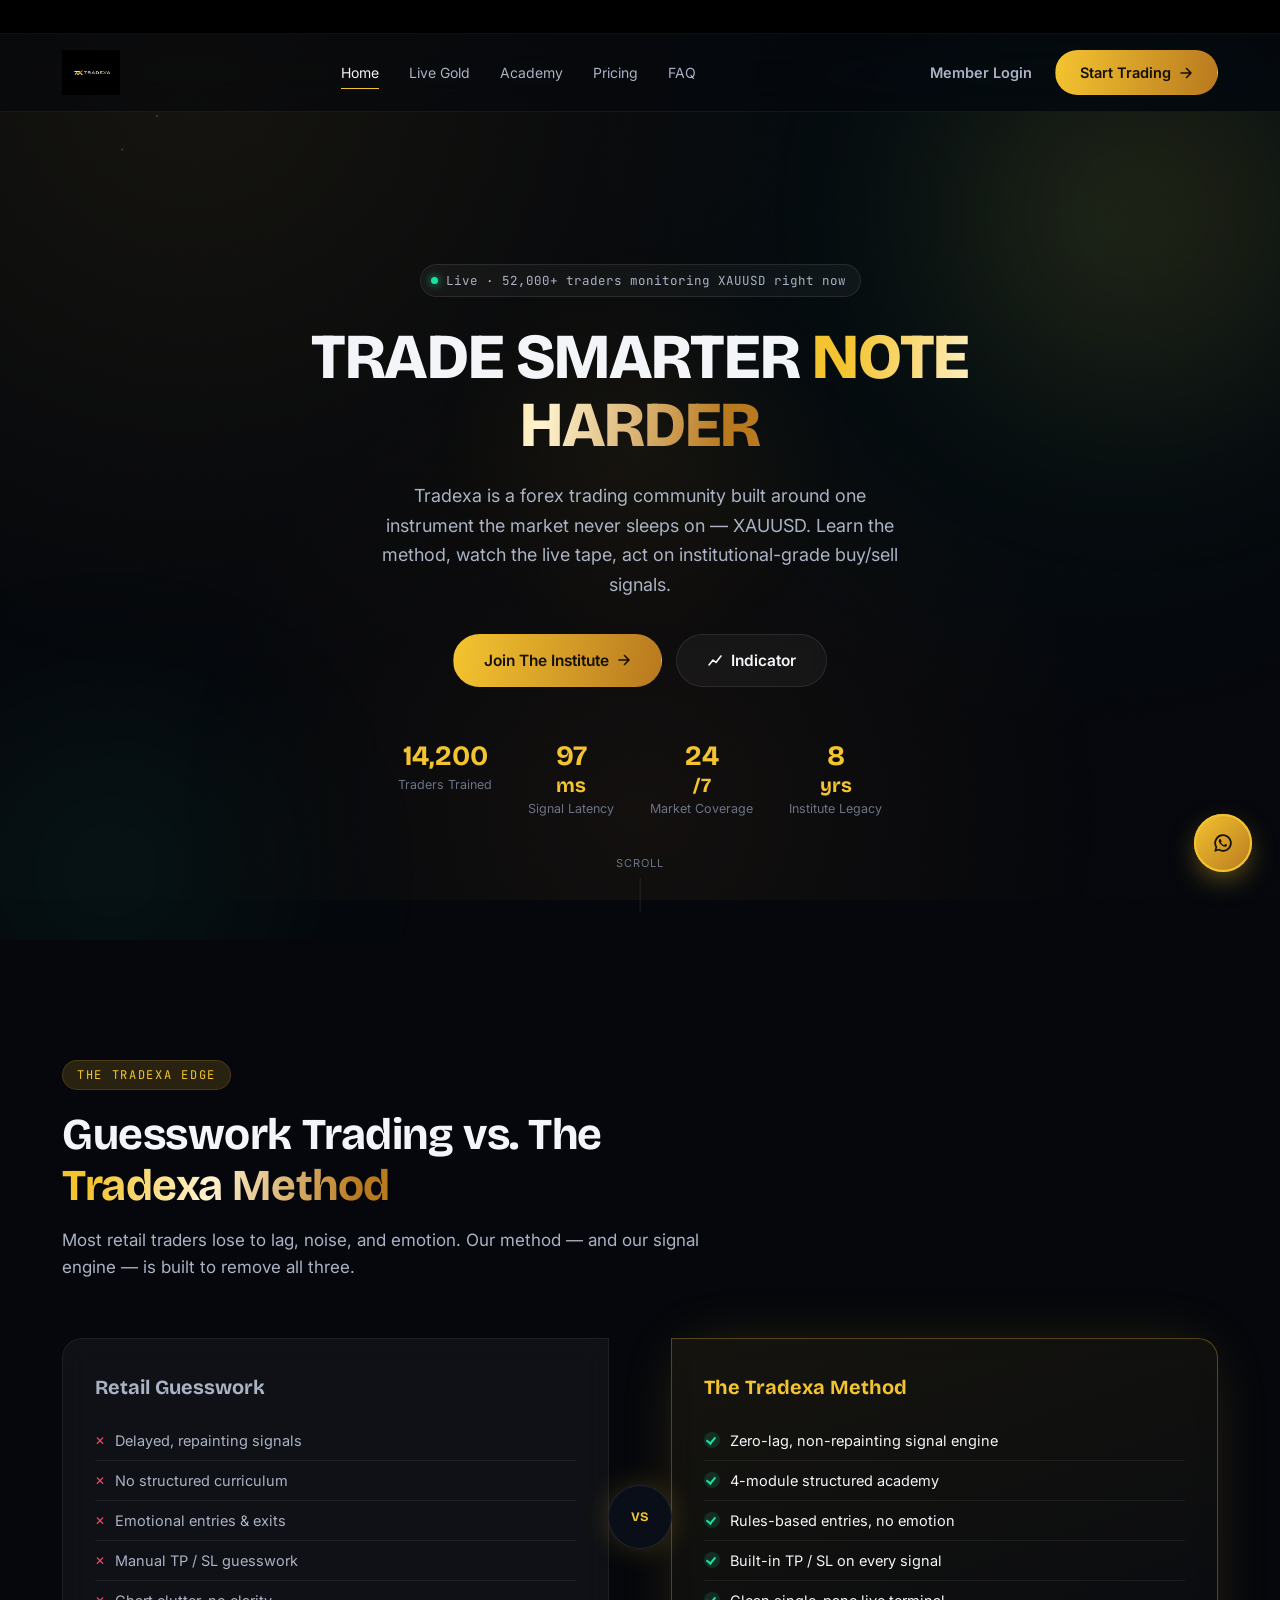
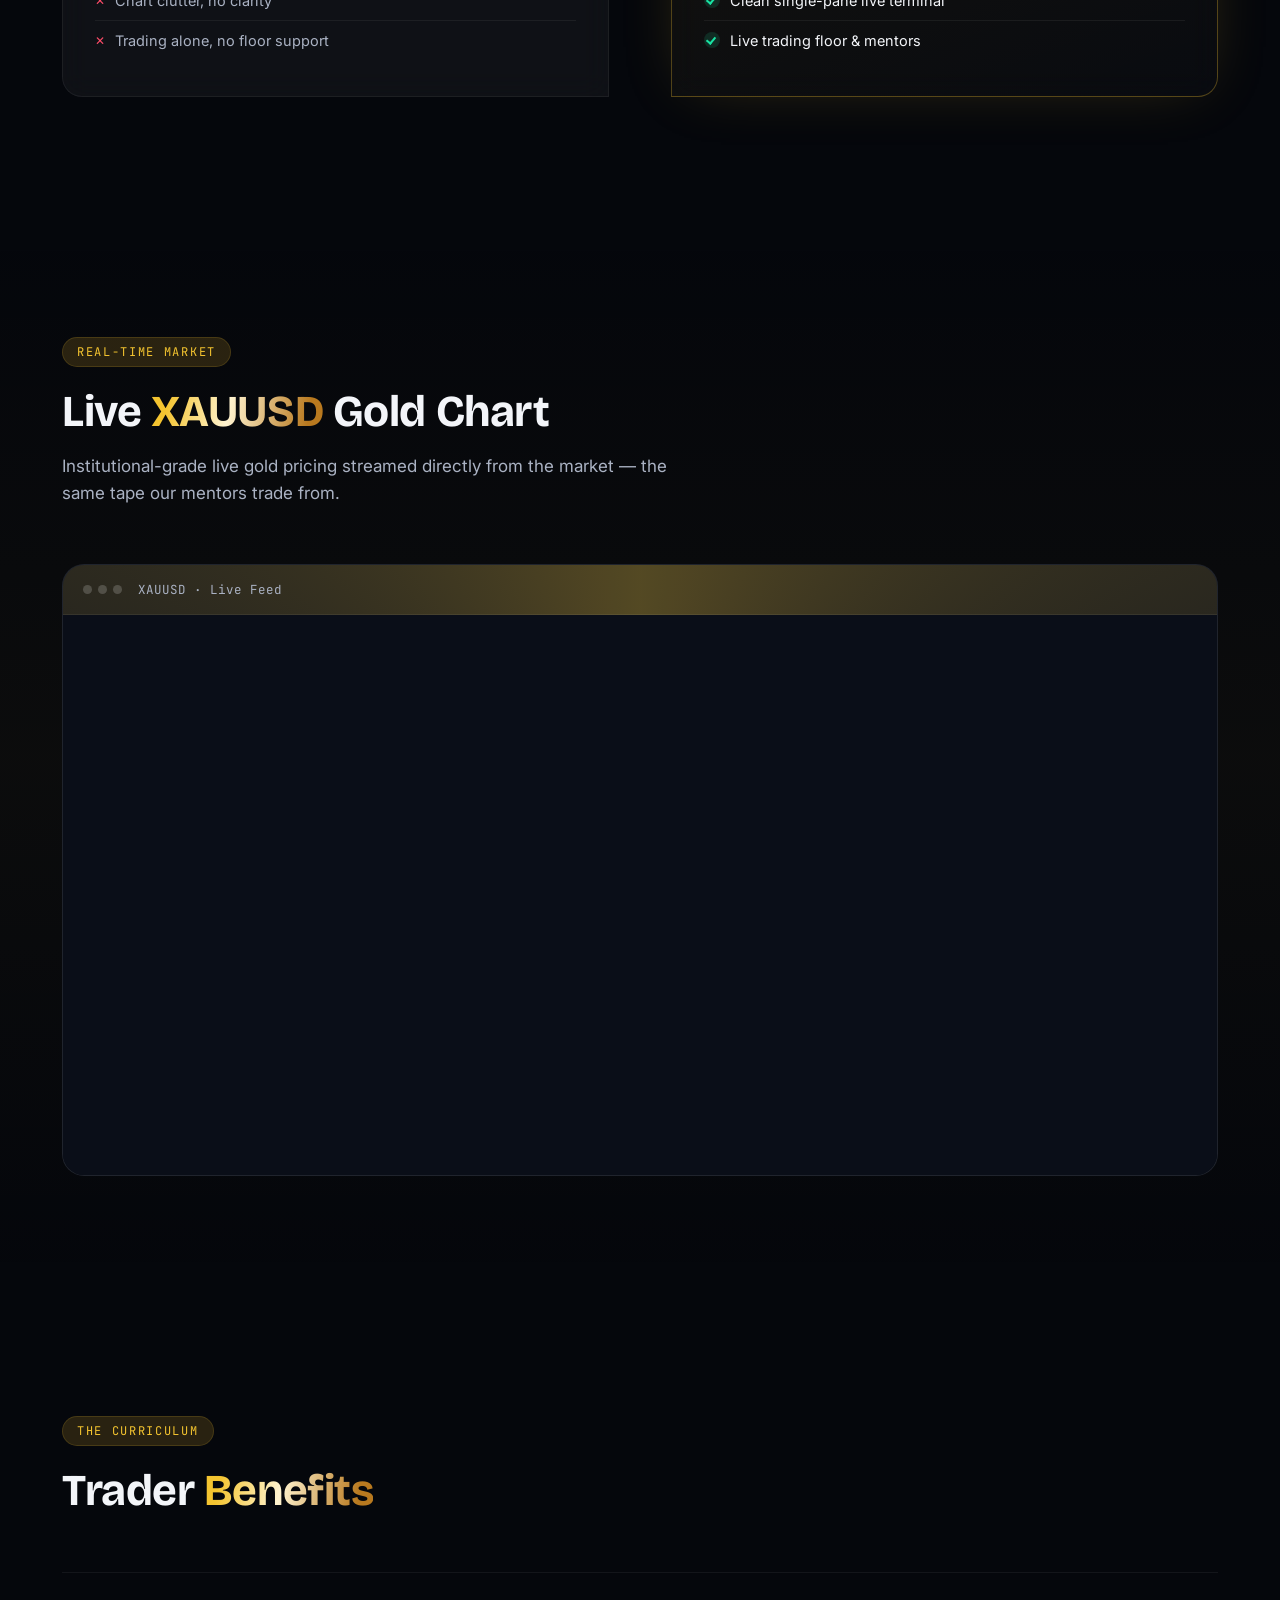
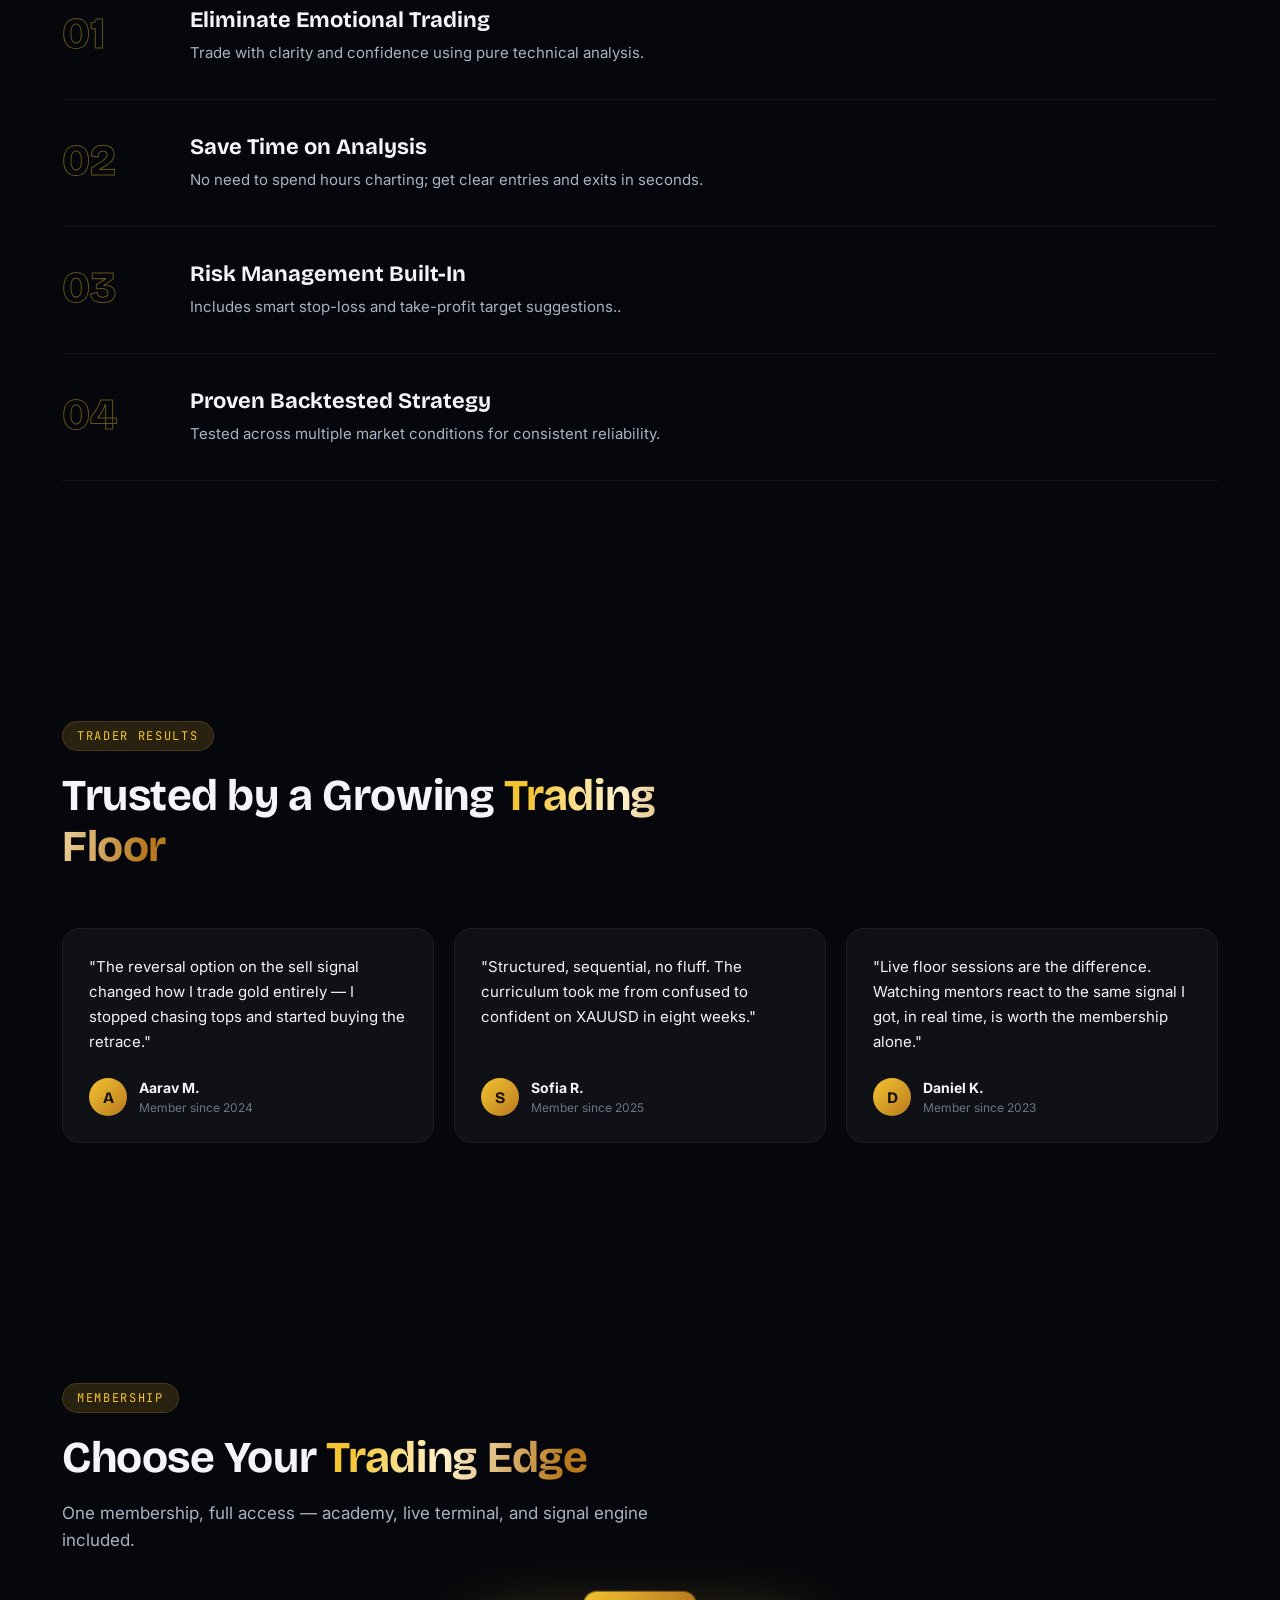
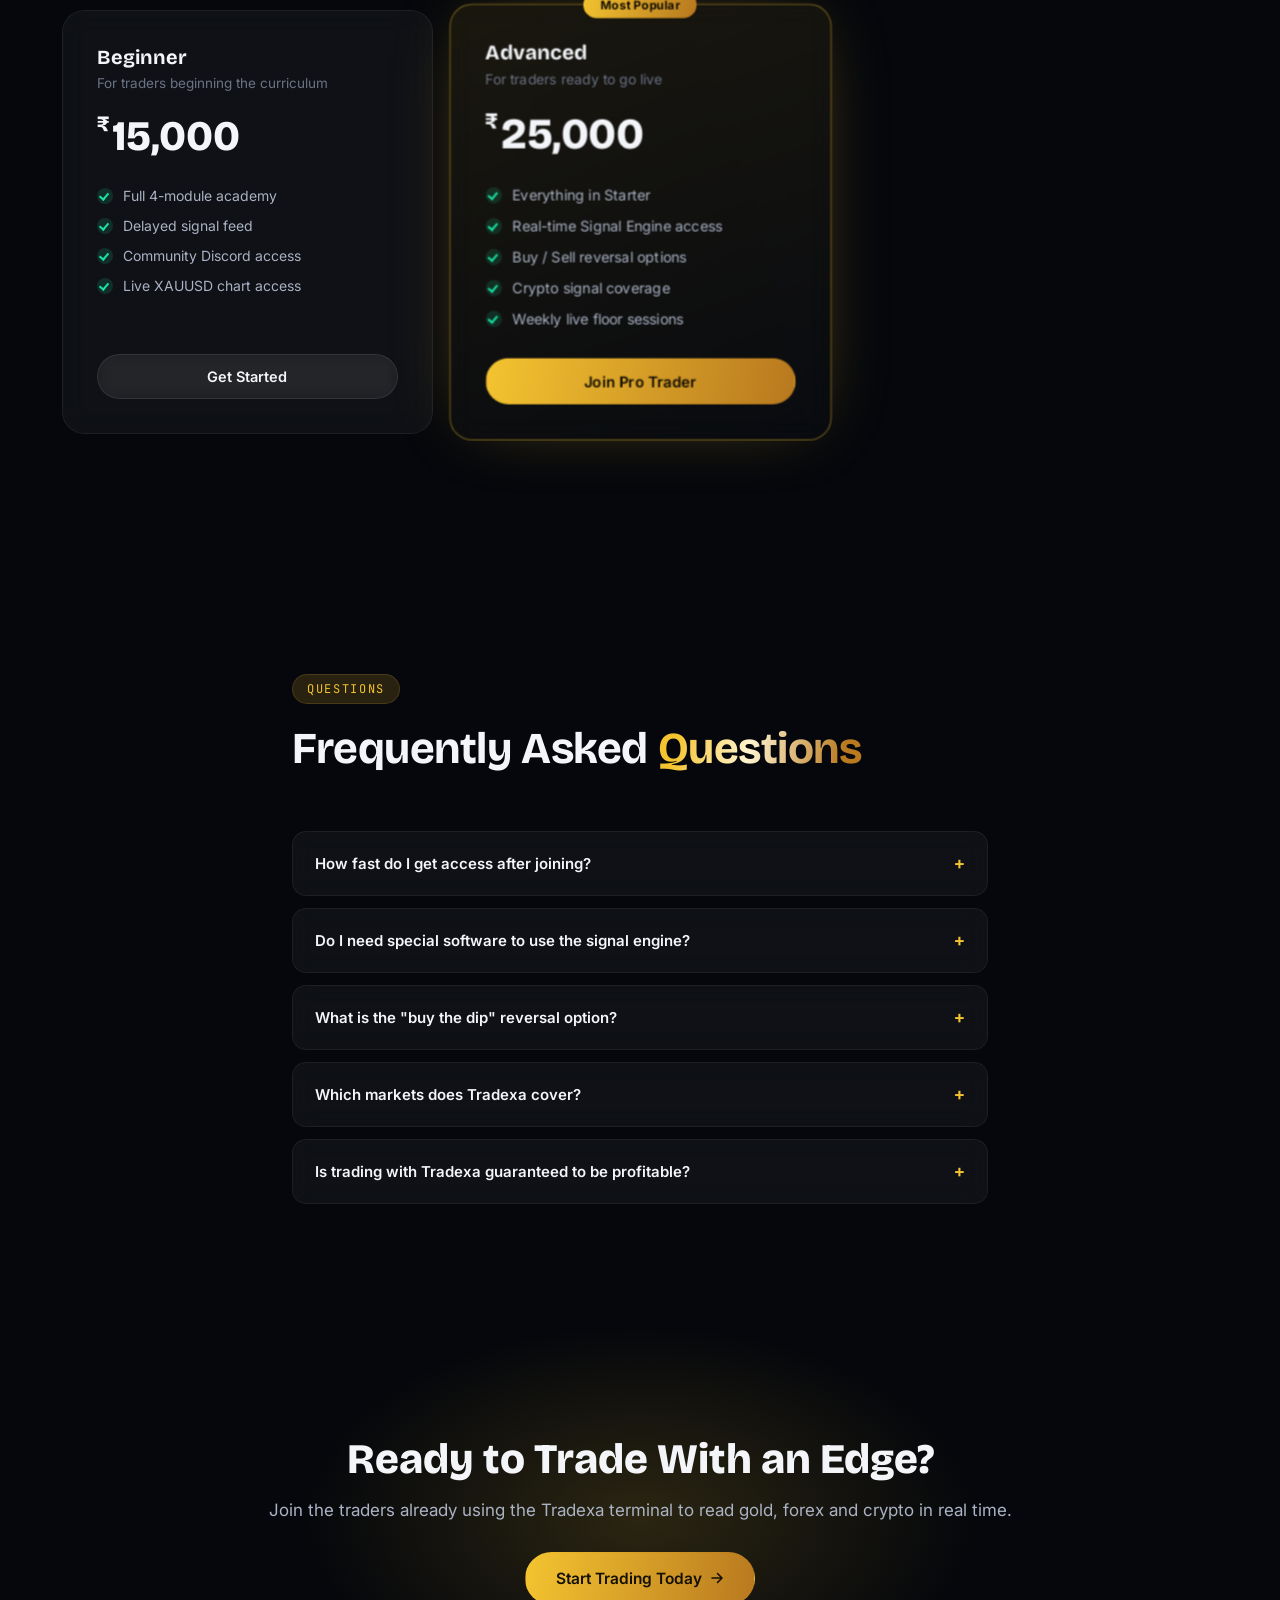
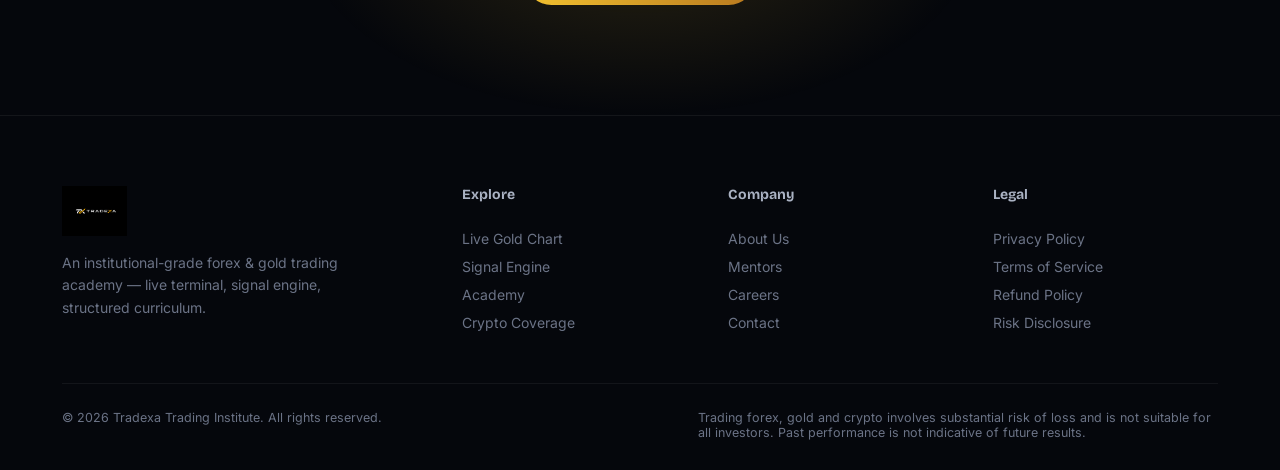
==== index.html @ e2bf0c5e "Tradexa" ====
<!DOCTYPE html>
<html lang="en">
<head>
<meta charset="UTF-8">
<meta name="viewport" content="width=device-width, initial-scale=1.0">
<title>Tradexa | Institutional Forex &amp; Gold Trading Academy</title>
<meta name="description" content="Tradexa is a forex and gold trading institute delivering live XAUUSD market intelligence, institutional-grade signal technology, and structured trading education.">
<link rel="preconnect" href="https://fonts.googleapis.com">
<link rel="preconnect" href="https://fonts.gstatic.com" crossorigin>
<link href="https://fonts.googleapis.com/css2?family=Bricolage+Grotesque:opsz,wght@12..96,400;12..96,500;12..96,600;12..96,700;12..96,800&family=Inter:wght@300;400;500;600;700&family=JetBrains+Mono:wght@400;500;600;700&display=swap" rel="stylesheet">
<link rel="stylesheet" href="style.css">
</head>
<body>

<!-- ============ NOISE / GLOW BACKDROP ============ -->
<div class="grain-overlay"></div>
<div class="cursor-glow" id="cursorGlow"></div>

<!-- ============ TOP TICKER ============ -->
<div class="ticker-bar">
  <div class="ticker-track" id="tickerTrack">
    <!-- duplicated via JS for seamless loop -->
  </div>
</div>

<!-- ============ HEADER ============ -->
<header class="site-header" id="siteHeader">
  <div class="header-inner">
    <a href="#home" class="logo">
      <img src="logo.png.PNG" alt="Tradexa Logo" style="height: 45px; width: auto;">
    </a>

    <nav class="main-nav" id="mainNav">
      <a href="#home" class="nav-link active">Home</a>
      <a href="#chart" class="nav-link">Live Gold</a>
     <!-- <a href="#signals" class="nav-link">Signals</a> -->
      <a href="#academy" class="nav-link">Academy</a>
     <!-- <a href="#crypto" class="nav-link">Crypto</a> -->
      <a href="#pricing" class="nav-link">Pricing</a>
      <a href="#faq" class="nav-link">FAQ</a>
    </nav>

    <div class="header-actions">
      <a href="#pricing" class="btn btn-ghost">Member Login</a>
      <a href="#pricing" class="btn btn-primary">
        <span>Start Trading</span>
        <svg width="14" height="14" viewBox="0 0 14 14" fill="none"><path d="M2 7H12M12 7L7.5 2.5M12 7L7.5 11.5" stroke="currentColor" stroke-width="1.6" stroke-linecap="round" stroke-linejoin="round"/></svg>
      </a>
    </div>

    <button class="menu-toggle" id="menuToggle" aria-label="Toggle menu">
      <span></span><span></span><span></span>
    </button>
  </div>
</header>

<!-- ============ HERO ============ -->
<section class="hero" id="home">
  <canvas class="particle-canvas" id="particleCanvas"></canvas>
  <div class="hero-glow hero-glow-1"></div>
  <div class="hero-glow hero-glow-2"></div>

  <div class="hero-inner">
    <div class="hero-copy" data-reveal>
      <div class="eyebrow"><span class="eyebrow-dot"></span>Live · 52,000+ traders monitoring XAUUSD right now</div>
      <h1 class="hero-title">
        TRADE SMARTER <span class="text-gradient-gold">NOTE HARDER</span><br>
      
      </h1>
      <p class="hero-sub">
        Tradexa is a forex trading community built around one instrument the market never sleeps on — XAUUSD. Learn the method, watch the live tape, act on institutional-grade buy/sell signals.
      </p>
      <div class="hero-cta-row">
        <a href="#pricing" class="btn btn-primary btn-lg">
          <span>Join The Institute</span>
          <svg width="14" height="14" viewBox="0 0 14 14" fill="none"><path d="M2 7H12M12 7L7.5 2.5M12 7L7.5 11.5" stroke="currentColor" stroke-width="1.6" stroke-linecap="round" stroke-linejoin="round"/></svg>
        </a>
      <!-- <a href="ea.html" class="btn btn-outline btn-lg">
          <svg width="16" height="16" viewBox="0 0 16 16" fill="none"><path d="M2 13L6 8L9 10.5L14 4" stroke="currentColor" stroke-width="1.6" stroke-linecap="round" stroke-linejoin="round"/></svg>
          <span>EA (Expert Advisor)</span>
        </a>
      -->
         <a href="indicator.html" class="btn btn-outline btn-lg">
          <svg width="16" height="16" viewBox="0 0 16 16" fill="none"><path d="M2 13L6 8L9 10.5L14 4" stroke="currentColor" stroke-width="1.6" stroke-linecap="round" stroke-linejoin="round"/></svg>
          <span>Indicator</span>
        </a>
      </div>

      <div class="hero-stats">
        <div class="hero-stat">
          <span class="hero-stat-num" data-count="14200">0</span><span class="hero-stat-suffix"></span>
          <span class="hero-stat-label">Traders Trained</span>
        </div>
        <div class="hero-stat">
          <span class="hero-stat-num" data-count="97">0</span><span class="hero-stat-suffix">ms</span>
          <span class="hero-stat-label">Signal Latency</span>
        </div>
        <div class="hero-stat">
          <span class="hero-stat-num" data-count="24">0</span><span class="hero-stat-suffix">/7</span>
          <span class="hero-stat-label">Market Coverage</span>
        </div>
        <div class="hero-stat">
          <span class="hero-stat-num" data-count="8">0</span><span class="hero-stat-suffix">yrs</span>
          <span class="hero-stat-label">Institute Legacy</span>
        </div>
      </div>
    </div>

   <!-- <div class="hero-terminal" data-reveal data-reveal-delay="1">
      <div class="terminal-frame">
        <div class="terminal-topbar">
          <div class="terminal-dots"><span></span><span></span><span></span></div>
          <div class="terminal-pair">
            <span class="pair-name">XAU/USD</span>
            <span class="pair-badge live">● LIVE</span>
          </div>
        </div>

        <div class="terminal-price-row">
          <span class="terminal-price" id="terminalPrice">2,412.85</span>
          <span class="terminal-change up" id="terminalChange">▲ 0.64%</span>
        </div>

        <div class="terminal-chart-wrap">
          <svg class="terminal-svg" viewBox="0 0 480 220" preserveAspectRatio="none">
            <defs>
              <linearGradient id="areaFill" x1="0" y1="0" x2="0" y2="1">
                <stop offset="0%" stop-color="#F4C430" stop-opacity="0.35"/>
                <stop offset="100%" stop-color="#F4C430" stop-opacity="0"/>
              </linearGradient>
            </defs>
            <path class="chart-area" d="M0,150 L20,140 L40,155 L60,120 L80,130 L100,95 L120,110 L140,80 L160,90 L180,60 L200,75 L220,50 L240,65 L260,40 L280,55 L300,30 L320,45 L340,20 L360,35 L380,15 L400,28 L420,10 L440,25 L460,8 L480,20 L480,220 L0,220 Z" fill="url(#areaFill)"/>
            <path class="chart-line" d="M0,150 L20,140 L40,155 L60,120 L80,130 L100,95 L120,110 L140,80 L160,90 L180,60 L200,75 L220,50 L240,65 L260,40 L280,55 L300,30 L320,45 L340,20 L360,35 L380,15 L400,28 L420,10 L440,25 L460,8 L480,20" fill="none" stroke="#F4C430" stroke-width="2"/>
            <circle class="chart-dot" cx="480" cy="20" r="4" fill="#F4C430"/>
          </svg>
          <div class="signal-tag buy-tag" style="top:58%; left:14%;">BUY</div>
          <div class="signal-tag sell-tag" style="top:18%; left:62%;">SELL</div>
          <div class="scan-line"></div>
        </div>

        <div class="terminal-footer">
          <div class="mini-metric"><span>Spread</span><b>0.2</b></div>
          <div class="mini-metric"><span>24h High</span><b>2,428.10</b></div>
          <div class="mini-metric"><span>24h Low</span><b>2,391.40</b></div>
        </div>
      </div>
      <div class="terminal-glow"></div>
    </div> -->
  </div>

  <div class="scroll-cue">
    <span>Scroll</span>
    <div class="scroll-cue-line"><i></i></div>
  </div>
</section>



<!-- ============ TRUST STRIP ============ 
<section class="trust-strip" data-reveal>
  <p class="trust-label">Trading concepts trusted alongside</p>
  <div class="trust-logos">
    <span>MetaTrader 4</span>
    <span>MetaTrader 5</span>
    <span>TradingView</span>
    <span>cTrader</span>
    <span>NASDAQ</span>
    <span>ICE Futures</span>
    <span>LBMA</span>
  </div>
</section> -->

<!-- ============ COMPARISON ============ -->
<section class="section comparison-section">
  <div class="section-inner">
    <div class="section-head" data-reveal>
      <span class="section-eyebrow">The Tradexa Edge</span>
      <h2 class="section-title">Guesswork Trading vs. The <span class="text-gradient-gold">Tradexa Method</span></h2>
      <p class="section-desc">Most retail traders lose to lag, noise, and emotion. Our method — and our signal engine — is built to remove all three.</p>
    </div>

    <div class="compare-table" data-reveal>
      <div class="compare-col compare-old">
        <h3>Retail Guesswork</h3>
        <ul>
          <li>Delayed, repainting signals</li>
          <li>No structured curriculum</li>
          <li>Emotional entries &amp; exits</li>
          <li>Manual TP / SL guesswork</li>
          <li>Chart clutter, no clarity</li>
          <li>Trading alone, no floor support</li>
        </ul>
      </div>
      <div class="compare-vs">
        <span>VS</span>
      </div>
      <div class="compare-col compare-new">
        <h3>The Tradexa Method</h3>
        <ul>
          <li><i class="check"></i>Zero-lag, non-repainting signal engine</li>
          <li><i class="check"></i>4-module structured academy</li>
          <li><i class="check"></i>Rules-based entries, no emotion</li>
          <li><i class="check"></i>Built-in TP / SL on every signal</li>
          <li><i class="check"></i>Clean single-pane live terminal</li>
          <li><i class="check"></i>Live trading floor &amp; mentors</li>
        </ul>
      </div>
    </div>
  </div>
</section>

<!-- ============ LIVE CHART ============ -->
<section class="section chart-section" id="chart">
  <div class="section-inner">
    <div class="section-head" data-reveal>
      <span class="section-eyebrow">Real-Time Market</span>
      <h2 class="section-title">Live <span class="text-gradient-gold">XAUUSD</span> Gold Chart</h2>
      <p class="section-desc">Institutional-grade live gold pricing streamed directly from the market — the same tape our mentors trade from.</p>
    </div>

    <div class="chart-frame" data-reveal>
      <div class="chart-frame-glow"></div>
      <div class="chart-frame-topbar">
        <div class="terminal-dots"><span></span><span></span><span></span></div>
        <span class="chart-frame-label">XAUUSD · Live Feed</span>
      </div>
      <!-- TradingView Widget -->
      <div class="tradingview-widget-container" style="height:560px;width:100%">
        <div id="tv_gold_chart" style="height:100%;width:100%"></div>
      </div>
    </div>
  </div>
</section>

<!-- ============ SIGNAL ENGINE ============ 
<section class="section signals-section" id="signals">
  <div class="signal-bg-glow"></div>
  <div class="section-inner">
    <div class="section-head" data-reveal>
      <span class="section-eyebrow">Signal Engine</span>
      <h2 class="section-title">Every Move, <span class="text-gradient-gold">Flagged in Real Time</span></h2>
      <p class="section-desc">The Tradexa Signal Engine reads price action across timeframes and prints a clear directional call the moment probability shifts.</p>
    </div>

    <div class="signal-cards" data-reveal>
      <div class="signal-card buy-card">
        <div class="signal-card-top">
          <span class="signal-pulse buy-pulse"></span>
          <span class="signal-label">BUY SIGNAL</span>
        </div>
        <p class="signal-desc">Printed when the engine detects a probable market bottom — enter with a pre-mapped take-profit and stop-loss.</p>
        <div class="signal-meta">
          <div><span>Entry</span><b>2,398.20</b></div>
          <div><span>Target</span><b>2,431.00</b></div>
          <div><span>Stop</span><b>2,384.50</b></div>
        </div>
      </div>

      <div class="signal-card option-card">
        <div class="signal-card-top">
          <span class="signal-pulse gold-pulse"></span>
          <span class="signal-label">REVERSAL OPTION</span>
        </div>
        <p class="signal-desc">When the indicator flips to <b>SELL</b>, the terminal automatically surfaces a counter-entry option — so you can choose to buy the retracement instead of chasing the drop.</p>
        <div class="reversal-toggle">
          <button class="toggle-btn active" data-state="follow">Follow Sell Signal</button>
          <button class="toggle-btn" data-state="buy">Buy The Dip Instead</button>
        </div>
      </div>

      <div class="signal-card sell-card">
        <div class="signal-card-top">
          <span class="signal-pulse sell-pulse"></span>
          <span class="signal-label">SELL SIGNAL</span>
        </div>
        <p class="signal-desc">Printed when the engine detects a probable market top — every sell call ships with an optional buy-the-dip counter trade.</p>
        <div class="signal-meta">
          <div><span>Entry</span><b>2,429.60</b></div>
          <div><span>Target</span><b>2,402.10</b></div>
          <div><span>Stop</span><b>2,441.00</b></div>
        </div>
      </div>
    </div>

    <p class="risk-note" data-reveal>Signals are educational market analysis, not financial advice. Trading gold, forex and crypto carries substantial risk — never risk more than you can afford to lose.</p>
  </div>
</section> -->

<!-- ============ ACADEMY / CURRICULUM ============ -->
<section class="section academy-section" id="academy">
  <div class="section-inner">
    <div class="section-head" data-reveal>
      <span class="section-eyebrow">The Curriculum</span>
      <h2 class="section-title">Trader <span class="text-gradient-gold">Benefits</span></h2>
     <!-- <p class="section-desc">Every Tradexa member moves through the same sequence — foundations first, live execution last.</p> -->
    </div>

    <div class="curriculum-list" data-reveal>
      <div class="curriculum-item">
        <span class="curriculum-num">01</span>
        <div class="curriculum-body">
          <h3> Eliminate Emotional Trading</h3>
          <p> Trade with clarity and confidence using pure technical analysis.</p>
        </div>
      </div>
      <div class="curriculum-item">
        <span class="curriculum-num">02</span>
        <div class="curriculum-body">
          <h3>Save Time on Analysis</h3>
          <p> No need to spend hours charting; get clear entries and exits in seconds.</p>
        </div>
      </div>
      <div class="curriculum-item">
        <span class="curriculum-num">03</span>
        <div class="curriculum-body">
          <h3> Risk Management Built-In</h3>
          <p>Includes smart stop-loss and take-profit target suggestions..</p>
        </div>
      </div>
      <div class="curriculum-item">
        <span class="curriculum-num">04</span>
        <div class="curriculum-body">
          <h3> Proven Backtested Strategy</h3>
          <p> Tested across multiple market conditions for consistent reliability.</p>
        </div>
      </div>
    </div>
  </div>
</section>

<!-- ============ CRYPTO DETAILS ============ 
<section class="section crypto-section" id="crypto">
  <div class="section-inner">
    <div class="section-head" data-reveal>
      <span class="section-eyebrow">Beyond Gold</span>
      <h2 class="section-title">Crypto <span class="text-gradient-gold">Market Details</span></h2>
      <p class="section-desc">The same signal methodology, applied across the major digital asset pairs our traders track daily.</p>
    </div>

    <div class="crypto-grid" data-reveal id="cryptoGrid">
       populated by JS 
    </div> 
  </div>
</section> -->

<!-- ============ TESTIMONIALS ============ -->
<section class="section testimonial-section">
  <div class="section-inner">
    <div class="section-head" data-reveal>
      <span class="section-eyebrow">Trader Results</span>
      <h2 class="section-title">Trusted by a Growing <span class="text-gradient-gold">Trading Floor</span></h2>
    </div>

    <div class="testimonial-grid" data-reveal>
      <div class="testimonial-card">
        <p>"The reversal option on the sell signal changed how I trade gold entirely — I stopped chasing tops and started buying the retrace."</p>
        <div class="testimonial-person"><span class="avatar">A</span><div><b>Aarav M.</b><small>Member since 2024</small></div></div>
      </div>
      <div class="testimonial-card">
        <p>"Structured, sequential, no fluff. The curriculum took me from confused to confident on XAUUSD in eight weeks."</p>
        <div class="testimonial-person"><span class="avatar">S</span><div><b>Sofia R.</b><small>Member since 2025</small></div></div>
      </div>
      <div class="testimonial-card">
        <p>"Live floor sessions are the difference. Watching mentors react to the same signal I got, in real time, is worth the membership alone."</p>
        <div class="testimonial-person"><span class="avatar">D</span><div><b>Daniel K.</b><small>Member since 2023</small></div></div>
      </div>
    </div>
  </div>
</section>

<!-- ============ PRICING ============ -->
<section class="section pricing-section" id="pricing">
  <div class="section-inner">
    <div class="section-head" data-reveal>
      <span class="section-eyebrow">Membership</span>
      <h2 class="section-title">Choose Your <span class="text-gradient-gold">Trading Edge</span></h2>
      <p class="section-desc">One membership, full access — academy, live terminal, and signal engine included.</p>
    </div>

    <div class="pricing-grid" data-reveal>
      <div class="pricing-card">
        <h3>Beginner</h3>
        <p class="pricing-tagline">For traders beginning the curriculum</p>
        <div class="price"><span class="price-currency">₹</span>15,000<span class="price-period"></span></div>
        <ul>
          <li><i class="check"></i>Full 4-module academy</li>
          <li><i class="check"></i>Delayed signal feed</li>
          <li><i class="check"></i>Community Discord access</li>
          <li><i class="check"></i>Live XAUUSD chart access</li>
        </ul>
        <a href="#" class="btn btn-outline btn-block">Get Started</a>
      </div>

      <div class="pricing-card featured">
        <div class="featured-tag">Most Popular</div>
        <h3>Advanced</h3>
        <p class="pricing-tagline">For traders ready to go live</p>
        <div class="price"><span class="price-currency">₹</span>25,000<span class="price-period"></span></div>
        <ul>
          <li><i class="check"></i>Everything in Starter</li>
          <li><i class="check"></i>Real-time Signal Engine access</li>
          <li><i class="check"></i>Buy / Sell reversal options</li>
          <li><i class="check"></i>Crypto signal coverage</li>
          <li><i class="check"></i>Weekly live floor sessions</li>
        </ul>
        <a href="#" class="btn btn-primary btn-block">Join Pro Trader</a>
      </div>
    </div>
  </div>
</section>

<!-- ============ FAQ ============ -->
<section class="section faq-section" id="faq">
  <div class="section-inner narrow">
    <div class="section-head" data-reveal>
      <span class="section-eyebrow">Questions</span>
      <h2 class="section-title">Frequently Asked <span class="text-gradient-gold">Questions</span></h2>
    </div>

    <div class="faq-list" data-reveal id="faqList">
      <div class="faq-item">
        <button class="faq-question">
          <span>How fast do I get access after joining?</span>
          <span class="faq-icon">+</span>
        </button>
        <div class="faq-answer"><p>Instantly. Your academy modules, live terminal, and signal feed unlock the moment your membership is confirmed.</p></div>
      </div>
      <div class="faq-item">
        <button class="faq-question">
          <span>Do I need special software to use the signal engine?</span>
          <span class="faq-icon">+</span>
        </button>
        <div class="faq-answer"><p>No. Everything runs from your Tradexa dashboard and syncs with TradingView, MT4 and MT5 if you prefer trading from your own platform.</p></div>
      </div>
      <div class="faq-item">
        <button class="faq-question">
          <span>What is the "buy the dip" reversal option?</span>
          <span class="faq-icon">+</span>
        </button>
        <div class="faq-answer"><p>Whenever the engine prints a SELL signal, the terminal also shows an optional counter-entry, so you can choose to buy the expected retracement instead of following the sell.</p></div>
      </div>
      <div class="faq-item">
        <button class="faq-question">
          <span>Which markets does Tradexa cover?</span>
          <span class="faq-icon">+</span>
        </button>
        <div class="faq-answer"><p>Gold (XAUUSD) is our core focus, alongside major forex pairs and leading crypto assets like BTC, ETH, SOL and BNB.</p></div>
      </div>
      <div class="faq-item">
        <button class="faq-question">
          <span>Is trading with Tradexa guaranteed to be profitable?</span>
          <span class="faq-icon">+</span>
        </button>
        <div class="faq-answer"><p>No. Trading carries real risk and no signal or course can guarantee profit. Tradexa provides education and market analysis tools, not financial advice.</p></div>
      </div>
    </div>
  </div>
</section>

<!-- ============ FINAL CTA ============ -->
<section class="final-cta">
  <div class="final-cta-glow"></div>
  <div class="section-inner" data-reveal>
    <h2>Ready to Trade With an Edge?</h2>
    <p>Join the traders already using the Tradexa terminal to read gold, forex and crypto in real time.</p>
    <a href="#pricing" class="btn btn-primary btn-lg">
      <span>Start Trading Today</span>
      <svg width="14" height="14" viewBox="0 0 14 14" fill="none"><path d="M2 7H12M12 7L7.5 2.5M12 7L7.5 11.5" stroke="currentColor" stroke-width="1.6" stroke-linecap="round" stroke-linejoin="round"/></svg>
    </a>
  </div>
</section>

<!-- ============ FOOTER ============ -->
<footer class="site-footer">
  <div class="section-inner">
    <div class="footer-top">
      <div class="footer-brand">
        <a href="#home" class="logo">
          <img src="logo.png.PNG" alt="Tradexa Logo" style="height: 50px; width: auto;">
        </a>
        <p>An institutional-grade forex &amp; gold trading academy — live terminal, signal engine, structured curriculum.</p>
      </div>

      <div class="footer-col">
        <h4>Explore</h4>
        <a href="#chart">Live Gold Chart</a>
        <a href="#signals">Signal Engine</a>
        <a href="#academy">Academy</a>
        <a href="#crypto">Crypto Coverage</a>
      </div>
      <div class="footer-col">
        <h4>Company</h4>
        <a href="#">About Us</a>
        <a href="#">Mentors</a>
        <a href="#">Careers</a>
        <a href="#">Contact</a>
      </div>
      <div class="footer-col">
        <h4>Legal</h4>
        <a href="#">Privacy Policy</a>
        <a href="#">Terms of Service</a>
        <a href="#">Refund Policy</a>
        <a href="#">Risk Disclosure</a>
      </div>
    </div>

    <div class="footer-bottom">
      <p>© 2026 Tradexa Trading Institute. All rights reserved.</p>
      <p class="footer-risk">Trading forex, gold and crypto involves substantial risk of loss and is not suitable for all investors. Past performance is not indicative of future results.</p>
    </div>
  </div>
</footer>

<!-- ============ FLOATING CHAT BUTTON ============ -->
<button
    class="chat-fab"
    id="chatFab"
    aria-label="Open WhatsApp"
    onclick="window.open('https://wa.me/918943623260', '_blank')">

    <svg
        width="22"
        height="22"
        viewBox="0 0 24 24"
        fill="currentColor"
        aria-hidden="true">

        <path d="M12 2.5a9.5 9.5 0 0 0-8.25 14.25L2.5 21.5l4.9-1.22A9.5 9.5 0 1 0 12 2.5Zm0 17.1a7.6 7.6 0 0 1-3.87-1.06l-.28-.17-2.91.72.78-2.83-.18-.29A7.6 7.6 0 1 1 12 19.6Zm4.18-5.7c-.23-.12-1.37-.68-1.58-.76-.21-.08-.36-.12-.51.12-.15.23-.59.76-.72.92-.13.16-.27.18-.5.06-.23-.12-.98-.36-1.87-1.15-.69-.61-1.15-1.37-1.29-1.6-.14-.23-.01-.35.11-.47.11-.11.23-.27.35-.4.12-.14.15-.23.23-.39.08-.16.04-.29-.02-.41-.06-.12-.51-1.24-.7-1.7-.18-.44-.36-.38-.51-.39h-.43c-.15 0-.39.06-.59.29-.2.23-.77.75-.77 1.83s.79 2.12.9 2.27c.11.15 1.55 2.37 3.75 3.32.52.22.93.35 1.25.45.53.17 1.01.15 1.39.09.42-.06 1.37-.56 1.56-1.1.19-.54.19-1 .13-1.1-.05-.1-.2-.16-.43-.28Z"/>

    </svg>

    <span class="chat-fab-pulse"></span>

</button>

<script src="https://s3.tradingview.com/tv.js"></script>
<script src="script.js"></script>
</body>
</html>
---- style.css ----
/* ==========================================================================
   TRADEXA — Design tokens
   Palette: obsidian navy ground, warm institutional gold, neon buy/sell cues
   Type: Bricolage Grotesque (display) / Inter (body) / JetBrains Mono (data)
   ========================================================================== */

:root{
  --bg:            #05070c;
  --bg-elevated:   #0a0e18;
  --surface:       rgba(255,255,255,0.045);
  --surface-strong:rgba(255,255,255,0.07);
  --border:        rgba(255,255,255,0.09);
  --border-soft:   rgba(255,255,255,0.06);

  --gold:          #f4c430;
  --gold-deep:     #b8791f;
  --gold-soft:     rgba(244,196,48,0.15);

  --buy:           #19e3a3;
  --buy-soft:      rgba(25,227,163,0.14);
  --sell:          #ff4d6a;
  --sell-soft:     rgba(255,77,106,0.14);

  --text-hi:       #f3f5f9;
  --text-mid:      #aab2c3;
  --text-low:      #6b7386;

  --font-display: 'Bricolage Grotesque', 'Inter', sans-serif;
  --font-body:    'Inter', sans-serif;
  --font-mono:    'JetBrains Mono', monospace;

  --ease: cubic-bezier(.16,.84,.44,1);
  --container: 1220px;
}

*,*::before,*::after{ box-sizing:border-box; }
html{ scroll-behavior:smooth; }
body{
  margin:0;
  background:var(--bg);
  color:var(--text-hi);
  font-family:var(--font-body);
  -webkit-font-smoothing:antialiased;
  overflow-x:hidden;
}
img{ max-width:100%; display:block; }
a{ color:inherit; text-decoration:none; }
ul{ list-style:none; margin:0; padding:0; }
button{ font-family:inherit; cursor:pointer; }

@media (prefers-reduced-motion: reduce){
  *,*::before,*::after{ animation-duration:0.001ms !important; animation-iteration-count:1 !important; transition-duration:0.001ms !important; scroll-behavior:auto !important; }
}

/* ambient background texture */
body::before{
  content:'';
  position:fixed; inset:0;
  background:
    radial-gradient(circle at 15% 8%, rgba(244,196,48,0.07), transparent 45%),
    radial-gradient(circle at 85% 25%, rgba(25,227,163,0.05), transparent 40%),
    radial-gradient(circle at 50% 90%, rgba(184,121,31,0.08), transparent 45%);
  pointer-events:none;
  z-index:0;
}
.grain-overlay{
  position:fixed; inset:0; z-index:2; pointer-events:none; opacity:0.035; mix-blend-mode:overlay;
  background-image:url("data:image/svg+xml,%3Csvg xmlns='http://www.w3.org/2000/svg' width='120' height='120'%3E%3Cfilter id='n'%3E%3CfeTurbulence type='fractalNoise' baseFrequency='0.9' numOctaves='2' stitchTiles='stitch'/%3E%3C/filter%3E%3Crect width='100%25' height='100%25' filter='url(%23n)'/%3E%3C/svg%3E");
}
.cursor-glow{
  position:fixed; width:420px; height:420px; border-radius:50%;
  background:radial-gradient(circle, rgba(244,196,48,0.06), transparent 70%);
  pointer-events:none; z-index:1; transform:translate(-50%,-50%);
  transition:left .12s linear, top .12s linear;
  left:50%; top:50%;
}

.section-inner{ max-width:var(--container); margin:0 auto; padding:0 32px; position:relative; z-index:1; }
.section-inner.narrow{ max-width:760px; }
.section{ padding:120px 0; position:relative; }

/* ---- reveal animation ---- */
[data-reveal]{ opacity:0; transform:translateY(28px); transition:opacity .9s var(--ease), transform .9s var(--ease); }
[data-reveal].in-view{ opacity:1; transform:translateY(0); }
[data-reveal-delay="1"]{ transition-delay:.15s; }

/* ---- gradient text ---- */
.text-gradient-gold{
  background:linear-gradient(100deg, var(--gold) 10%, #fff3cf 45%, var(--gold-deep) 90%);
  -webkit-background-clip:text; background-clip:text; color:transparent;
}

/* ---- eyebrow / section head ---- */
.section-eyebrow{
  display:inline-block; font-family:var(--font-mono); font-size:12px; letter-spacing:.14em; text-transform:uppercase;
  color:var(--gold); padding:6px 14px; border:1px solid var(--gold-soft); border-radius:100px; background:var(--gold-soft);
  margin-bottom:20px;
}
.section-head{ max-width:640px; margin-bottom:56px; }
.section-title{ font-family:var(--font-display); font-size:clamp(28px,4vw,44px); font-weight:700; line-height:1.15; margin:0 0 16px; letter-spacing:-0.01em; }
.section-desc{ color:var(--text-mid); font-size:17px; line-height:1.6; margin:0; }

/* ==========================================================================
   BUTTONS
   ========================================================================== */
.btn{
  display:inline-flex; align-items:center; gap:8px; justify-content:center;
  padding:13px 24px; border-radius:100px; font-size:14.5px; font-weight:600;
  border:1px solid transparent; transition:transform .35s var(--ease), box-shadow .35s var(--ease), background .35s, border-color .35s;
  white-space:nowrap;
}
.btn svg{ transition:transform .3s var(--ease); }
.btn:hover svg{ transform:translateX(3px); }
.btn-primary{
  background:linear-gradient(100deg, var(--gold), var(--gold-deep));
  color:#141005;
  box-shadow:0 0 0 rgba(244,196,48,0);
}
.btn-primary:hover{ transform:translateY(-2px); box-shadow:0 12px 28px -8px rgba(244,196,48,0.55); }
.btn-outline{ border-color:var(--border); color:var(--text-hi); background:var(--surface); backdrop-filter:blur(8px); }
.btn-outline:hover{ border-color:var(--gold); color:var(--gold); transform:translateY(-2px); }
.btn-ghost{ color:var(--text-mid); padding:13px 12px; }
.btn-ghost:hover{ color:var(--text-hi); }
.btn-lg{ padding:16px 30px; font-size:15.5px; }
.btn-block{ width:100%; }

/* ==========================================================================
   TICKER
   ========================================================================== */
.ticker-bar{
  position:relative; z-index:40; background:#000; border-bottom:1px solid var(--border-soft);
  overflow:hidden; height:34px; display:flex; align-items:center;
}
.ticker-track{ display:flex; gap:40px; white-space:nowrap; animation:tickerScroll 32s linear infinite; padding-left:100%; }
@keyframes tickerScroll{ from{ transform:translateX(0);} to{ transform:translateX(-100%);} }
.ticker-item{ font-family:var(--font-mono); font-size:12px; color:var(--text-mid); display:inline-flex; gap:6px; align-items:center; }
.ticker-item b{ color:var(--text-hi); font-weight:600; }
.ticker-item .up{ color:var(--buy); }
.ticker-item .down{ color:var(--sell); }

/* ==========================================================================
   HEADER
   ========================================================================== */
.site-header{
  position:sticky; top:0; z-index:50;
  background:rgba(5,7,12,0.6); backdrop-filter:blur(16px) saturate(140%);
  border-bottom:1px solid var(--border-soft);
  transition:background .3s;
}
.header-inner{
  max-width:var(--container); margin:0 auto; padding:16px 32px;
  display:flex; align-items:center; justify-content:space-between; gap:24px;
}
.logo{ display:flex; align-items:center; gap:10px; }
.logo-mark{ width:32px; height:32px; display:block; }
.logo-text{ font-family:var(--font-display); font-weight:700; font-size:19px; letter-spacing:.06em; }
.main-nav{ display:flex; gap:30px; }
.nav-link{ font-size:14px; color:var(--text-mid); position:relative; padding:4px 0; transition:color .25s; }
.nav-link::after{
  content:''; position:absolute; left:0; bottom:-4px; width:0; height:1px; background:var(--gold);
  transition:width .3s var(--ease);
}
.nav-link:hover, .nav-link.active{ color:var(--text-hi); }
.nav-link:hover::after, .nav-link.active::after{ width:100%; }
.header-actions{ display:flex; align-items:center; gap:10px; }
.menu-toggle{ display:none; background:none; border:none; flex-direction:column; gap:5px; padding:6px; }
.menu-toggle span{ width:22px; height:2px; background:var(--text-hi); border-radius:2px; transition:.3s; }

/* ==========================================================================
   HERO
   ========================================================================== */
.hero{
  position:relative; padding:88px 32px 60px; min-height:92vh; display:flex; align-items:center;
  overflow:hidden;
}
.particle-canvas{ position:absolute; inset:0; z-index:0; opacity:.6; }
.hero-glow{ position:absolute; border-radius:50%; filter:blur(90px); pointer-events:none; z-index:0; }
.hero-glow-1{ width:520px; height:520px; background:radial-gradient(circle, rgba(244,196,48,0.16), transparent 70%); top:-160px; right:-120px; animation:floatGlow 14s ease-in-out infinite; }
.hero-glow-2{ width:420px; height:420px; background:radial-gradient(circle, rgba(25,227,163,0.10), transparent 70%); bottom:-140px; left:-100px; animation:floatGlow 18s ease-in-out infinite reverse; }
@keyframes floatGlow{ 0%,100%{ transform:translate(0,0);} 50%{ transform:translate(30px,-20px);} }

.hero-inner{
  max-width:var(--container); margin:0 auto; width:100%;
  display:grid; grid-template-columns:1fr; justify-items:center; align-items:center;
  text-align:center;
  position:relative; z-index:2;
}
.hero-copy{ width:100%; max-width:840px; }
.eyebrow{
  display:inline-flex; align-items:center; gap:8px; font-family:var(--font-mono); font-size:12.5px;
  color:var(--text-mid); border:1px solid var(--border); padding:7px 14px 7px 10px; border-radius:100px;
  background:var(--surface); backdrop-filter:blur(10px); margin-bottom:26px;
}
.eyebrow-dot{ width:7px; height:7px; border-radius:50%; background:var(--buy); box-shadow:0 0 10px var(--buy); animation:pulse 1.8s ease-in-out infinite; }
@keyframes pulse{ 0%,100%{ opacity:1; transform:scale(1);} 50%{ opacity:.5; transform:scale(1.3);} }

.hero-title{
  font-family:var(--font-display); font-weight:800; letter-spacing:-0.02em;
  font-size:clamp(38px, 5.2vw, 64px); line-height:1.06; margin:0 0 22px;
}
.hero-sub{ font-size:18px; line-height:1.65; color:var(--text-mid); max-width:520px; margin:0 auto 34px; }
.hero-cta-row{ display:flex; justify-content:center; gap:14px; flex-wrap:wrap; margin-bottom:52px; }

.hero-stats{ display:grid; grid-template-columns:repeat(4,auto); justify-content:center; gap:36px; }
.hero-stat{ display:flex; flex-direction:column; }
.hero-stat-num{ font-family:var(--font-display); font-size:28px; font-weight:700; color:var(--gold); display:inline; }
.hero-stat-suffix{ font-family:var(--font-display); font-size:20px; font-weight:700; color:var(--gold); }
.hero-stat-label{ font-size:12.5px; color:var(--text-low); margin-top:4px; }

/* ---- terminal ---- */
.hero-terminal{ position:relative; }
.terminal-glow{
  position:absolute; inset:-40px; z-index:-1; border-radius:32px;
  background:radial-gradient(circle at 50% 30%, rgba(244,196,48,0.22), transparent 65%);
  filter:blur(30px); animation:termPulse 5s ease-in-out infinite;
}
@keyframes termPulse{ 0%,100%{ opacity:.7;} 50%{ opacity:1;} }
.terminal-frame{
  background:linear-gradient(160deg, rgba(255,255,255,0.06), rgba(255,255,255,0.015));
  border:1px solid var(--border); border-radius:22px; padding:22px;
  backdrop-filter:blur(20px); box-shadow:0 30px 70px -30px rgba(0,0,0,0.7), inset 0 1px 0 rgba(255,255,255,0.06);
  animation:termFloat 7s ease-in-out infinite;
}
@keyframes termFloat{ 0%,100%{ transform:translateY(0) rotate(0);} 50%{ transform:translateY(-10px) rotate(.2deg);} }
.terminal-topbar{ display:flex; align-items:center; justify-content:space-between; margin-bottom:18px; }
.terminal-dots{ display:flex; gap:6px; }
.terminal-dots span{ width:9px; height:9px; border-radius:50%; background:rgba(255,255,255,0.18); }
.terminal-pair{ display:flex; align-items:center; gap:10px; }
.pair-name{ font-family:var(--font-mono); font-size:13px; color:var(--text-mid); }
.pair-badge.live{ font-family:var(--font-mono); font-size:11px; color:var(--buy); background:var(--buy-soft); padding:3px 9px; border-radius:100px; }

.terminal-price-row{ display:flex; align-items:baseline; gap:14px; margin-bottom:16px; }
.terminal-price{ font-family:var(--font-mono); font-size:34px; font-weight:600; letter-spacing:-0.01em; }
.terminal-change{ font-family:var(--font-mono); font-size:14px; font-weight:600; }
.terminal-change.up{ color:var(--buy); }
.terminal-change.down{ color:var(--sell); }

.terminal-chart-wrap{ position:relative; height:200px; border-radius:12px; overflow:hidden; background:rgba(0,0,0,0.25); margin-bottom:18px; }
.terminal-svg{ width:100%; height:100%; }
.chart-line{ filter:drop-shadow(0 0 6px rgba(244,196,48,0.6)); }
.chart-dot{ filter:drop-shadow(0 0 8px rgba(244,196,48,0.9)); animation:dotPulse 1.6s ease-in-out infinite; }
@keyframes dotPulse{ 0%,100%{ r:4;} 50%{ r:6;} }

.signal-tag{
  position:absolute; font-family:var(--font-mono); font-size:11px; font-weight:700; padding:4px 9px; border-radius:6px;
  backdrop-filter:blur(6px); animation:tagFloat 3s ease-in-out infinite;
}
.buy-tag{ background:var(--buy-soft); color:var(--buy); border:1px solid rgba(25,227,163,0.4); box-shadow:0 0 16px rgba(25,227,163,0.25); }
.sell-tag{ background:var(--sell-soft); color:var(--sell); border:1px solid rgba(255,77,106,0.4); box-shadow:0 0 16px rgba(255,77,106,0.25); animation-delay:.6s; }
@keyframes tagFloat{ 0%,100%{ transform:translateY(0);} 50%{ transform:translateY(-5px);} }

.scan-line{
  position:absolute; top:0; bottom:0; width:1px; left:0;
  background:linear-gradient(180deg, transparent, rgba(244,196,48,0.7), transparent);
  animation:scan 3.5s linear infinite;
}
@keyframes scan{ from{ left:0;} to{ left:100%;} }

.terminal-footer{ display:flex; gap:18px; }
.mini-metric{ flex:1; background:rgba(255,255,255,0.03); border:1px solid var(--border-soft); border-radius:10px; padding:10px 12px; }
.mini-metric span{ display:block; font-size:11px; color:var(--text-low); margin-bottom:3px; }
.mini-metric b{ font-family:var(--font-mono); font-size:14px; font-weight:600; }

.scroll-cue{
  position:absolute; bottom:28px; left:50%; transform:translateX(-50%); z-index:2;
  display:flex; flex-direction:column; align-items:center; gap:8px; color:var(--text-low); font-size:11px; letter-spacing:.1em; text-transform:uppercase;
}
.scroll-cue-line{ width:1px; height:34px; background:var(--border); position:relative; overflow:hidden; }
.scroll-cue-line i{ position:absolute; top:-30%; width:100%; height:30%; background:var(--gold); animation:scrollCue 2s ease-in-out infinite; }
@keyframes scrollCue{ 0%{ top:-30%;} 100%{ top:100%;} }

/* ==========================================================================
   TRUST STRIP
   ========================================================================== */
.trust-strip{ padding:44px 32px; border-top:1px solid var(--border-soft); border-bottom:1px solid var(--border-soft); text-align:center; }
.trust-label{ font-size:12px; letter-spacing:.14em; text-transform:uppercase; color:var(--text-low); margin-bottom:20px; }
.trust-logos{ display:flex; flex-wrap:wrap; justify-content:center; gap:36px; }
.trust-logos span{ font-family:var(--font-display); font-weight:600; font-size:16px; color:var(--text-low); opacity:.7; transition:opacity .3s, color .3s; }
.trust-logos span:hover{ opacity:1; color:var(--text-hi); }

/* ==========================================================================
   COMPARISON
   ========================================================================== */
.compare-table{ display:grid; grid-template-columns:1fr auto 1fr; gap:0; align-items:stretch; }
.compare-col{
  background:var(--surface); border:1px solid var(--border-soft); border-radius:20px; padding:36px 32px;
  backdrop-filter:blur(14px);
}
.compare-old{ border-top-right-radius:0; border-bottom-right-radius:0; }
.compare-new{
  border-top-left-radius:0; border-bottom-left-radius:0;
  border-color:rgba(244,196,48,0.3); background:linear-gradient(160deg, rgba(244,196,48,0.07), rgba(255,255,255,0.02));
  box-shadow:0 0 60px -20px rgba(244,196,48,0.25);
}
.compare-col h3{ font-family:var(--font-display); font-size:20px; margin:0 0 22px; }
.compare-old h3{ color:var(--text-mid); }
.compare-new h3{ color:var(--gold); }
.compare-col li{ padding:11px 0; border-top:1px solid var(--border-soft); color:var(--text-mid); font-size:14.5px; display:flex; align-items:center; gap:10px; }
.compare-col li:first-child{ border-top:none; }
.compare-new li{ color:var(--text-hi); }
.compare-old li::before{ content:'✕'; color:var(--sell); font-size:12px; }
.check{ width:16px; height:16px; border-radius:50%; background:var(--buy-soft); position:relative; flex-shrink:0; }
.check::after{ content:''; position:absolute; left:4px; top:3px; width:6px; height:9px; border-right:2px solid var(--buy); border-bottom:2px solid var(--buy); transform:rotate(40deg); }
.compare-vs{
  display:flex; align-items:center; justify-content:center; width:64px; margin:0 -1px;
  background:var(--bg-elevated); border:1px solid var(--border); border-radius:100px; height:64px; align-self:center; z-index:2;
  font-family:var(--font-display); font-weight:700; font-size:13px; color:var(--gold); letter-spacing:.05em;
  box-shadow:0 0 30px rgba(244,196,48,0.2);
}

/* ==========================================================================
   LIVE CHART SECTION
   ========================================================================== */
.chart-section{ background:linear-gradient(180deg, transparent, rgba(244,196,48,0.03), transparent); }
.chart-frame{ position:relative; border-radius:22px; overflow:hidden; border:1px solid var(--border); background:var(--bg-elevated); }
.chart-frame-glow{
  position:absolute; inset:-2px; z-index:0; border-radius:22px; padding:1px;
  background:conic-gradient(from 0deg, rgba(244,196,48,0.5), transparent 30%, transparent 70%, rgba(244,196,48,0.5));
  animation:rotateBorder 6s linear infinite; opacity:.6;
}
@keyframes rotateBorder{ to{ transform:rotate(360deg); } }
.chart-frame-topbar{
  position:relative; z-index:1; display:flex; align-items:center; gap:16px; padding:16px 20px;
  border-bottom:1px solid var(--border-soft); background:rgba(255,255,255,0.02);
}
.chart-frame-label{ font-family:var(--font-mono); font-size:12.5px; color:var(--text-mid); }
.tradingview-widget-container{ position:relative; z-index:1; background:#0a0e18; }

/* ==========================================================================
   SIGNALS
   ========================================================================== */
.signals-section{ position:relative; }
.signal-bg-glow{
  position:absolute; top:20%; left:50%; transform:translateX(-50%); width:900px; height:500px;
  background:radial-gradient(ellipse, rgba(244,196,48,0.08), transparent 65%); pointer-events:none; z-index:0;
}
.signal-cards{ display:grid; grid-template-columns:1fr 1.1fr 1fr; gap:22px; align-items:stretch; }
.signal-card{
  background:var(--surface); border:1px solid var(--border-soft); border-radius:20px; padding:28px;
  backdrop-filter:blur(14px); position:relative; overflow:hidden; transition:transform .4s var(--ease), border-color .4s;
}
.signal-card:hover{ transform:translateY(-6px); }
.buy-card:hover{ border-color:rgba(25,227,163,0.4); }
.sell-card:hover{ border-color:rgba(255,77,106,0.4); }
.option-card{ border-color:rgba(244,196,48,0.25); background:linear-gradient(160deg, rgba(244,196,48,0.06), rgba(255,255,255,0.02)); }
.signal-card-top{ display:flex; align-items:center; gap:10px; margin-bottom:16px; }
.signal-pulse{ width:10px; height:10px; border-radius:50%; position:relative; }
.signal-pulse::after{ content:''; position:absolute; inset:-6px; border-radius:50%; border:1px solid currentColor; animation:ringPulse 2s ease-out infinite; }
.buy-pulse{ background:var(--buy); color:var(--buy); box-shadow:0 0 10px var(--buy); }
.sell-pulse{ background:var(--sell); color:var(--sell); box-shadow:0 0 10px var(--sell); }
.gold-pulse{ background:var(--gold); color:var(--gold); box-shadow:0 0 10px var(--gold); }
@keyframes ringPulse{ 0%{ transform:scale(0.6); opacity:.8;} 100%{ transform:scale(2.2); opacity:0;} }
.signal-label{ font-family:var(--font-mono); font-size:13px; letter-spacing:.08em; font-weight:600; }
.buy-card .signal-label{ color:var(--buy); }
.sell-card .signal-label{ color:var(--sell); }
.option-card .signal-label{ color:var(--gold); }
.signal-desc{ color:var(--text-mid); font-size:14.5px; line-height:1.6; margin:0 0 20px; }
.signal-meta{ display:flex; gap:14px; }
.signal-meta div{ flex:1; background:rgba(255,255,255,0.03); border-radius:10px; padding:10px; }
.signal-meta span{ display:block; font-size:11px; color:var(--text-low); margin-bottom:3px; }
.signal-meta b{ font-family:var(--font-mono); font-size:14px; }

.reversal-toggle{ display:flex; flex-direction:column; gap:8px; }
.toggle-btn{
  padding:11px 14px; border-radius:10px; border:1px solid var(--border); background:rgba(255,255,255,0.03);
  color:var(--text-mid); font-size:13.5px; font-weight:600; text-align:left; transition:all .3s var(--ease);
}
.toggle-btn.active{ border-color:var(--gold); color:var(--gold); background:var(--gold-soft); }
.toggle-btn:hover{ border-color:var(--gold); color:var(--gold); }

.risk-note{ text-align:center; margin-top:40px; font-size:13px; color:var(--text-low); max-width:600px; margin-left:auto; margin-right:auto; }

/* ==========================================================================
   CRYPTO
   ========================================================================== */
.crypto-grid{ display:grid; grid-template-columns:repeat(4, 1fr); gap:18px; }
.crypto-card{
  background:var(--surface); border:1px solid var(--border-soft); border-radius:18px; padding:22px;
  backdrop-filter:blur(14px); transition:transform .4s var(--ease), border-color .4s;
}
.crypto-card:hover{ transform:translateY(-6px); border-color:rgba(244,196,48,0.3); }
.crypto-card-top{ display:flex; align-items:center; gap:12px; margin-bottom:18px; }
.crypto-icon{
  width:38px; height:38px; border-radius:50%; display:flex; align-items:center; justify-content:center;
  font-family:var(--font-display); font-weight:700; font-size:14px; color:#0a0e18;
}
.crypto-name{ font-weight:600; font-size:14.5px; }
.crypto-symbol{ font-family:var(--font-mono); font-size:11.5px; color:var(--text-low); }
.crypto-price{ font-family:var(--font-mono); font-size:22px; font-weight:600; margin-bottom:6px; }
.crypto-change{ font-family:var(--font-mono); font-size:13px; font-weight:600; display:inline-flex; align-items:center; gap:4px; }
.crypto-change.up{ color:var(--buy); }
.crypto-change.down{ color:var(--sell); }

/* ==========================================================================
   ACADEMY / CURRICULUM
   ========================================================================== */
.curriculum-list{ display:flex; flex-direction:column; }
.curriculum-item{
  display:grid; grid-template-columns:100px 1fr; gap:28px; padding:34px 0; border-top:1px solid var(--border-soft);
  transition:padding-left .4s var(--ease);
}
.curriculum-item:last-child{ border-bottom:1px solid var(--border-soft); }
.curriculum-item:hover{ padding-left:12px; }
.curriculum-num{ font-family:var(--font-display); font-size:44px; font-weight:800; color:transparent; -webkit-text-stroke:1px rgba(244,196,48,0.4); }
.curriculum-body h3{ font-family:var(--font-display); font-size:22px; margin:0 0 8px; }
.curriculum-body p{ color:var(--text-mid); font-size:15px; line-height:1.6; margin:0; max-width:600px; }

/* ==========================================================================
   TESTIMONIALS
   ========================================================================== */
.testimonial-grid{ display:grid; grid-template-columns:repeat(3,1fr); gap:20px; }
.testimonial-card{
  background:var(--surface); border:1px solid var(--border-soft); border-radius:18px; padding:26px;
  backdrop-filter:blur(14px); display:flex; flex-direction:column; justify-content:space-between; transition:transform .4s var(--ease);
}
.testimonial-card:hover{ transform:translateY(-6px); border-color:var(--border); }
.testimonial-card p{ color:var(--text-hi); font-size:15px; line-height:1.65; margin:0 0 24px; }
.testimonial-person{ display:flex; align-items:center; gap:12px; }
.avatar{ width:38px; height:38px; border-radius:50%; background:linear-gradient(135deg, var(--gold), var(--gold-deep)); display:flex; align-items:center; justify-content:center; font-weight:700; color:#141005; font-family:var(--font-display); }
.testimonial-person b{ display:block; font-size:14px; }
.testimonial-person small{ color:var(--text-low); font-size:12px; }

/* ==========================================================================
   PRICING
   ========================================================================== */
.pricing-grid{ display:grid; grid-template-columns:repeat(3,1fr); gap:22px; align-items:stretch; }
.pricing-card{
  background:var(--surface); border:1px solid var(--border-soft); border-radius:22px; padding:34px;
  backdrop-filter:blur(14px); display:flex; flex-direction:column; position:relative; transition:transform .4s var(--ease);
}
.pricing-card:hover{ transform:translateY(-8px); }
.pricing-card h3{ font-family:var(--font-display); font-size:20px; margin:0 0 6px; }
.pricing-tagline{ color:var(--text-low); font-size:13.5px; margin:0 0 20px; }
.price{ font-family:var(--font-display); font-size:42px; font-weight:800; margin-bottom:26px; }
.price-currency{ font-size:22px; vertical-align:top; margin-right:2px; }
.price-period{ font-size:15px; color:var(--text-low); font-weight:500; }
.pricing-card ul{ display:flex; flex-direction:column; gap:13px; margin-bottom:30px; flex:1; }
.pricing-card li{ display:flex; align-items:center; gap:10px; font-size:14px; color:var(--text-mid); }
.pricing-card.featured{
  border-color:rgba(244,196,48,0.45); background:linear-gradient(160deg, rgba(244,196,48,0.09), rgba(255,255,255,0.02));
  box-shadow:0 0 70px -25px rgba(244,196,48,0.4); transform:scale(1.03);
}
.pricing-card.featured:hover{ transform:scale(1.03) translateY(-8px); }
.featured-tag{
  position:absolute; top:-13px; left:50%; transform:translateX(-50%); background:linear-gradient(100deg, var(--gold), var(--gold-deep));
  color:#141005; font-size:11.5px; font-weight:700; padding:6px 16px; border-radius:100px; letter-spacing:.03em;
}

/* ==========================================================================
   FAQ
   ========================================================================== */
.faq-list{ display:flex; flex-direction:column; gap:12px; }
.faq-item{ background:var(--surface); border:1px solid var(--border-soft); border-radius:14px; overflow:hidden; backdrop-filter:blur(12px); }
.faq-question{
  width:100%; background:none; border:none; padding:20px 22px; display:flex; justify-content:space-between; align-items:center;
  color:var(--text-hi); font-size:15px; font-weight:600; text-align:left;
}
.faq-icon{ font-family:var(--font-mono); font-size:18px; color:var(--gold); transition:transform .35s var(--ease); flex-shrink:0; }
.faq-item.open .faq-icon{ transform:rotate(45deg); }
.faq-answer{ max-height:0; overflow:hidden; transition:max-height .4s var(--ease); }
.faq-answer p{ padding:0 22px 20px; color:var(--text-mid); font-size:14.5px; line-height:1.6; margin:0; }

/* ==========================================================================
   FINAL CTA
   ========================================================================== */
.final-cta{ position:relative; padding:110px 32px; text-align:center; overflow:hidden; }
.final-cta-glow{
  position:absolute; top:50%; left:50%; transform:translate(-50%,-50%); width:700px; height:400px;
  background:radial-gradient(ellipse, rgba(244,196,48,0.16), transparent 70%); pointer-events:none;
}
.final-cta h2{ font-family:var(--font-display); font-size:clamp(28px,4vw,42px); font-weight:800; margin:0 0 16px; position:relative; }
.final-cta p{ color:var(--text-mid); font-size:17px; margin:0 0 32px; position:relative; }
.final-cta .btn{ position:relative; }

/* ==========================================================================
   FOOTER
   ========================================================================== */
.site-footer{ border-top:1px solid var(--border-soft); padding:70px 0 30px; }
.footer-top{ display:grid; grid-template-columns:1.6fr 1fr 1fr 1fr; gap:40px; margin-bottom:50px; }
.footer-brand p{ color:var(--text-low); font-size:14px; line-height:1.6; margin-top:16px; max-width:280px; }
.footer-col h4{ font-family:var(--font-display); font-size:14px; margin:0 0 16px; color:var(--text-mid); }
.footer-col{ display:flex; flex-direction:column; gap:11px; }
.footer-col a{ color:var(--text-low); font-size:14px; transition:color .25s; }
.footer-col a:hover{ color:var(--gold); }
.footer-bottom{ border-top:1px solid var(--border-soft); padding-top:26px; display:flex; justify-content:space-between; gap:20px; flex-wrap:wrap; }
.footer-bottom p{ color:var(--text-low); font-size:12.5px; margin:0; }
.footer-risk{ max-width:520px; }

/* ==========================================================================
   CHAT FAB
   ========================================================================== */
.chat-fab{
  position:fixed; bottom:28px; right:28px; z-index:60; width:58px; height:58px; border-radius:50%;
  background:linear-gradient(135deg, var(--gold), var(--gold-deep)); border:none; color:#141005;
  display:flex; align-items:center; justify-content:center; box-shadow:0 10px 30px -8px rgba(244,196,48,0.6);
  transition:transform .3s var(--ease);
}
.chat-fab:hover{ transform:scale(1.08); }
.chat-fab-pulse{ position:absolute; inset:0; border-radius:50%; border:2px solid var(--gold); animation:ringPulse 2.2s ease-out infinite; }

/* ==========================================================================
   RESPONSIVE
   ========================================================================== */
@media (max-width:1080px){
  .hero-inner{ grid-template-columns:1fr; }
  .hero-terminal{ max-width:520px; margin:0 auto; }
  .signal-cards{ grid-template-columns:1fr; }
  .crypto-grid{ grid-template-columns:repeat(2,1fr); }
  .pricing-grid{ grid-template-columns:1fr; max-width:420px; margin:0 auto; }
  .pricing-card.featured{ transform:none; }
  .pricing-card.featured:hover{ transform:translateY(-8px); }
  .testimonial-grid{ grid-template-columns:1fr; }
  .footer-top{ grid-template-columns:1fr 1fr; }
}
@media (max-width:820px){
  .main-nav{ display:none; }
  .menu-toggle{ display:flex; }
  .header-actions .btn-ghost{ display:none; }
  .hero-stats{ grid-template-columns:repeat(2,auto); row-gap:24px; }
  .compare-table{ grid-template-columns:1fr; }
  .compare-vs{ margin:14px auto; }
  .compare-old, .compare-new{ border-radius:20px; }
  .curriculum-item{ grid-template-columns:60px 1fr; }
  .curriculum-num{ font-size:32px; }
}
@media (max-width:560px){
  .section{ padding:80px 0; }
  .section-inner{ padding:0 20px; }
  .hero{ padding:70px 20px 40px; }
  .hero-cta-row{ flex-direction:column; }
  .hero-cta-row .btn{ width:100%; }
  .crypto-grid{ grid-template-columns:1fr; }
  .footer-top{ grid-template-columns:1fr; }
  .header-inner{ padding:14px 20px; }
}

/* mobile nav drawer */
.main-nav.open{
  display:flex; position:fixed; top:0; right:0; height:100vh; width:78%; max-width:320px;
  background:rgba(6,9,15,0.97); backdrop-filter:blur(20px); flex-direction:column; padding:100px 32px; gap:26px;
  border-left:1px solid var(--border); z-index:45; font-size:17px;
}
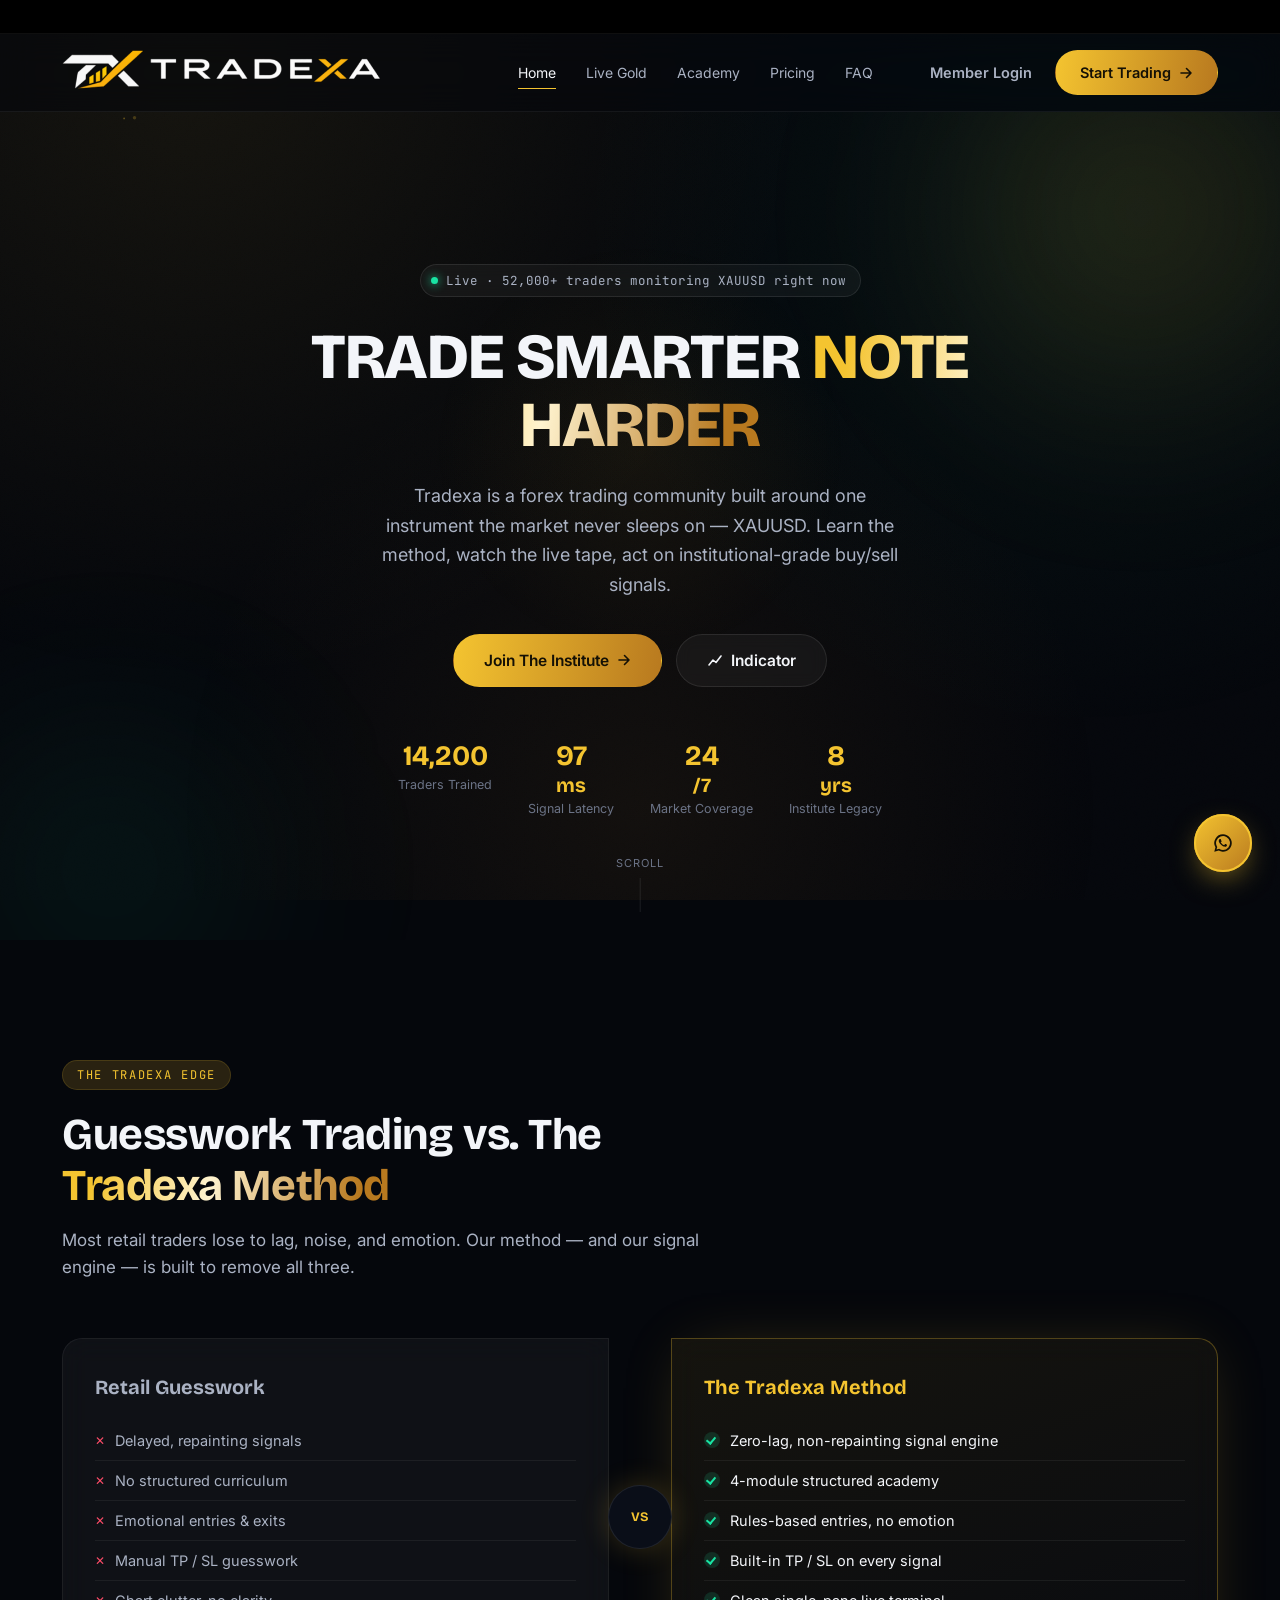
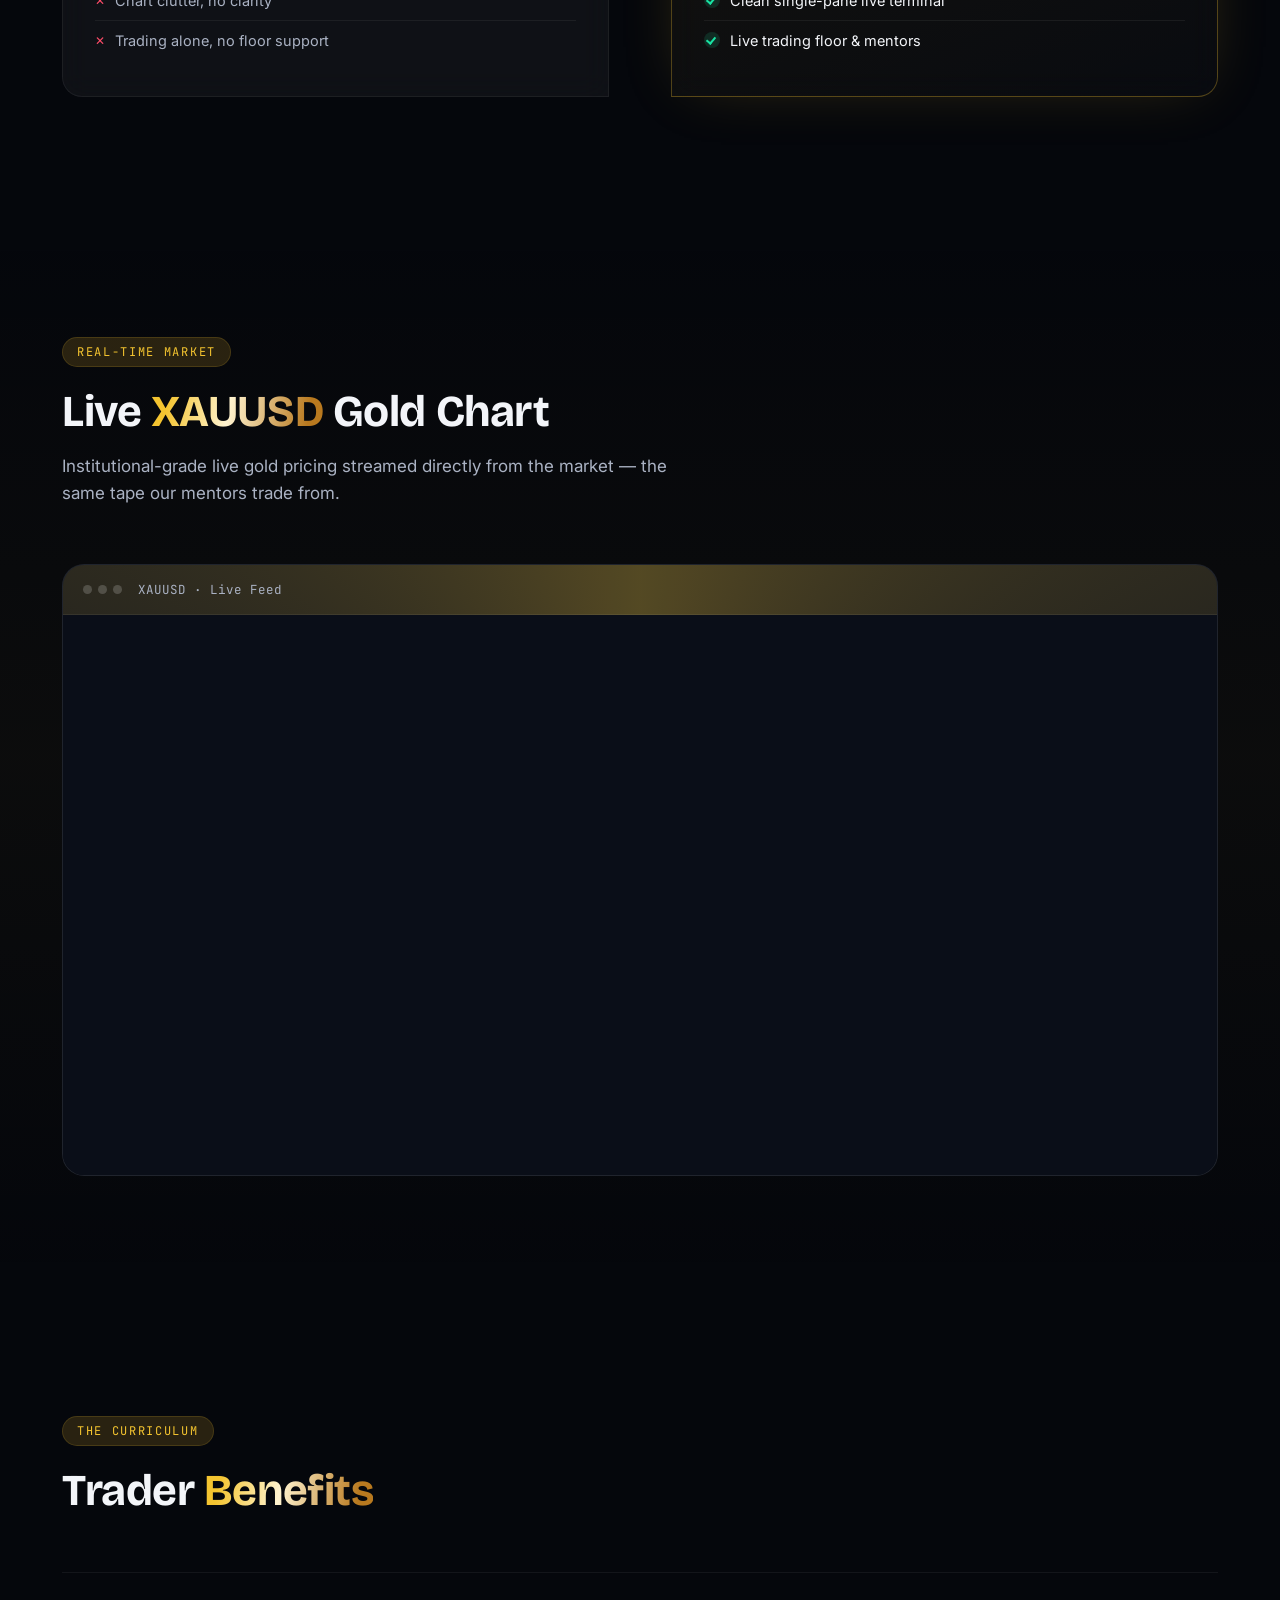
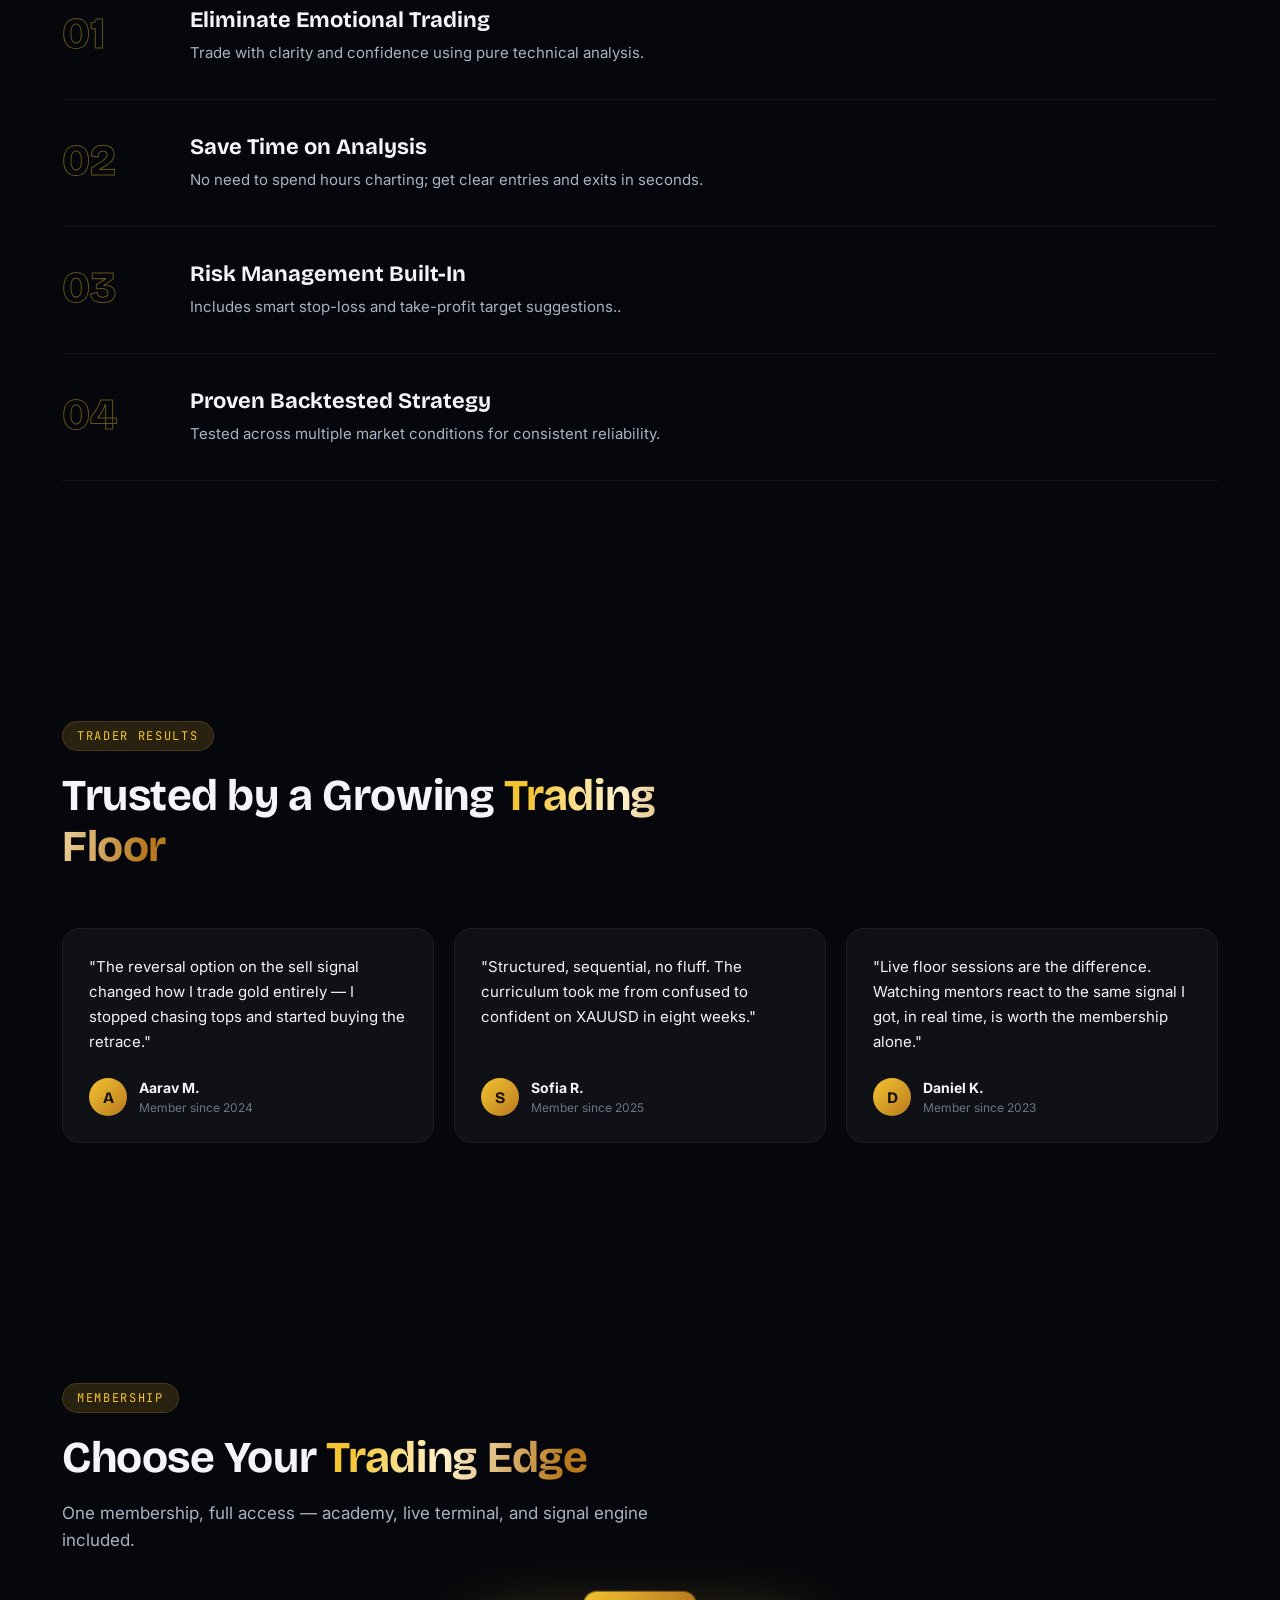
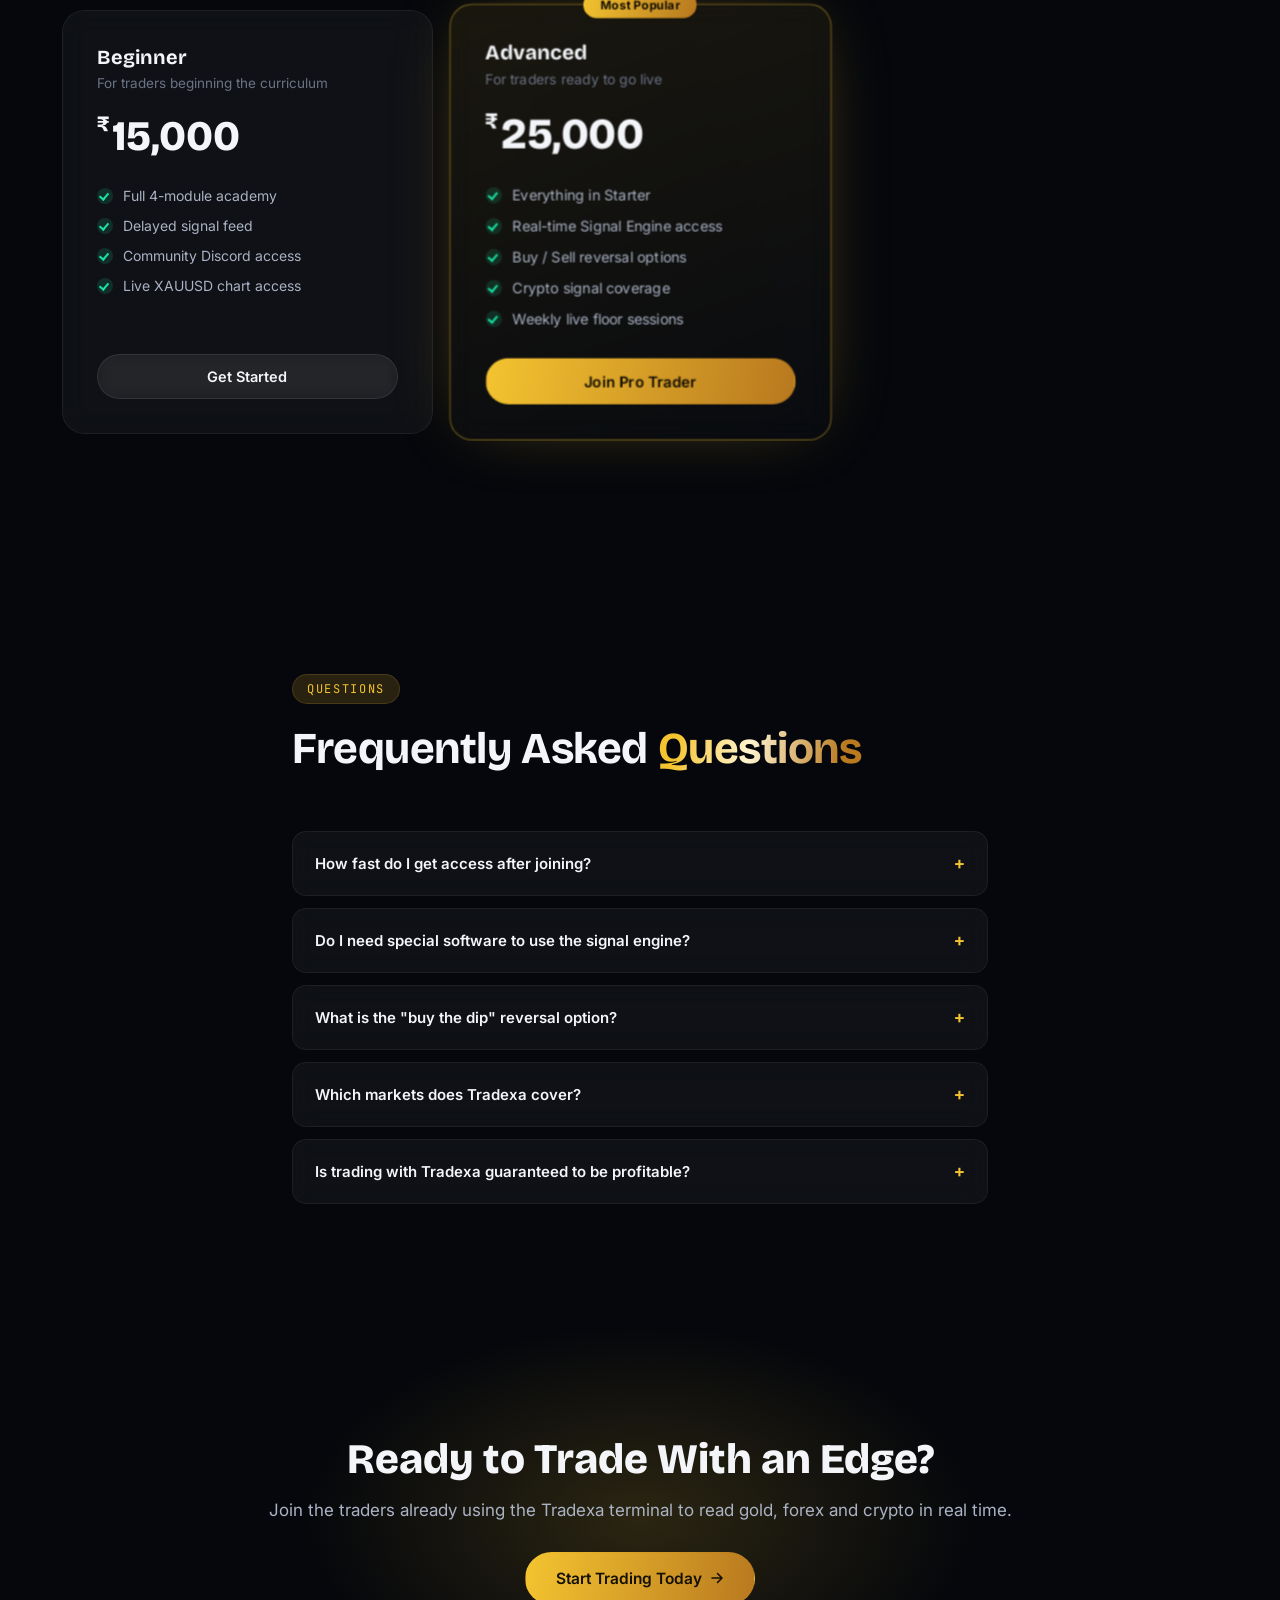
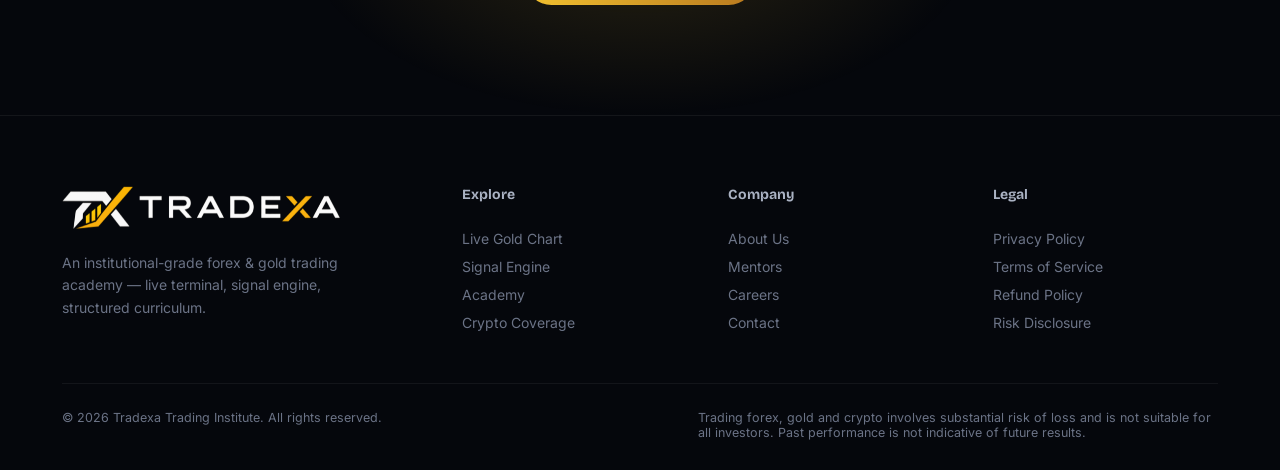
==== commit 9ab93d07: "tradexa" ====
--- a/index.html
+++ b/index.html
@@ -5,6 +5,7 @@
 <meta name="viewport" content="width=device-width, initial-scale=1.0">
 <title>Tradexa | Institutional Forex &amp; Gold Trading Academy</title>
 <meta name="description" content="Tradexa is a forex and gold trading institute delivering live XAUUSD market intelligence, institutional-grade signal technology, and structured trading education.">
+<link rel="icon" type="image/svg+xml" href="logo.svg">
 <link rel="preconnect" href="https://fonts.googleapis.com">
 <link rel="preconnect" href="https://fonts.gstatic.com" crossorigin>
 <link href="https://fonts.googleapis.com/css2?family=Bricolage+Grotesque:opsz,wght@12..96,400;12..96,500;12..96,600;12..96,700;12..96,800&family=Inter:wght@300;400;500;600;700&family=JetBrains+Mono:wght@400;500;600;700&display=swap" rel="stylesheet">
@@ -26,8 +27,8 @@
 <!-- ============ HEADER ============ -->
 <header class="site-header" id="siteHeader">
   <div class="header-inner">
-    <a href="#home" class="logo">
-      <img src="logo.png.PNG" alt="Tradexa Logo" style="height: 45px; width: auto;">
+    <a href="index.html" class="logo">
+      <img src="logo-cropped.png" alt="Tradexa Logo" style="height: 45px; width: auto;">
     </a>
 
     <nav class="main-nav" id="mainNav">
@@ -476,7 +477,7 @@
     <div class="footer-top">
       <div class="footer-brand">
         <a href="#home" class="logo">
-          <img src="logo.png.PNG" alt="Tradexa Logo" style="height: 50px; width: auto;">
+          <img src="logo-cropped.png" alt="Tradexa Logo" style="height: 50px; width: auto;">
         </a>
         <p>An institutional-grade forex &amp; gold trading academy — live terminal, signal engine, structured curriculum.</p>
       </div>
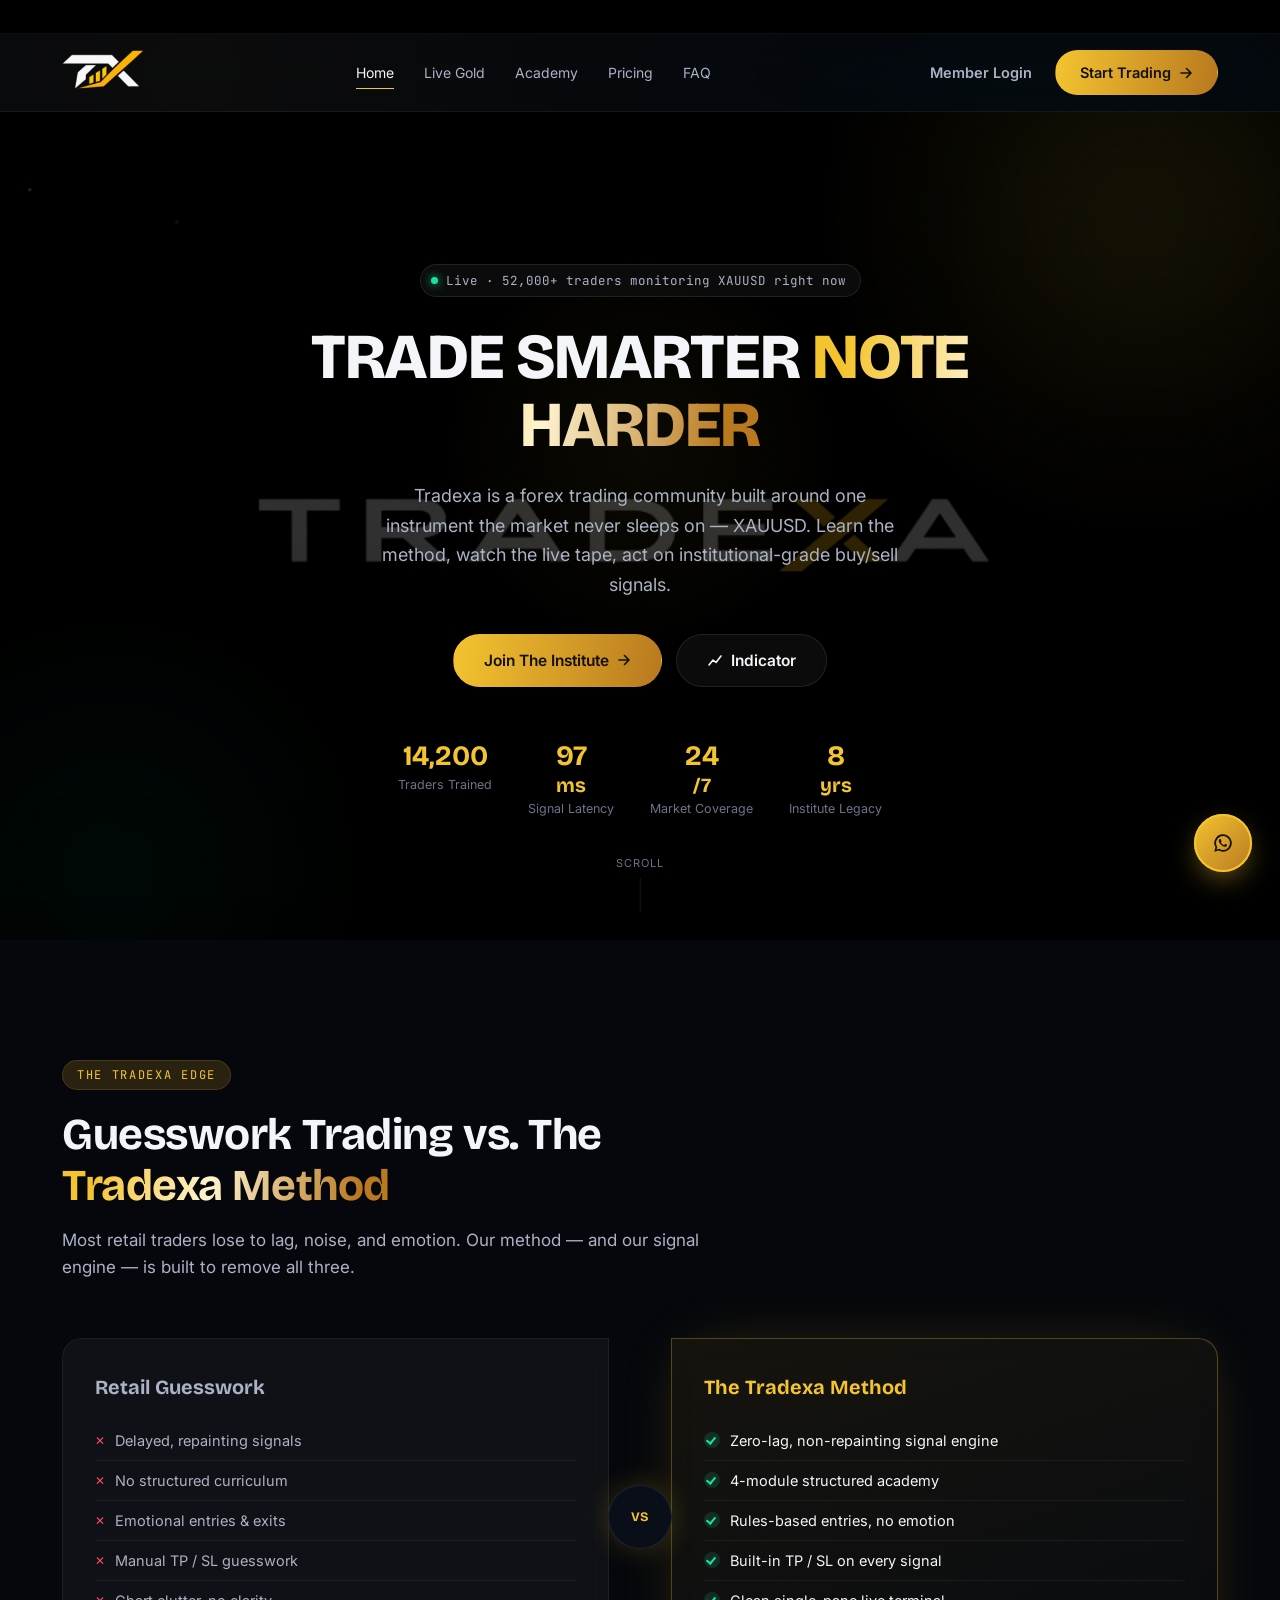
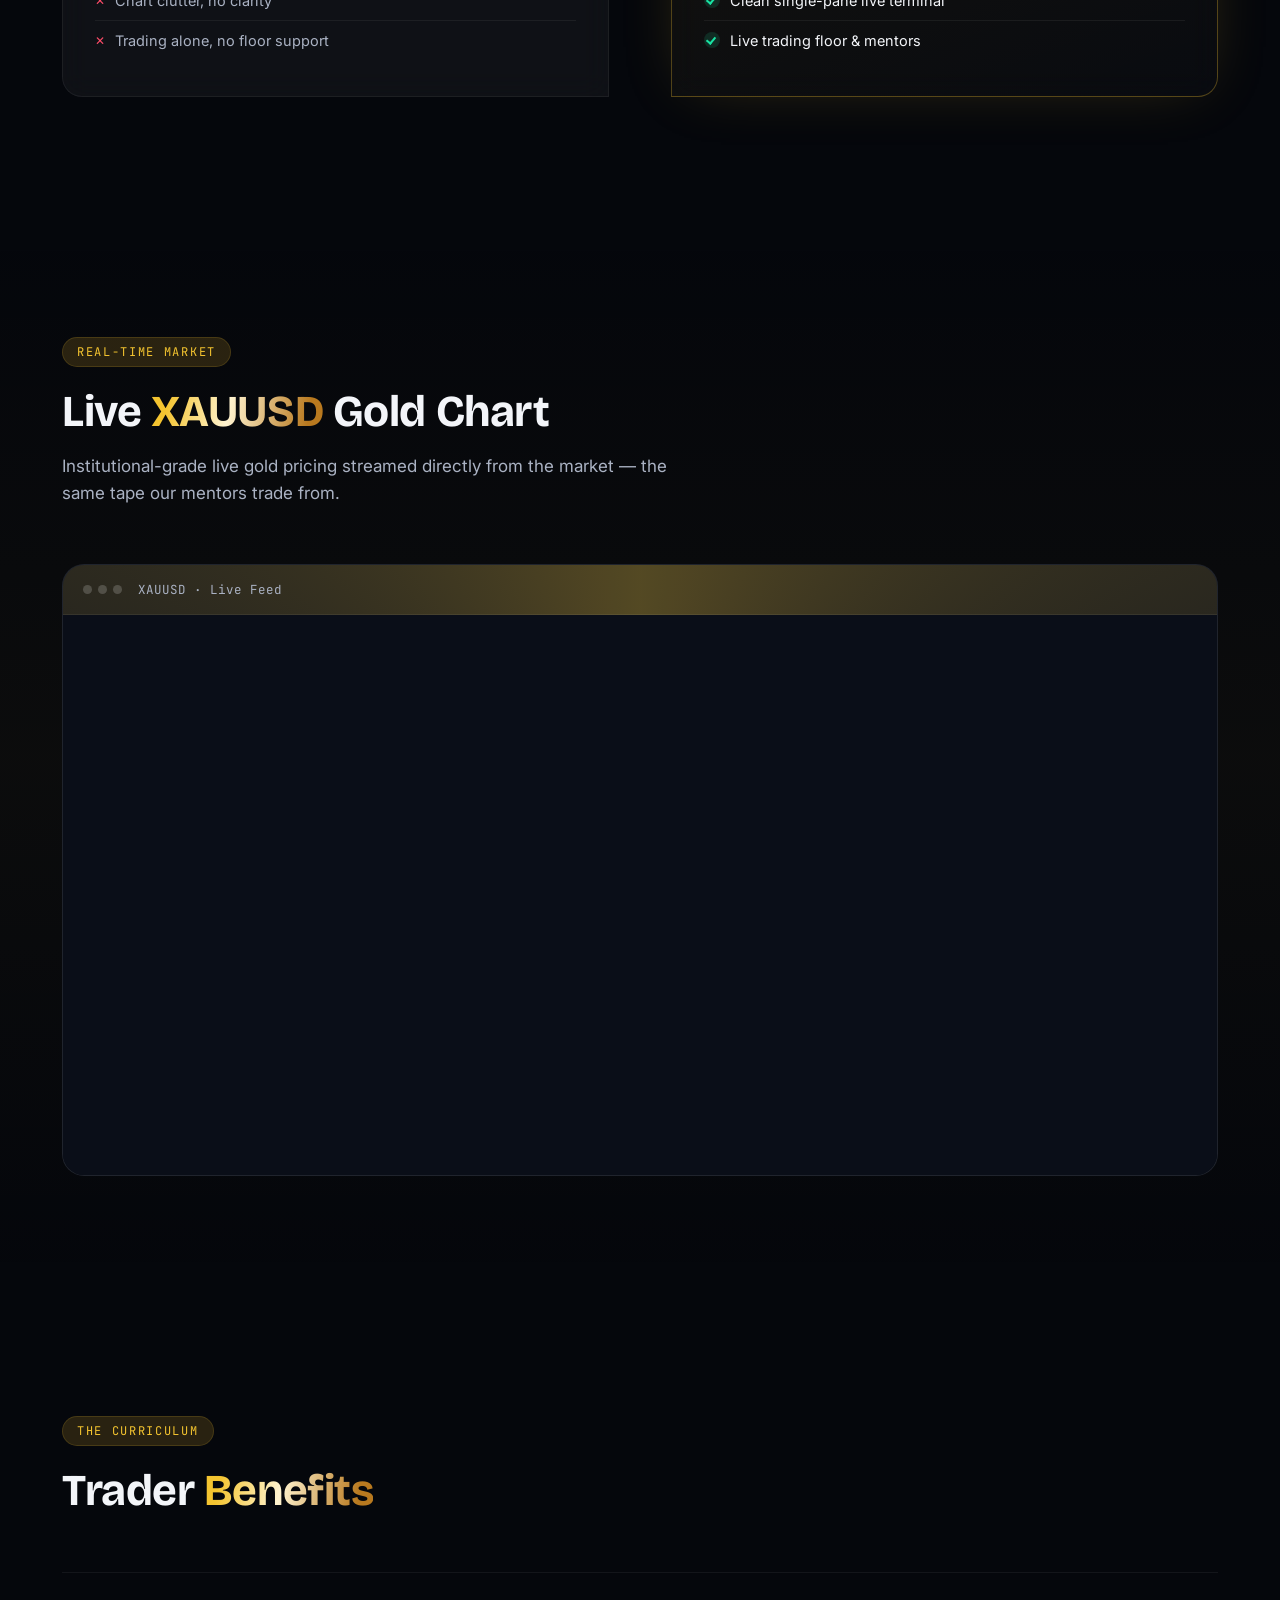
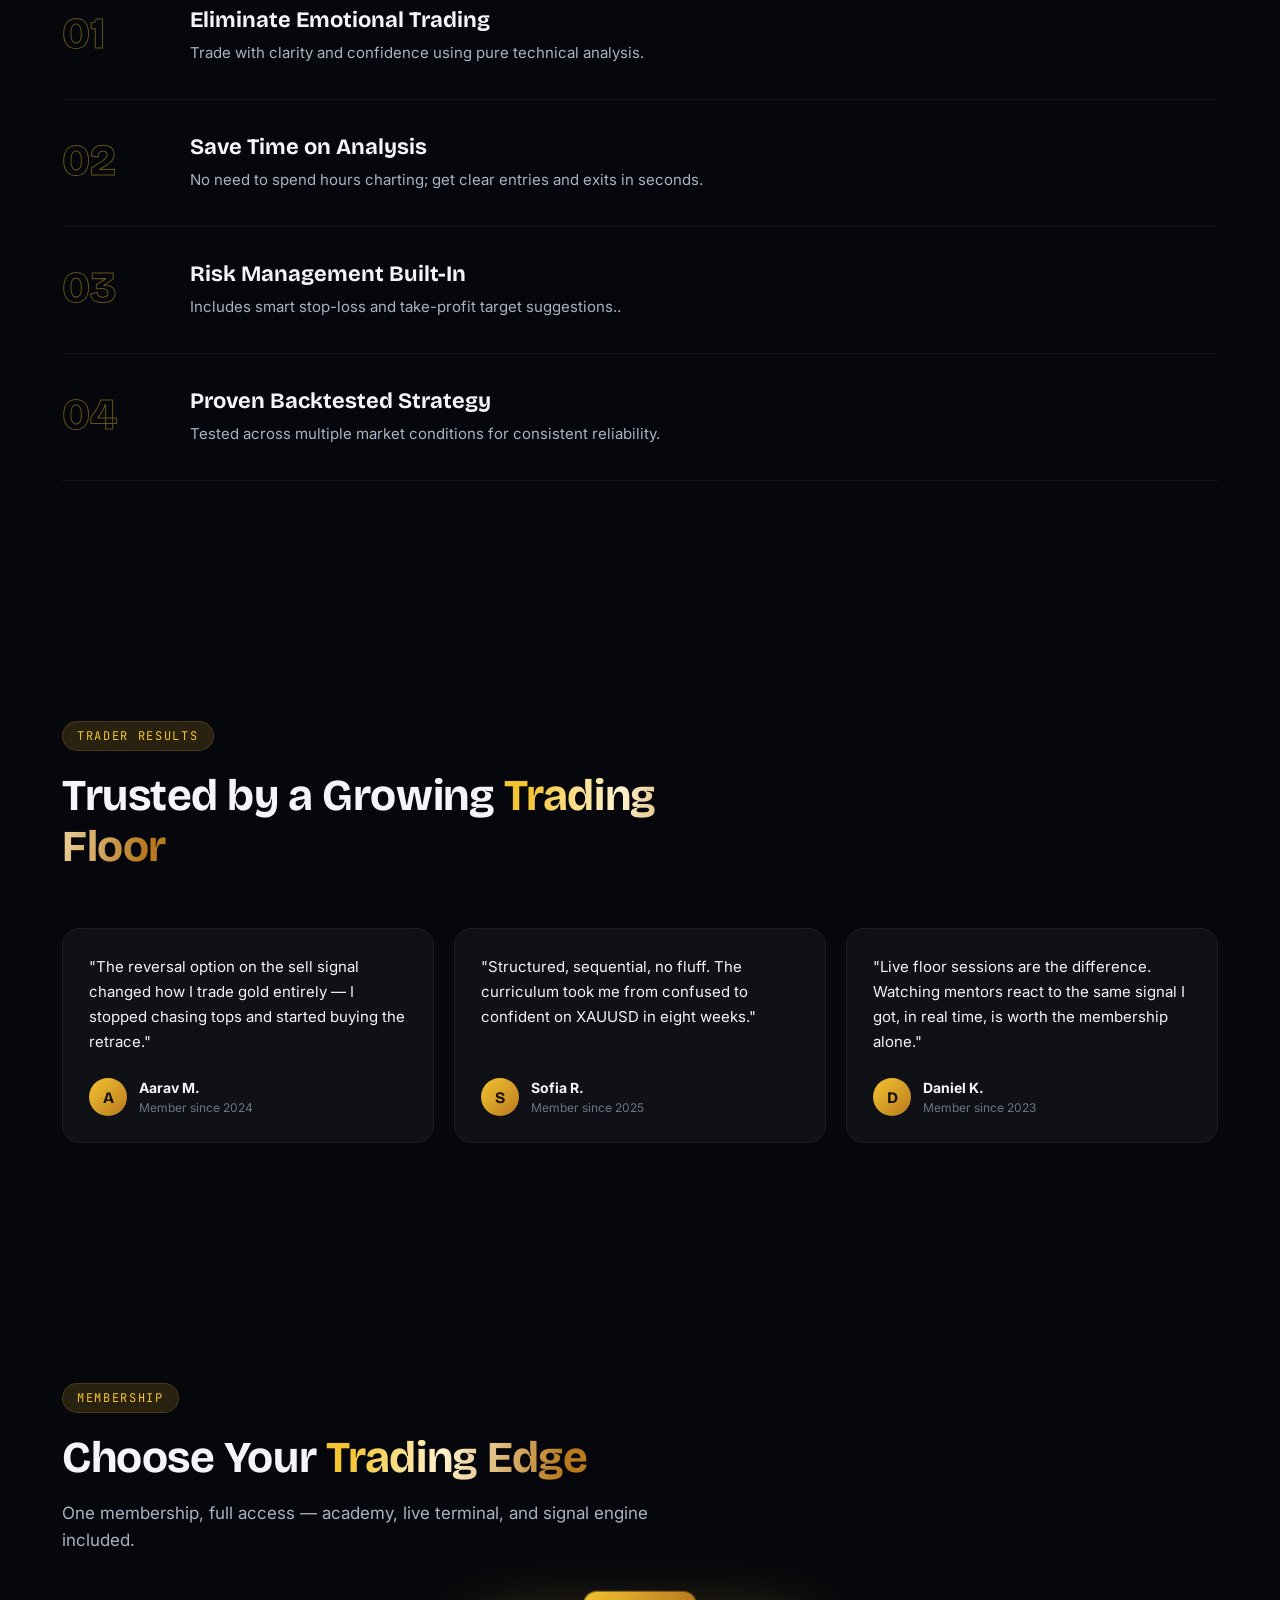
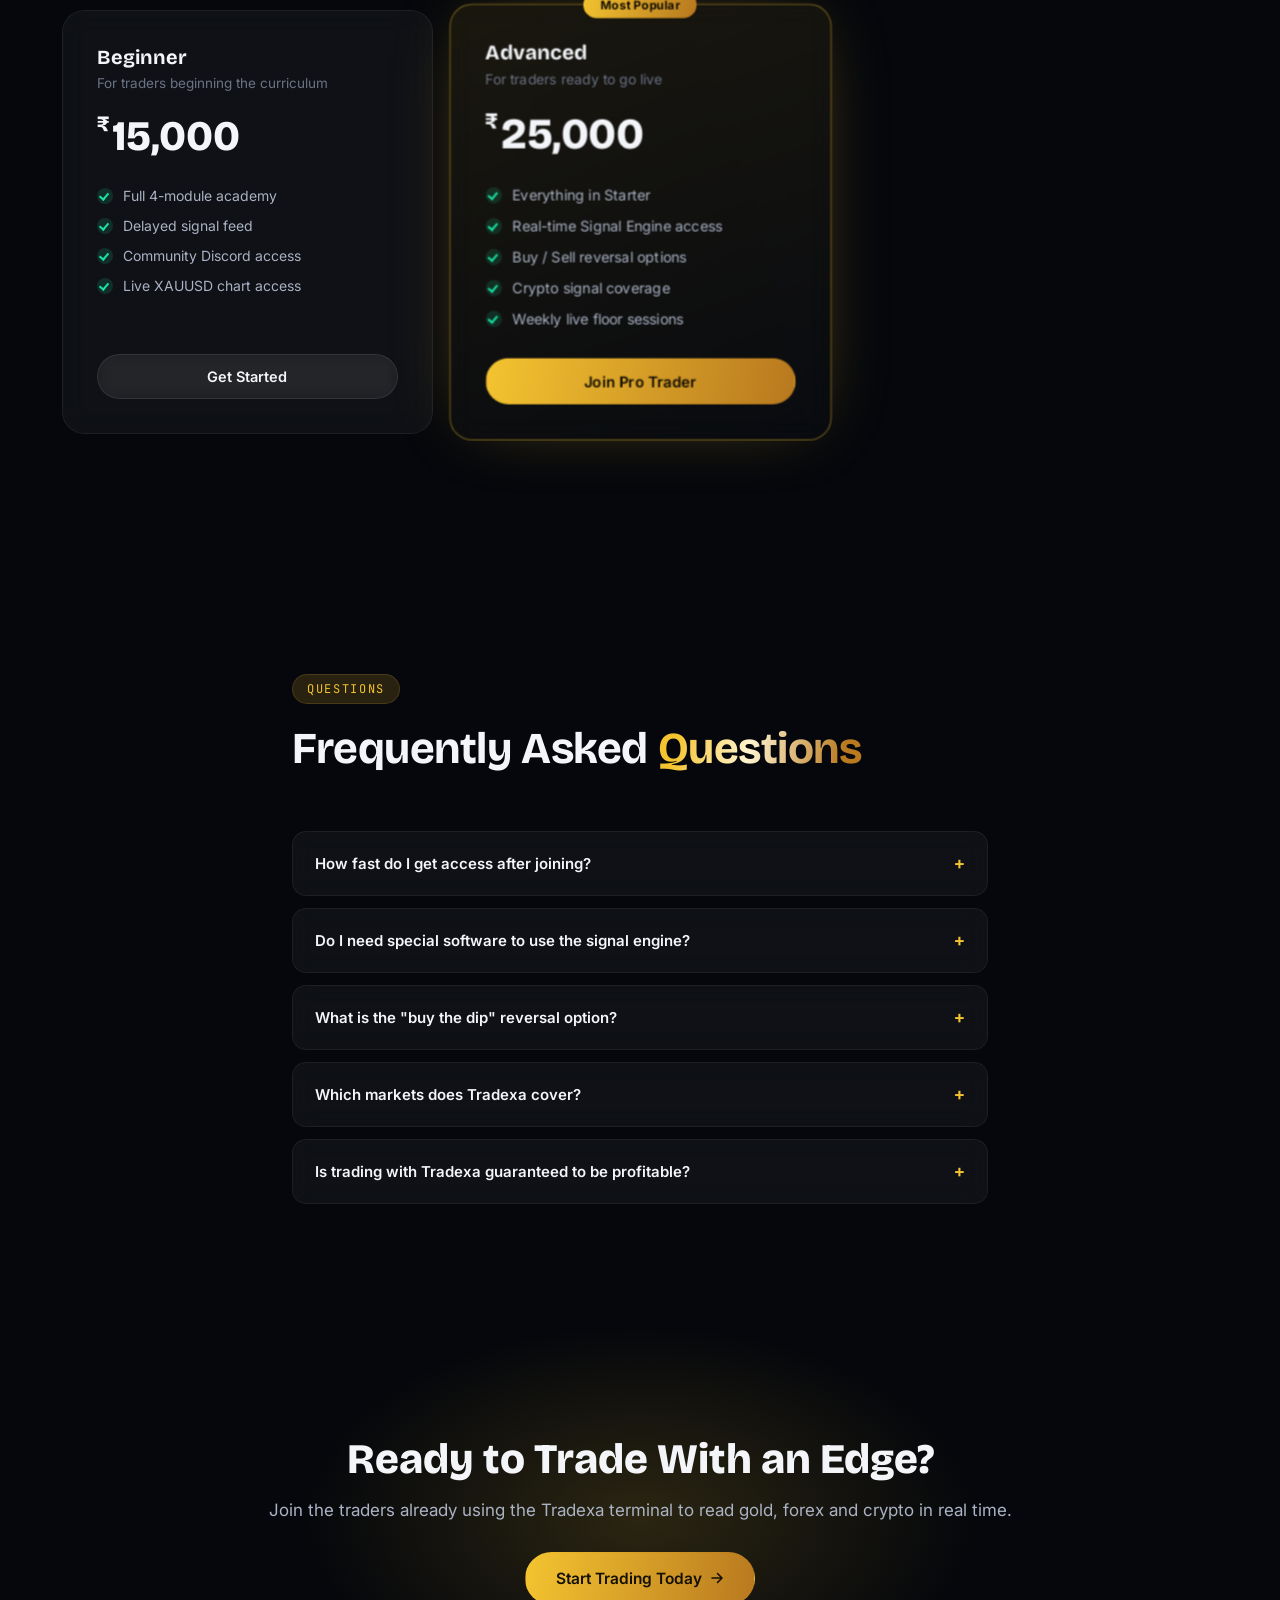
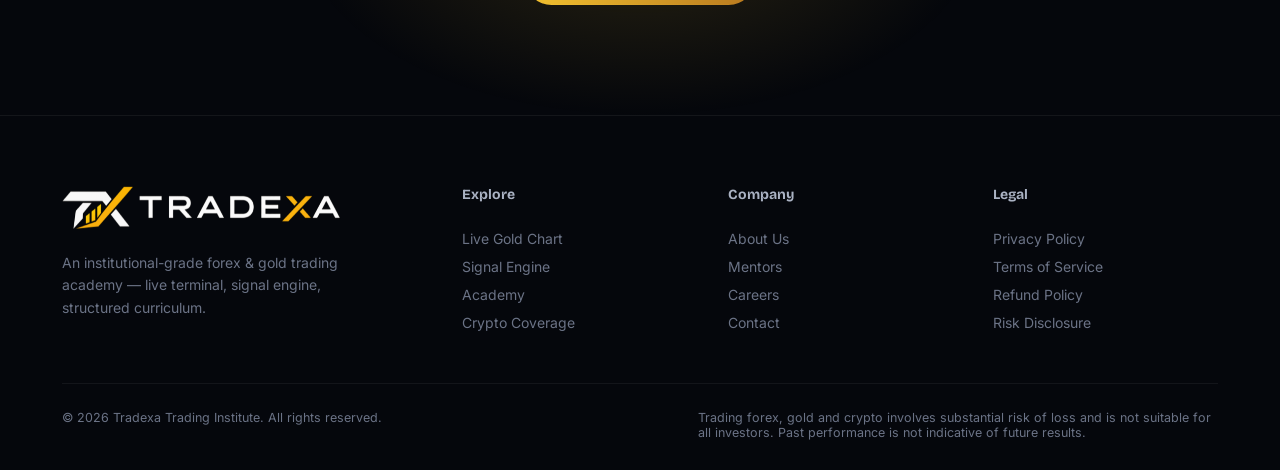
==== commit cc0abe9e: "tradexa" ====
--- a/index.html
+++ b/index.html
@@ -28,7 +28,7 @@
 <header class="site-header" id="siteHeader">
   <div class="header-inner">
     <a href="index.html" class="logo">
-      <img src="logo-cropped.png" alt="Tradexa Logo" style="height: 45px; width: auto;">
+      <img src="logo home (2).png" alt="Tradexa Logo" style="height: 45px; width: auto;">
     </a>
 
     <nav class="main-nav" id="mainNav">
--- a/style.css
+++ b/style.css
@@ -172,6 +172,31 @@
 .hero{
   position:relative; padding:88px 32px 60px; min-height:92vh; display:flex; align-items:center;
   overflow:hidden;
+}
+.hero::before{
+  content:"";
+  position:absolute;
+  inset:0;
+  z-index:0;
+  background:
+    linear-gradient(rgba(0,0,0,0.75), rgba(0,0,0,0.75)),
+    url("hero-background.png") center center / cover no-repeat;
+}
+.hero::after{
+  content:"";
+  position:absolute;
+  inset:0;
+  z-index:1;
+  background:linear-gradient(180deg, rgba(0,0,0,0.12), rgba(0,0,0,0.38));
+  pointer-events:none;
+}
+.hero-inner{ z-index:2; }
+@media (max-width:700px){
+  .hero::before{
+    background:
+      linear-gradient(rgba(0,0,0,0.78), rgba(0,0,0,0.78)),
+      url("hero-background.png") center center / cover no-repeat;
+  }
 }
 .particle-canvas{ position:absolute; inset:0; z-index:0; opacity:.6; }
 .hero-glow{ position:absolute; border-radius:50%; filter:blur(90px); pointer-events:none; z-index:0; }
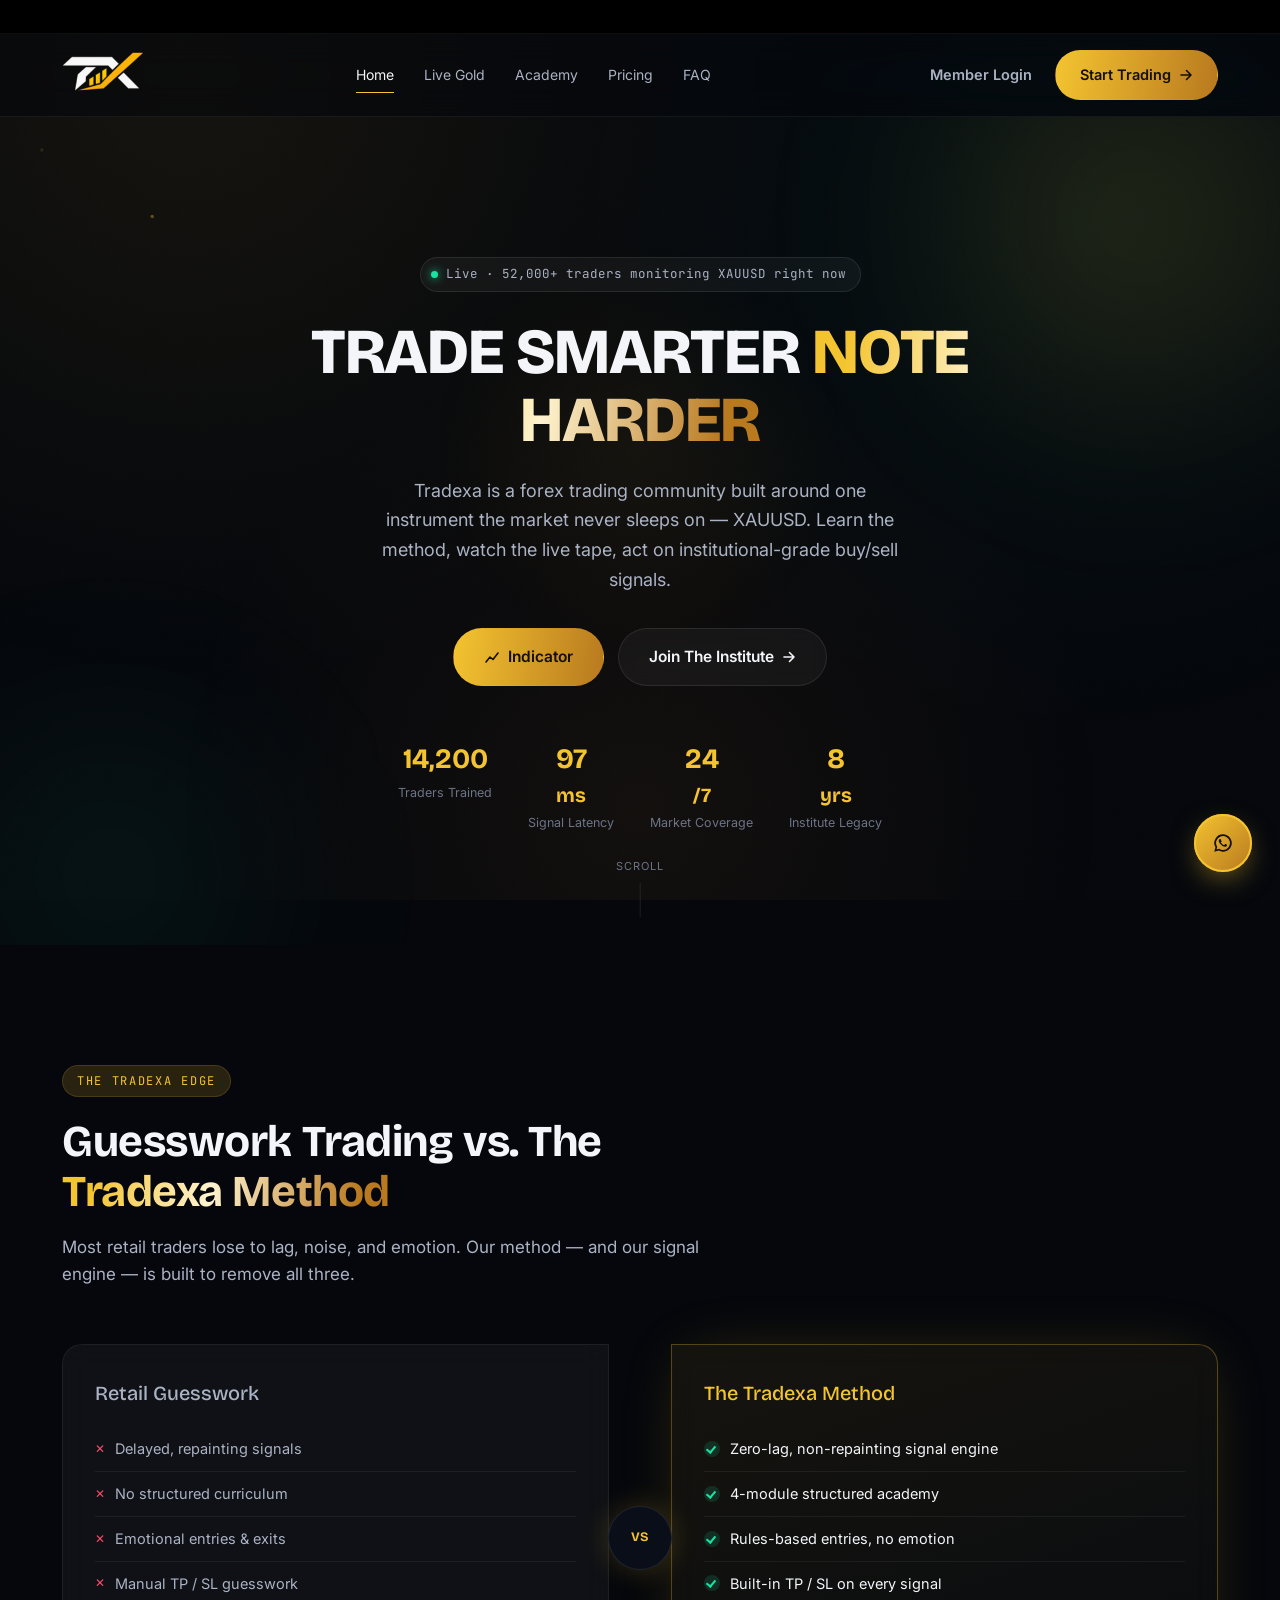
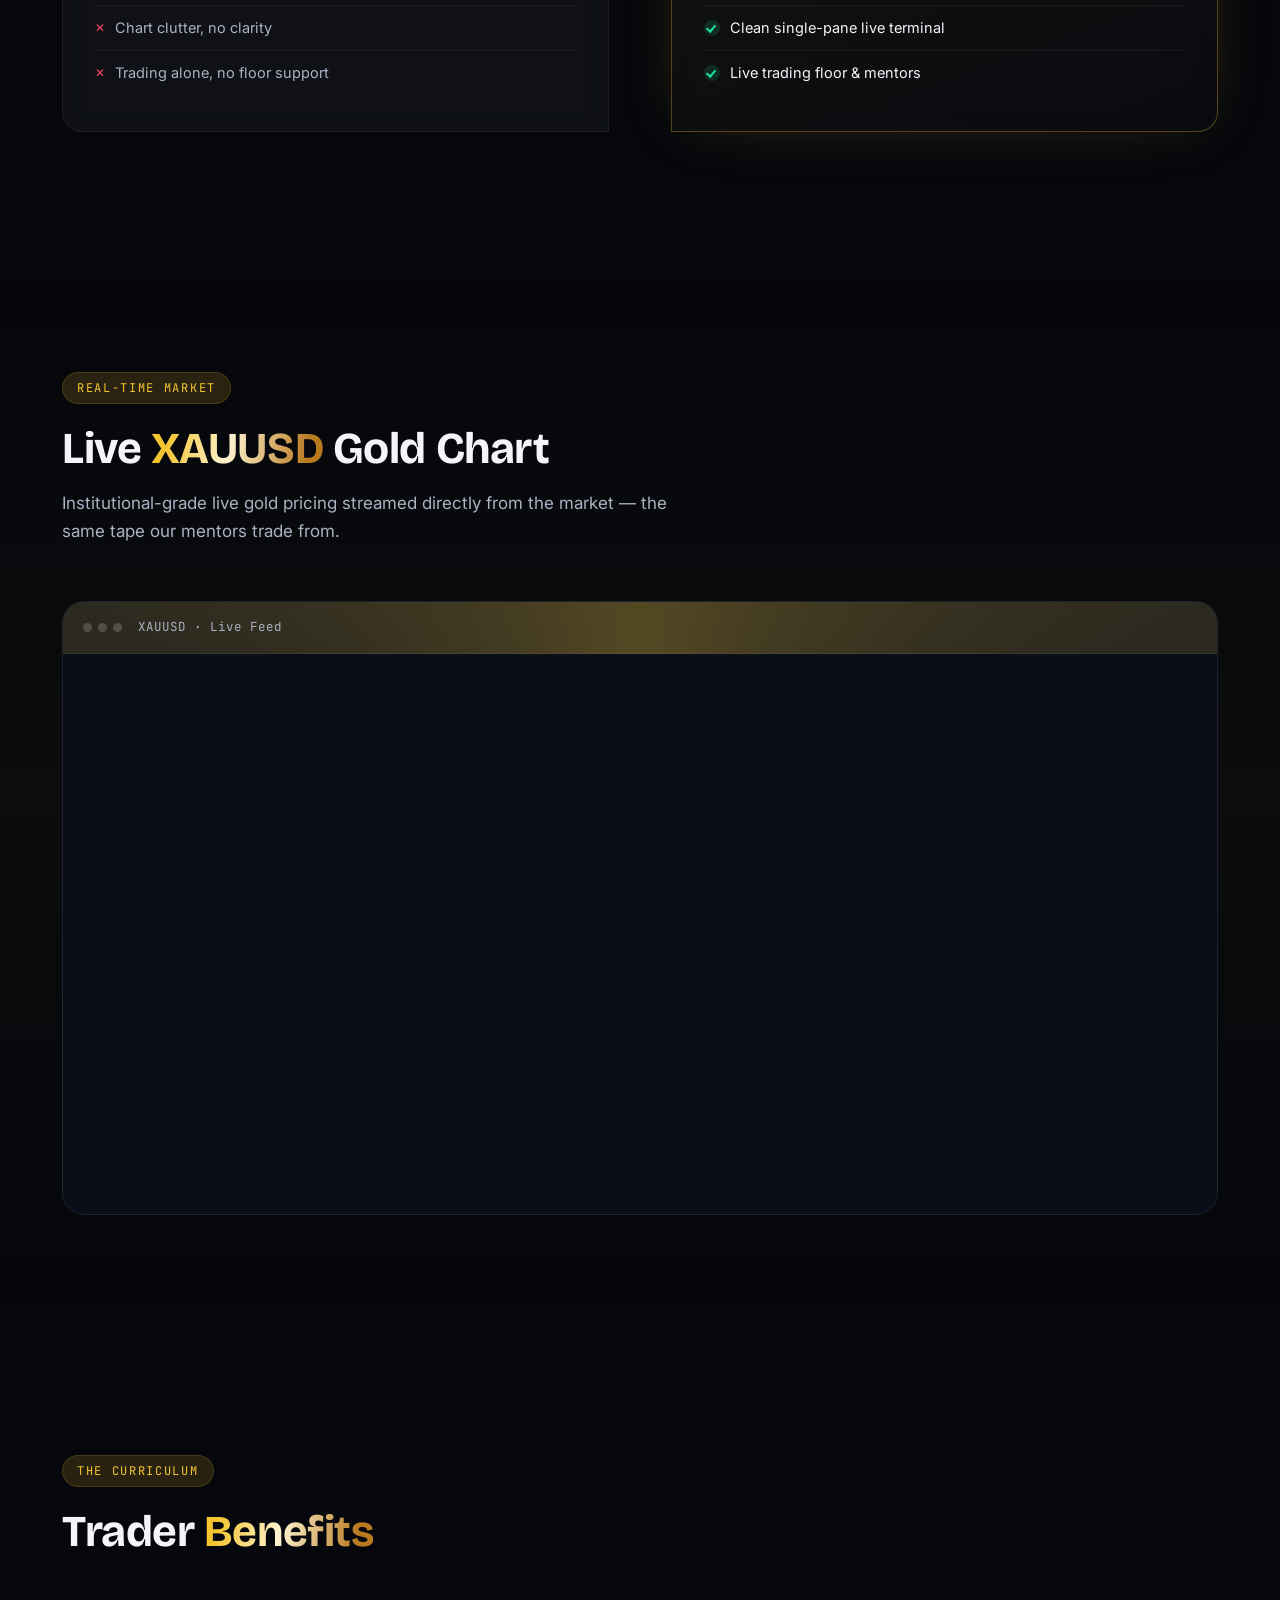
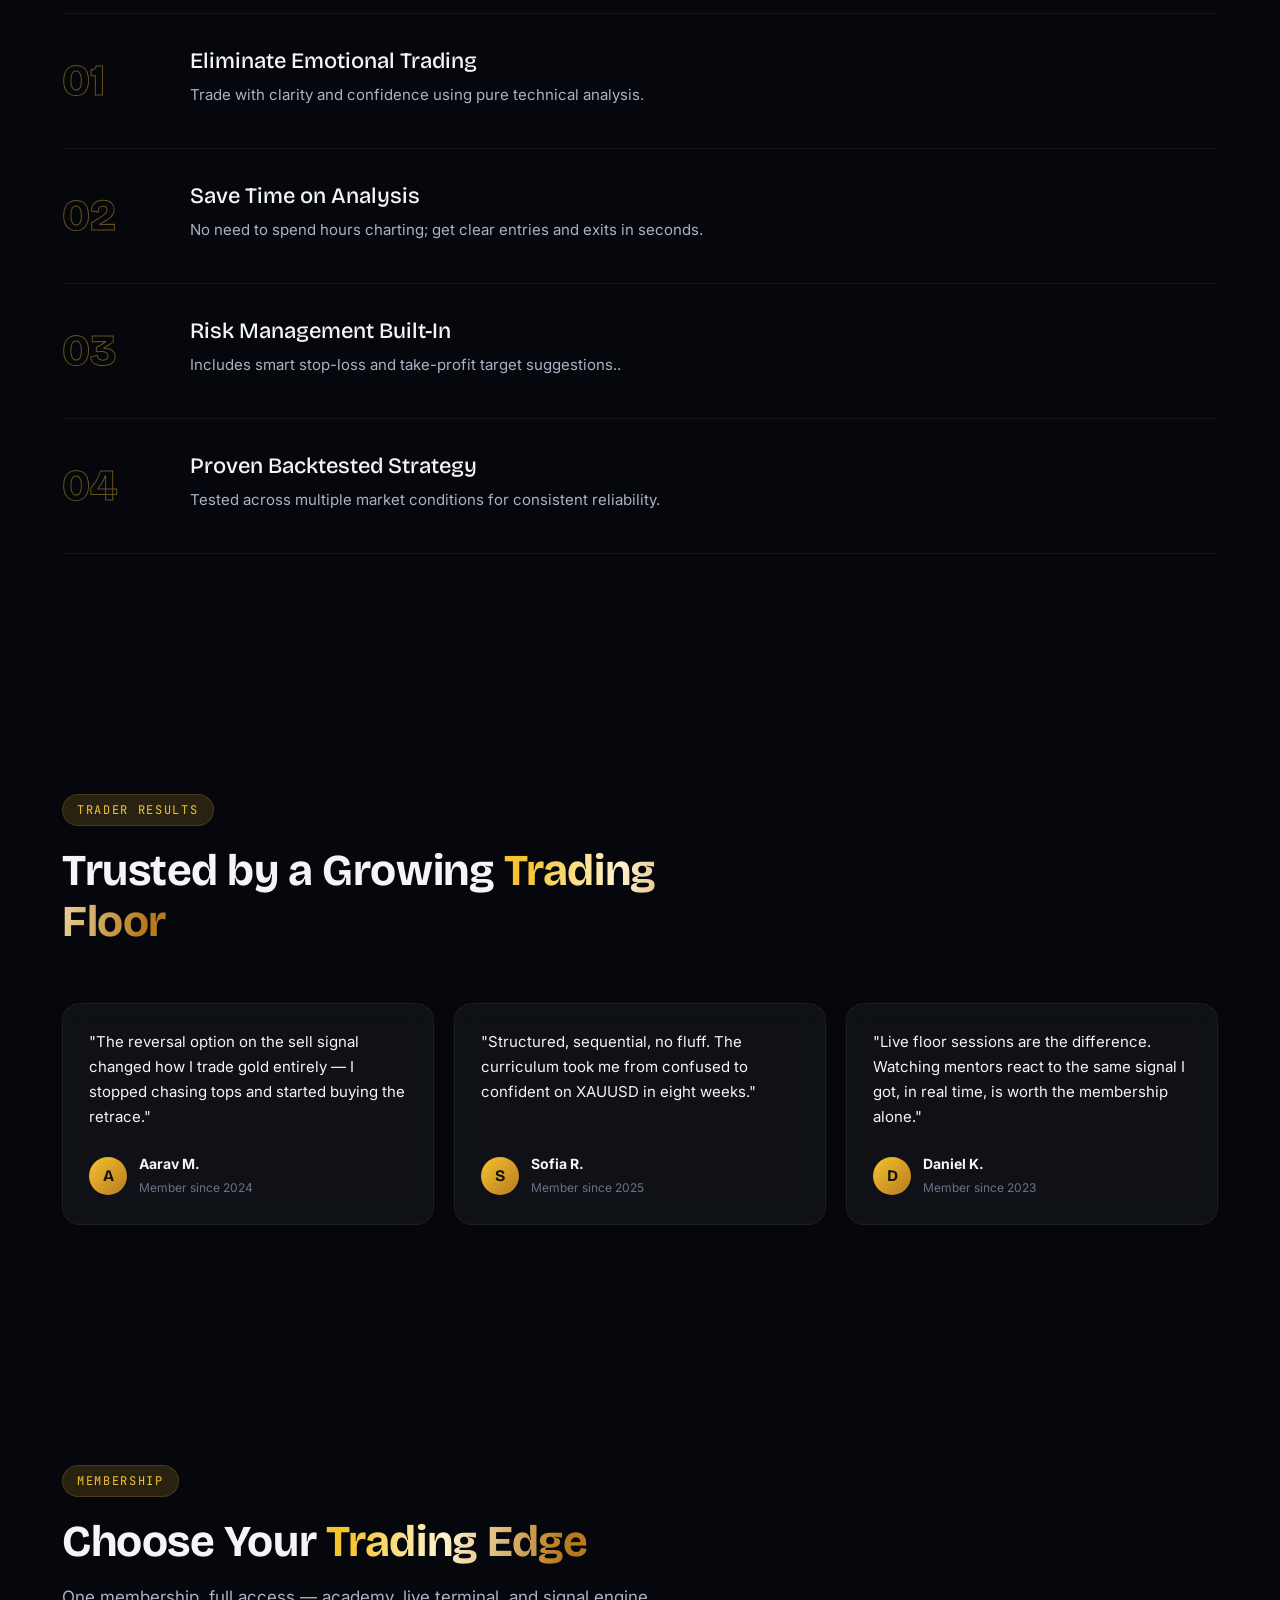
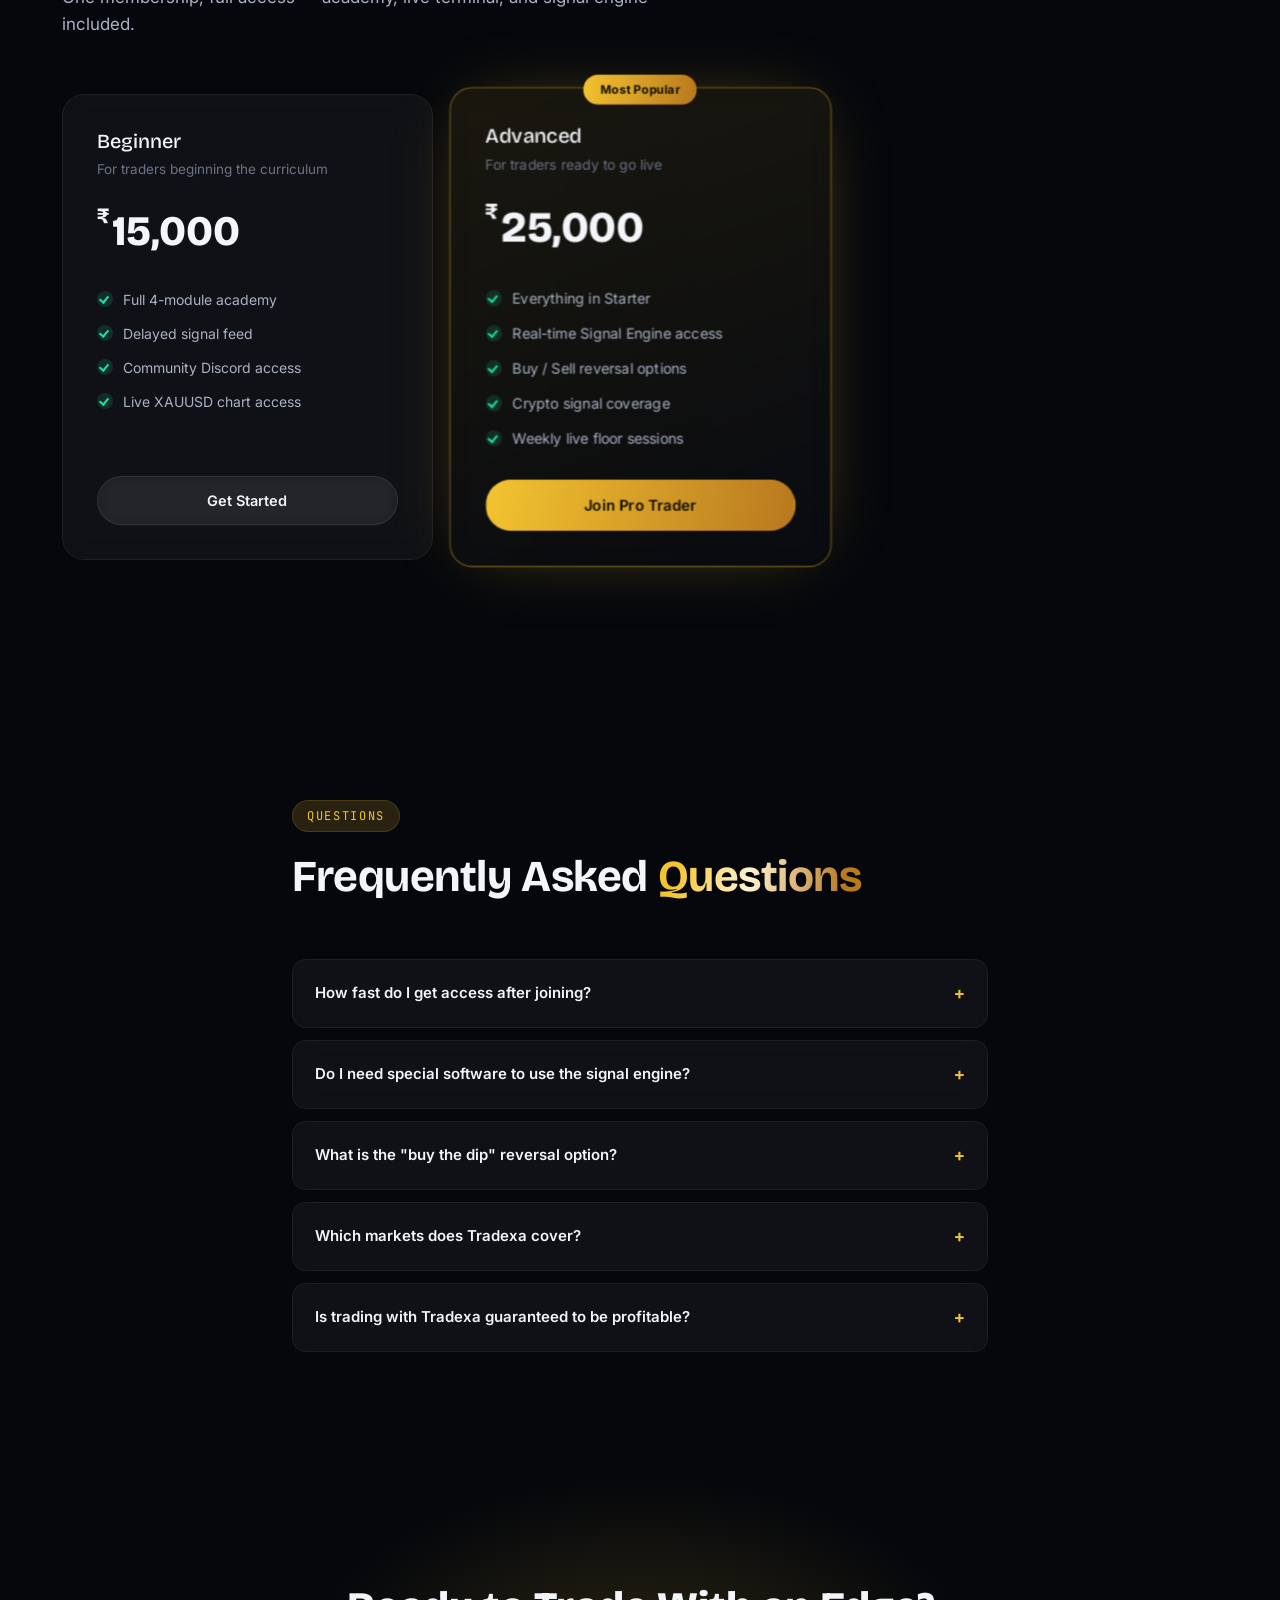
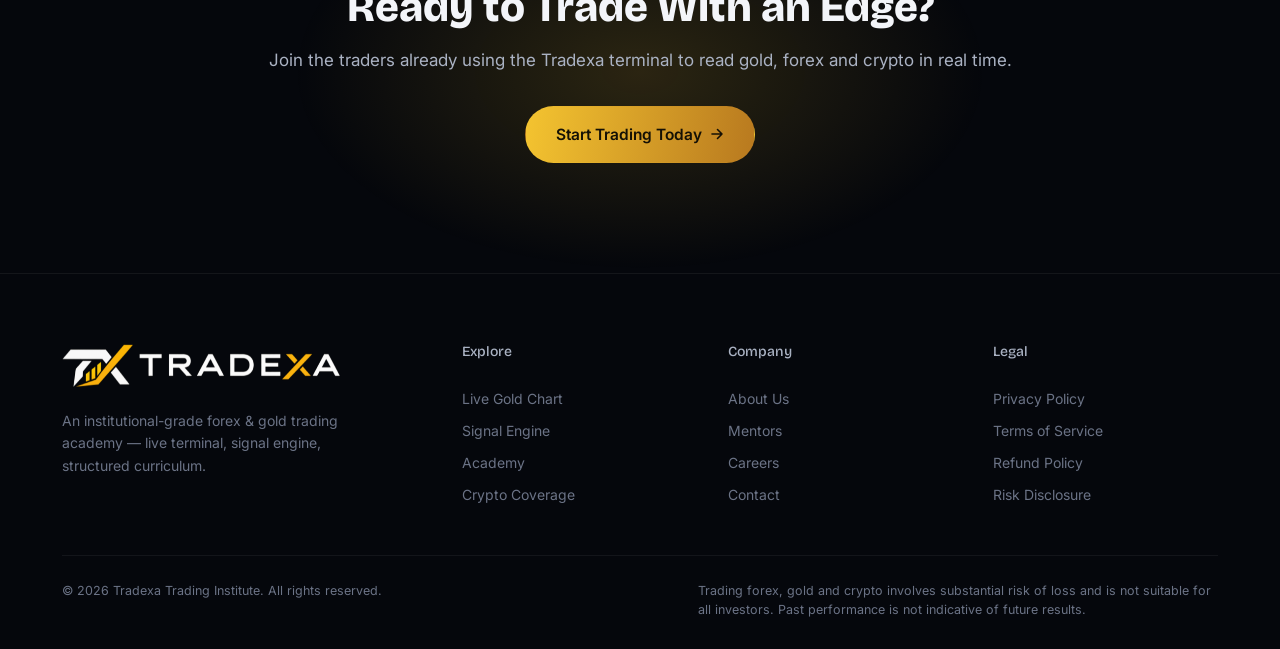
==== commit 40b631dc: "tradexa" ====
--- a/index.html
+++ b/index.html
@@ -9,6 +9,7 @@
 <link rel="preconnect" href="https://fonts.googleapis.com">
 <link rel="preconnect" href="https://fonts.gstatic.com" crossorigin>
 <link href="https://fonts.googleapis.com/css2?family=Bricolage+Grotesque:opsz,wght@12..96,400;12..96,500;12..96,600;12..96,700;12..96,800&family=Inter:wght@300;400;500;600;700&family=JetBrains+Mono:wght@400;500;600;700&display=swap" rel="stylesheet">
+<link href="https://cdn.jsdelivr.net/npm/bootstrap@5.3.3/dist/css/bootstrap.min.css" rel="stylesheet">
 <link rel="stylesheet" href="style.css">
 </head>
 <body>
@@ -72,18 +73,13 @@
         Tradexa is a forex trading community built around one instrument the market never sleeps on — XAUUSD. Learn the method, watch the live tape, act on institutional-grade buy/sell signals.
       </p>
       <div class="hero-cta-row">
-        <a href="#pricing" class="btn btn-primary btn-lg">
+        <a href="indicator.html" class="btn btn-primary btn-lg">
+          <svg width="16" height="16" viewBox="0 0 16 16" fill="none"><path d="M2 13L6 8L9 10.5L14 4" stroke="currentColor" stroke-width="1.6" stroke-linecap="round" stroke-linejoin="round"/></svg>
+          <span>Indicator</span>
+        </a>
+        <a href="#pricing" class="btn btn-outline btn-lg">
           <span>Join The Institute</span>
           <svg width="14" height="14" viewBox="0 0 14 14" fill="none"><path d="M2 7H12M12 7L7.5 2.5M12 7L7.5 11.5" stroke="currentColor" stroke-width="1.6" stroke-linecap="round" stroke-linejoin="round"/></svg>
-        </a>
-      <!-- <a href="ea.html" class="btn btn-outline btn-lg">
-          <svg width="16" height="16" viewBox="0 0 16 16" fill="none"><path d="M2 13L6 8L9 10.5L14 4" stroke="currentColor" stroke-width="1.6" stroke-linecap="round" stroke-linejoin="round"/></svg>
-          <span>EA (Expert Advisor)</span>
-        </a>
-      -->
-         <a href="indicator.html" class="btn btn-outline btn-lg">
-          <svg width="16" height="16" viewBox="0 0 16 16" fill="none"><path d="M2 13L6 8L9 10.5L14 4" stroke="currentColor" stroke-width="1.6" stroke-linecap="round" stroke-linejoin="round"/></svg>
-          <span>Indicator</span>
         </a>
       </div>
 
@@ -535,6 +531,7 @@
 </button>
 
 <script src="https://s3.tradingview.com/tv.js"></script>
+<script src="https://cdn.jsdelivr.net/npm/bootstrap@5.3.3/dist/js/bootstrap.bundle.min.js"></script>
 <script src="script.js"></script>
 </body>
 </html>
--- a/style.css
+++ b/style.css
@@ -172,31 +172,6 @@
 .hero{
   position:relative; padding:88px 32px 60px; min-height:92vh; display:flex; align-items:center;
   overflow:hidden;
-}
-.hero::before{
-  content:"";
-  position:absolute;
-  inset:0;
-  z-index:0;
-  background:
-    linear-gradient(rgba(0,0,0,0.75), rgba(0,0,0,0.75)),
-    url("hero-background.png") center center / cover no-repeat;
-}
-.hero::after{
-  content:"";
-  position:absolute;
-  inset:0;
-  z-index:1;
-  background:linear-gradient(180deg, rgba(0,0,0,0.12), rgba(0,0,0,0.38));
-  pointer-events:none;
-}
-.hero-inner{ z-index:2; }
-@media (max-width:700px){
-  .hero::before{
-    background:
-      linear-gradient(rgba(0,0,0,0.78), rgba(0,0,0,0.78)),
-      url("hero-background.png") center center / cover no-repeat;
-  }
 }
 .particle-canvas{ position:absolute; inset:0; z-index:0; opacity:.6; }
 .hero-glow{ position:absolute; border-radius:50%; filter:blur(90px); pointer-events:none; z-index:0; }
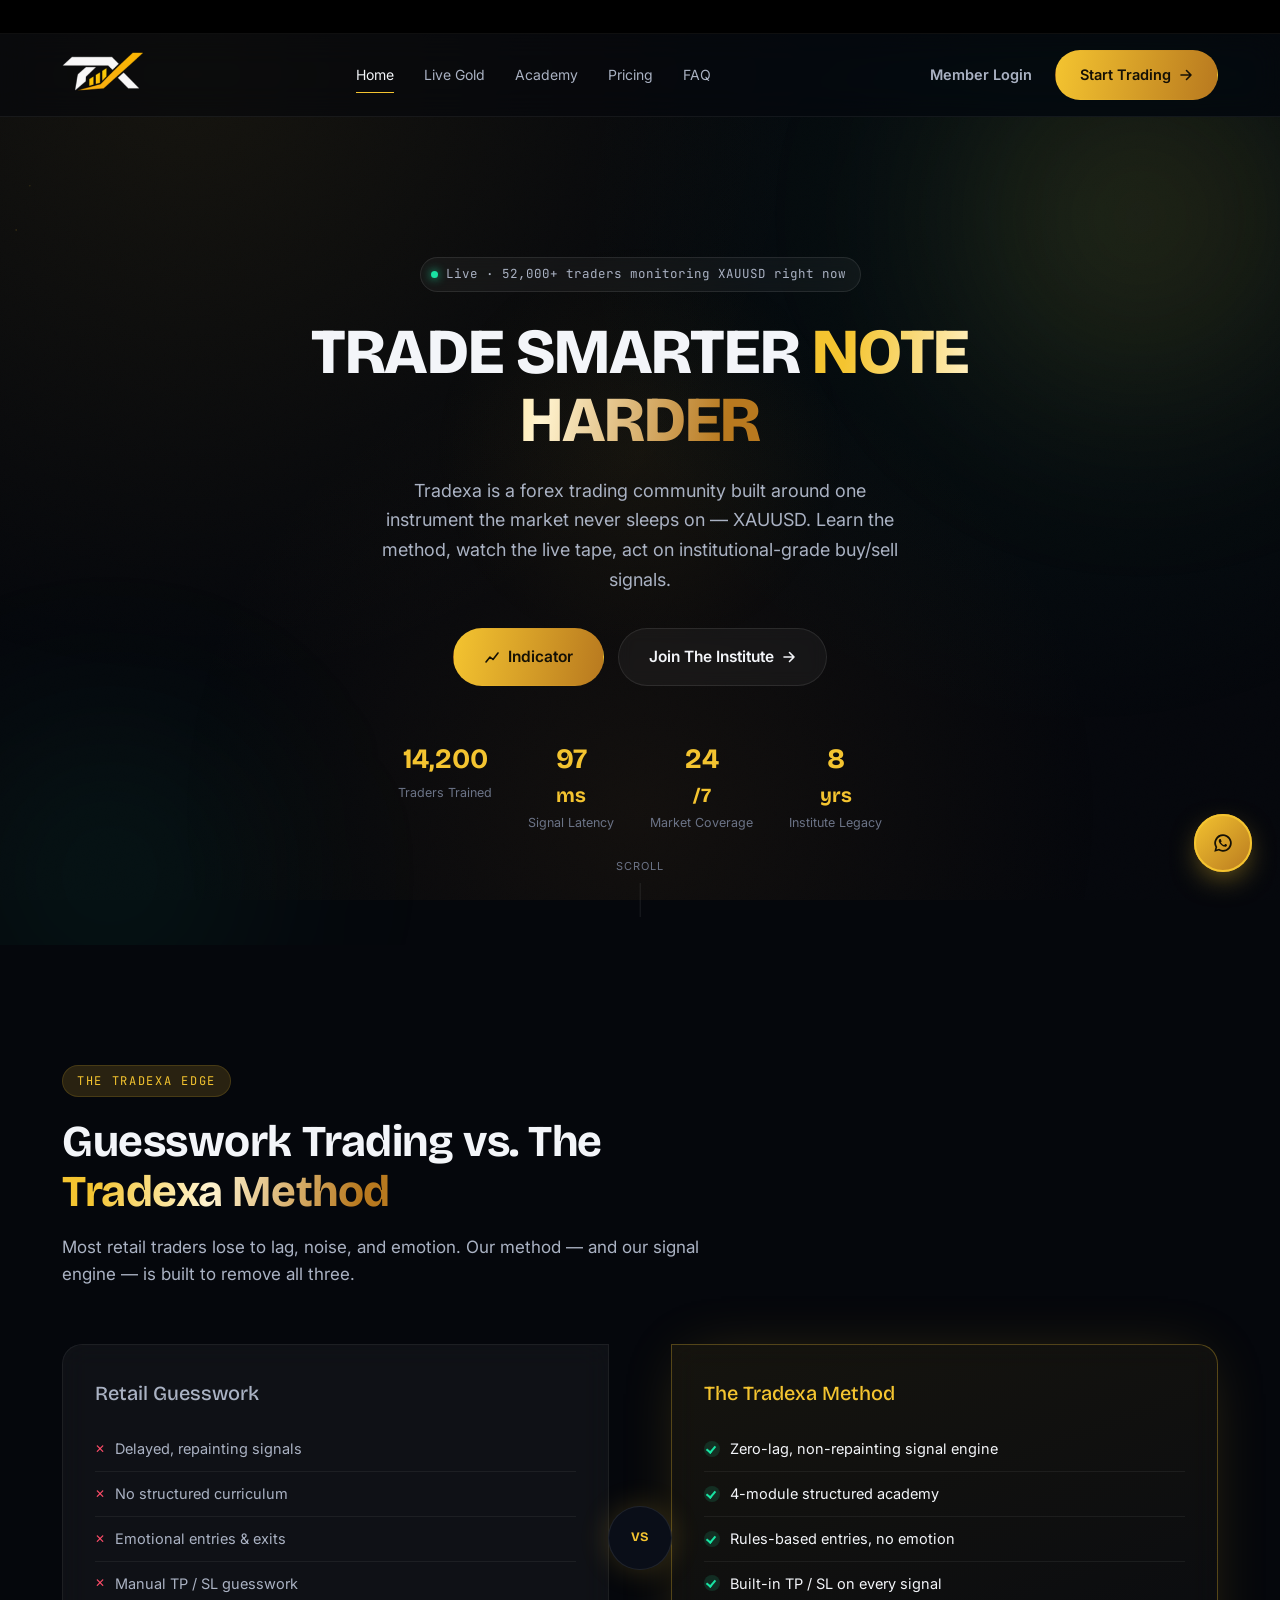
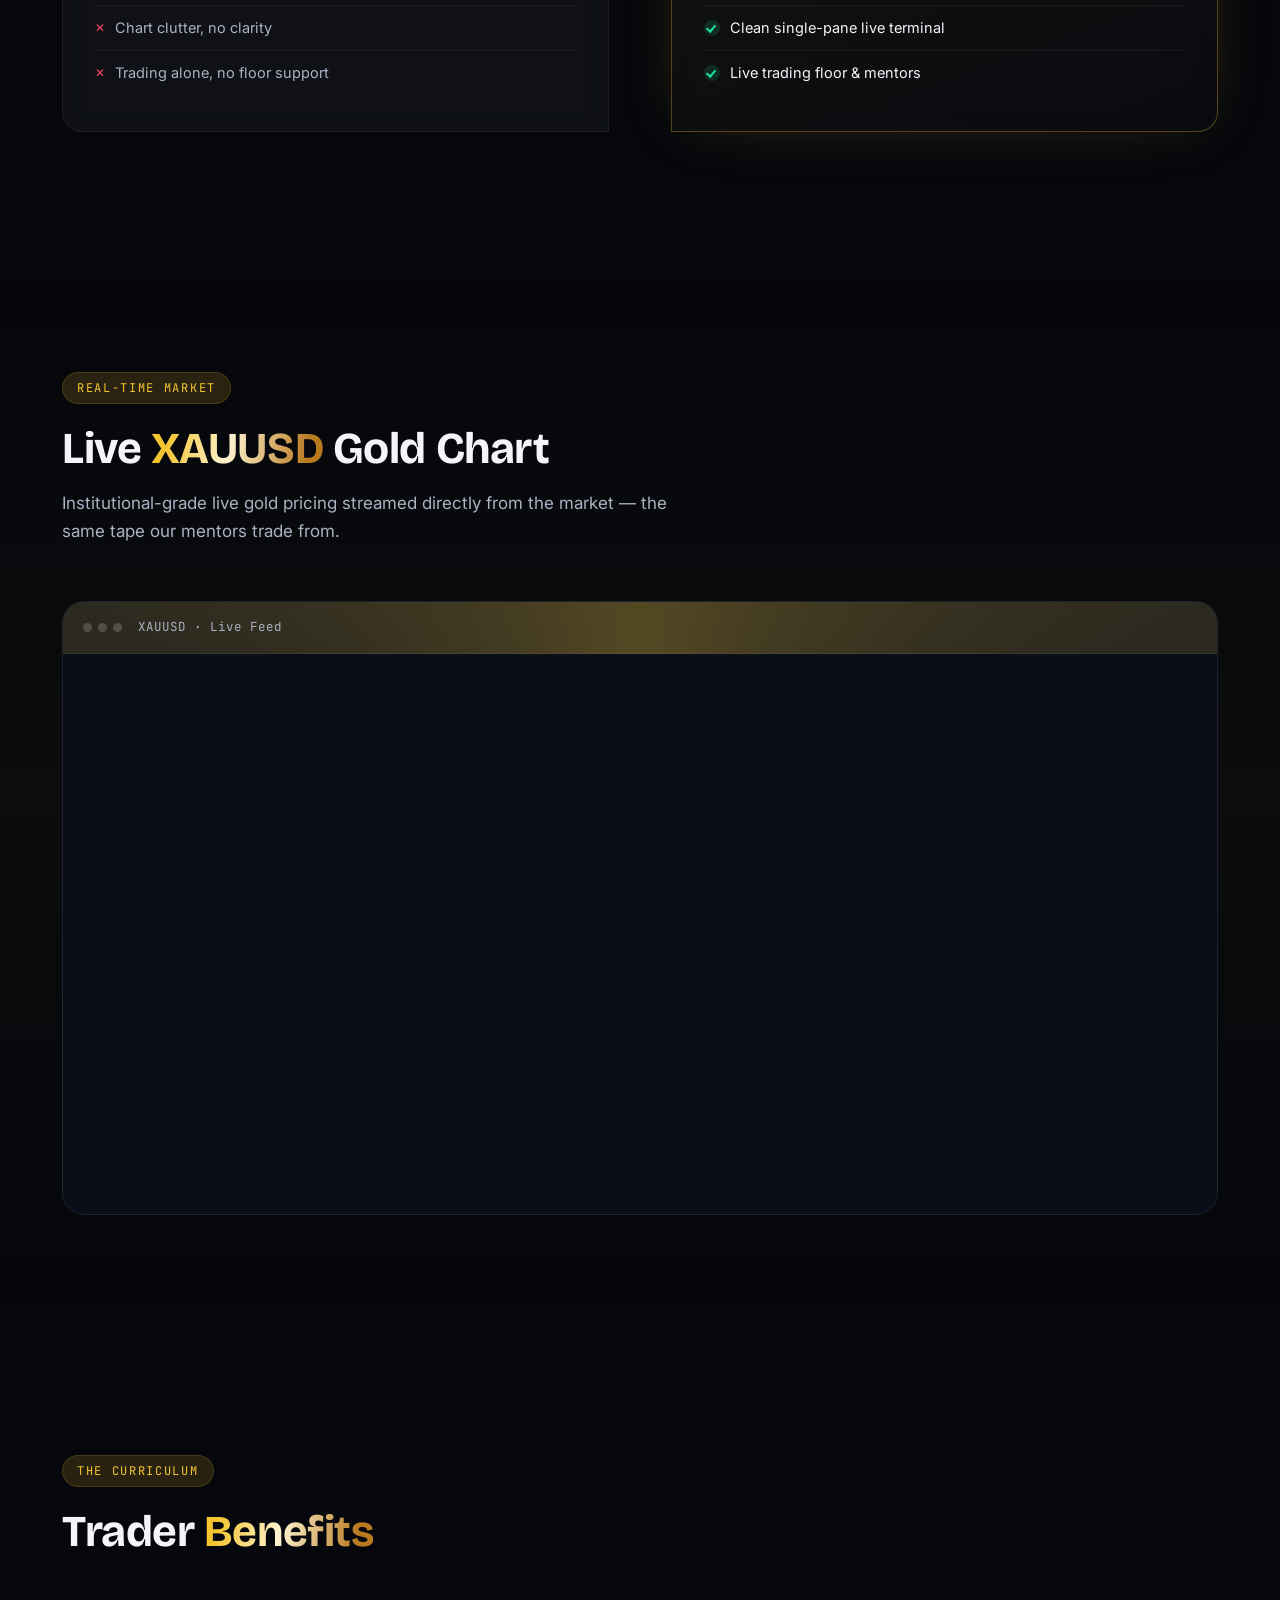
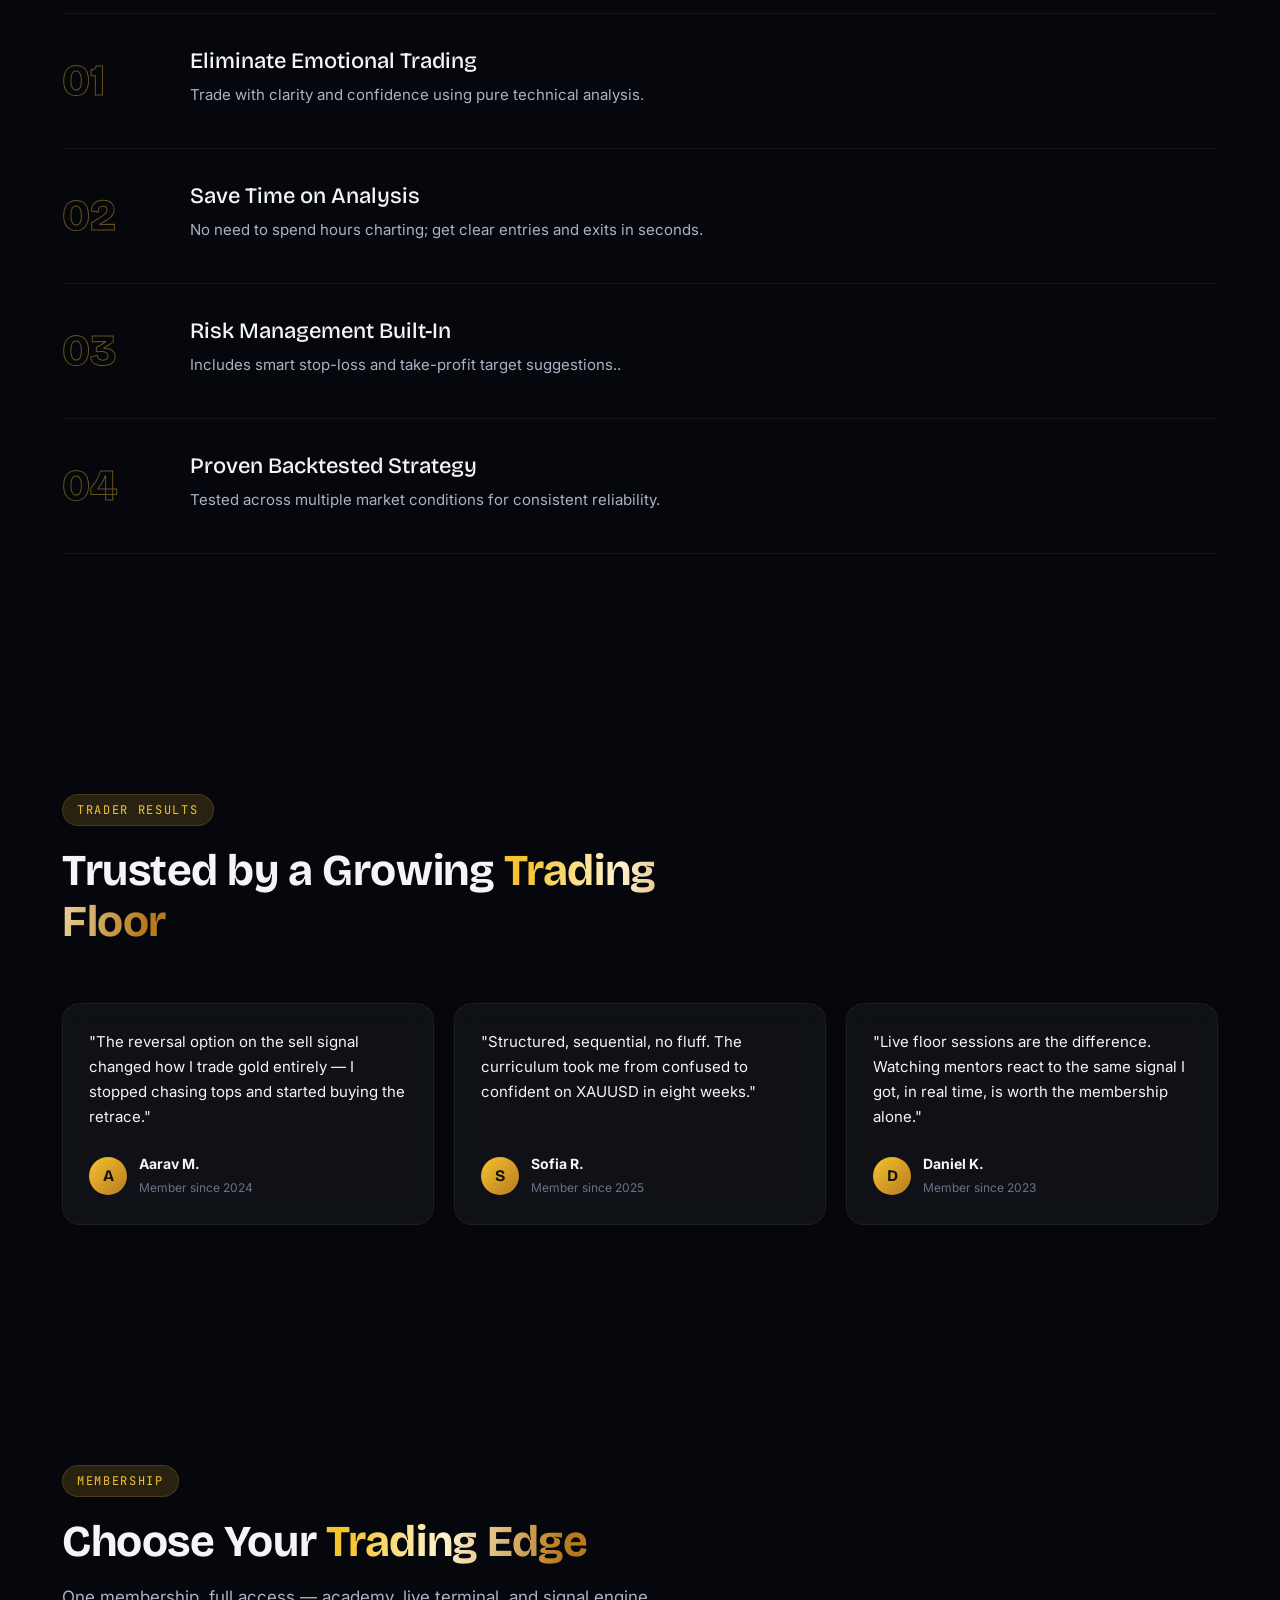
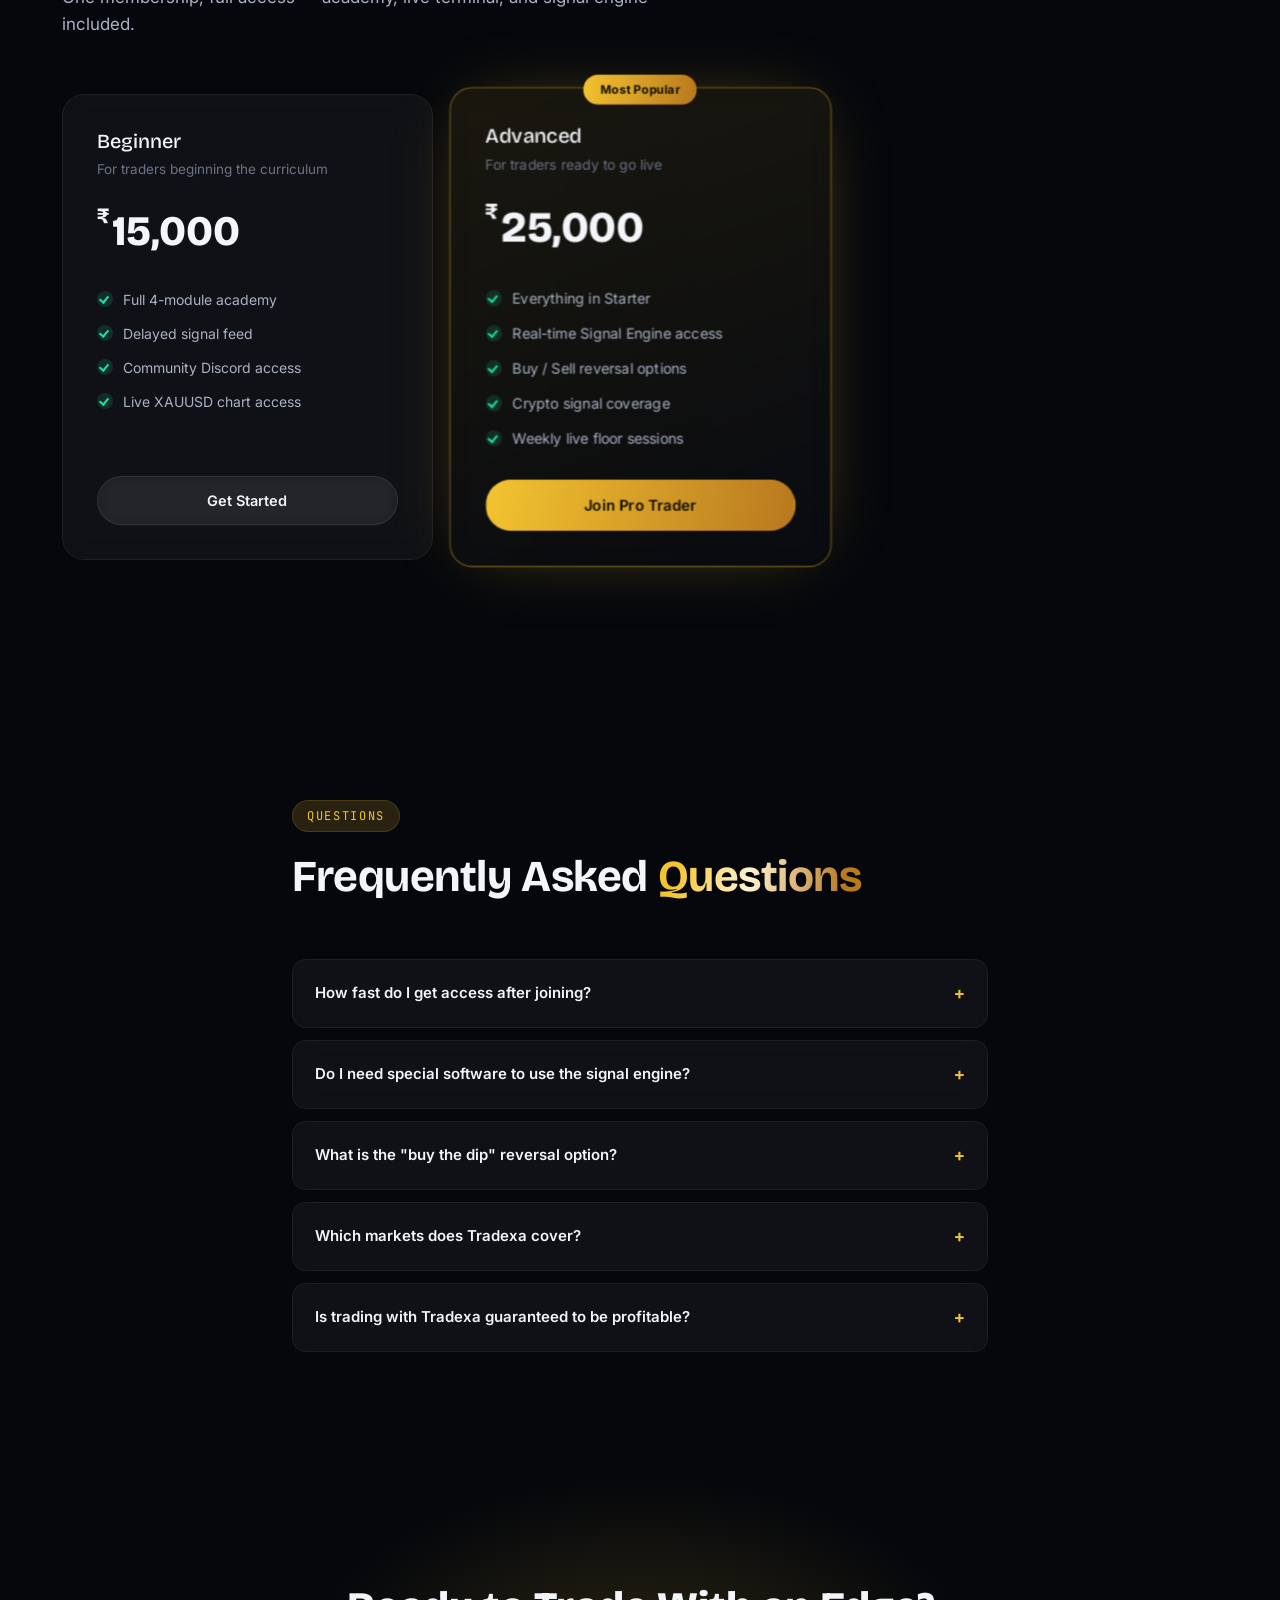
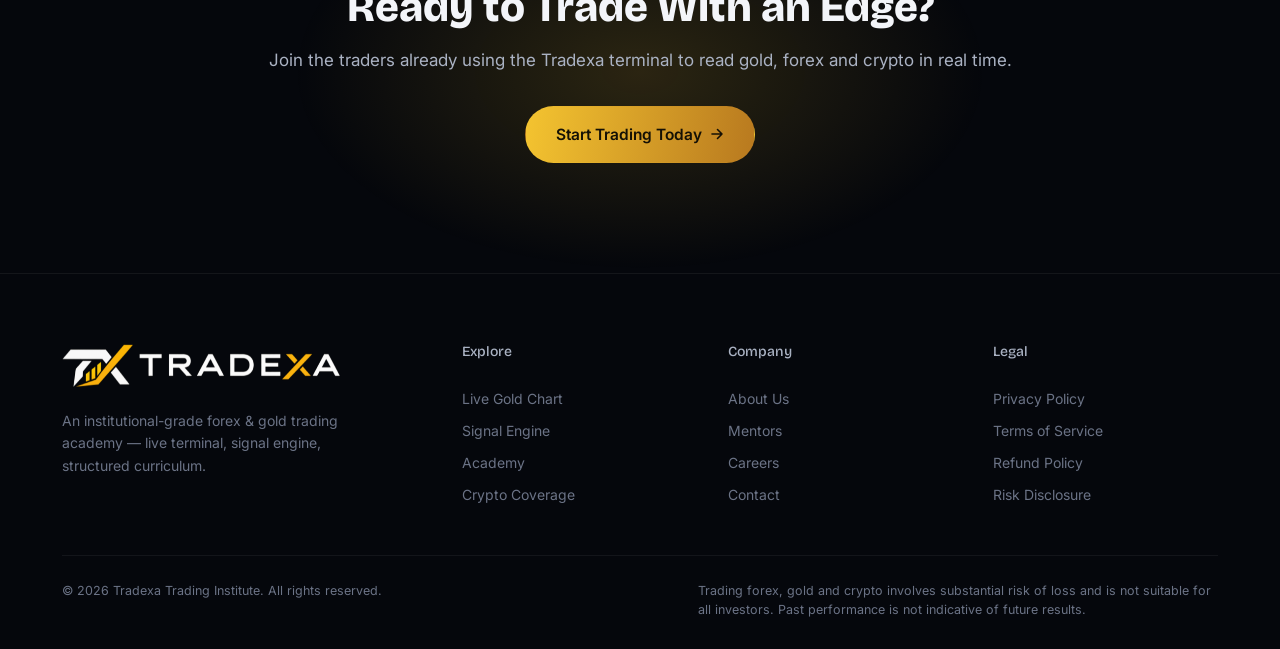
==== commit 023c4f5f: "Tradexa" ====
--- a/index.html
+++ b/index.html
@@ -11,6 +11,7 @@
 <link href="https://fonts.googleapis.com/css2?family=Bricolage+Grotesque:opsz,wght@12..96,400;12..96,500;12..96,600;12..96,700;12..96,800&family=Inter:wght@300;400;500;600;700&family=JetBrains+Mono:wght@400;500;600;700&display=swap" rel="stylesheet">
 <link href="https://cdn.jsdelivr.net/npm/bootstrap@5.3.3/dist/css/bootstrap.min.css" rel="stylesheet">
 <link rel="stylesheet" href="style.css">
+<link rel="stylesheet" href="page-transitions.css">
 </head>
 <body>
 
@@ -44,7 +45,7 @@
 
     <div class="header-actions">
       <a href="#pricing" class="btn btn-ghost">Member Login</a>
-      <a href="#pricing" class="btn btn-primary">
+      <a href="indicator.html" class="btn btn-primary">
         <span>Start Trading</span>
         <svg width="14" height="14" viewBox="0 0 14 14" fill="none"><path d="M2 7H12M12 7L7.5 2.5M12 7L7.5 11.5" stroke="currentColor" stroke-width="1.6" stroke-linecap="round" stroke-linejoin="round"/></svg>
       </a>
@@ -532,6 +533,7 @@
 
 <script src="https://s3.tradingview.com/tv.js"></script>
 <script src="https://cdn.jsdelivr.net/npm/bootstrap@5.3.3/dist/js/bootstrap.bundle.min.js"></script>
+<script src="page-transitions.js"></script>
 <script src="script.js"></script>
 </body>
 </html>
--- a/style.css
+++ b/style.css
@@ -537,7 +537,7 @@
 /* mobile nav drawer */
 .main-nav.open{
   display:flex; position:fixed; top:0; right:0; height:100vh; width:78%; max-width:320px;
-  background:rgba(6,9,15,0.97); backdrop-filter:blur(20px); flex-direction:column; padding:100px 32px; gap:26px;
+  background:#05070c; flex-direction:column; padding:100px 32px; gap:26px;
   border-left:1px solid var(--border); z-index:45; font-size:17px;
 }
 
--- a/page-transitions.css
+++ b/page-transitions.css
@@ -0,0 +1,26 @@
+@view-transition {
+  navigation: auto;
+}
+
+html {
+  background-color: #050811;
+}
+
+body {
+  animation: page-fade-in 0.4s ease-in-out;
+}
+
+body.page-transitioning-out {
+  animation: page-fade-out 0.4s ease-in-out forwards;
+  pointer-events: none;
+}
+
+@keyframes page-fade-in {
+  from { opacity: 0; }
+  to { opacity: 1; }
+}
+
+@keyframes page-fade-out {
+  from { opacity: 1; }
+  to { opacity: 0; }
+}
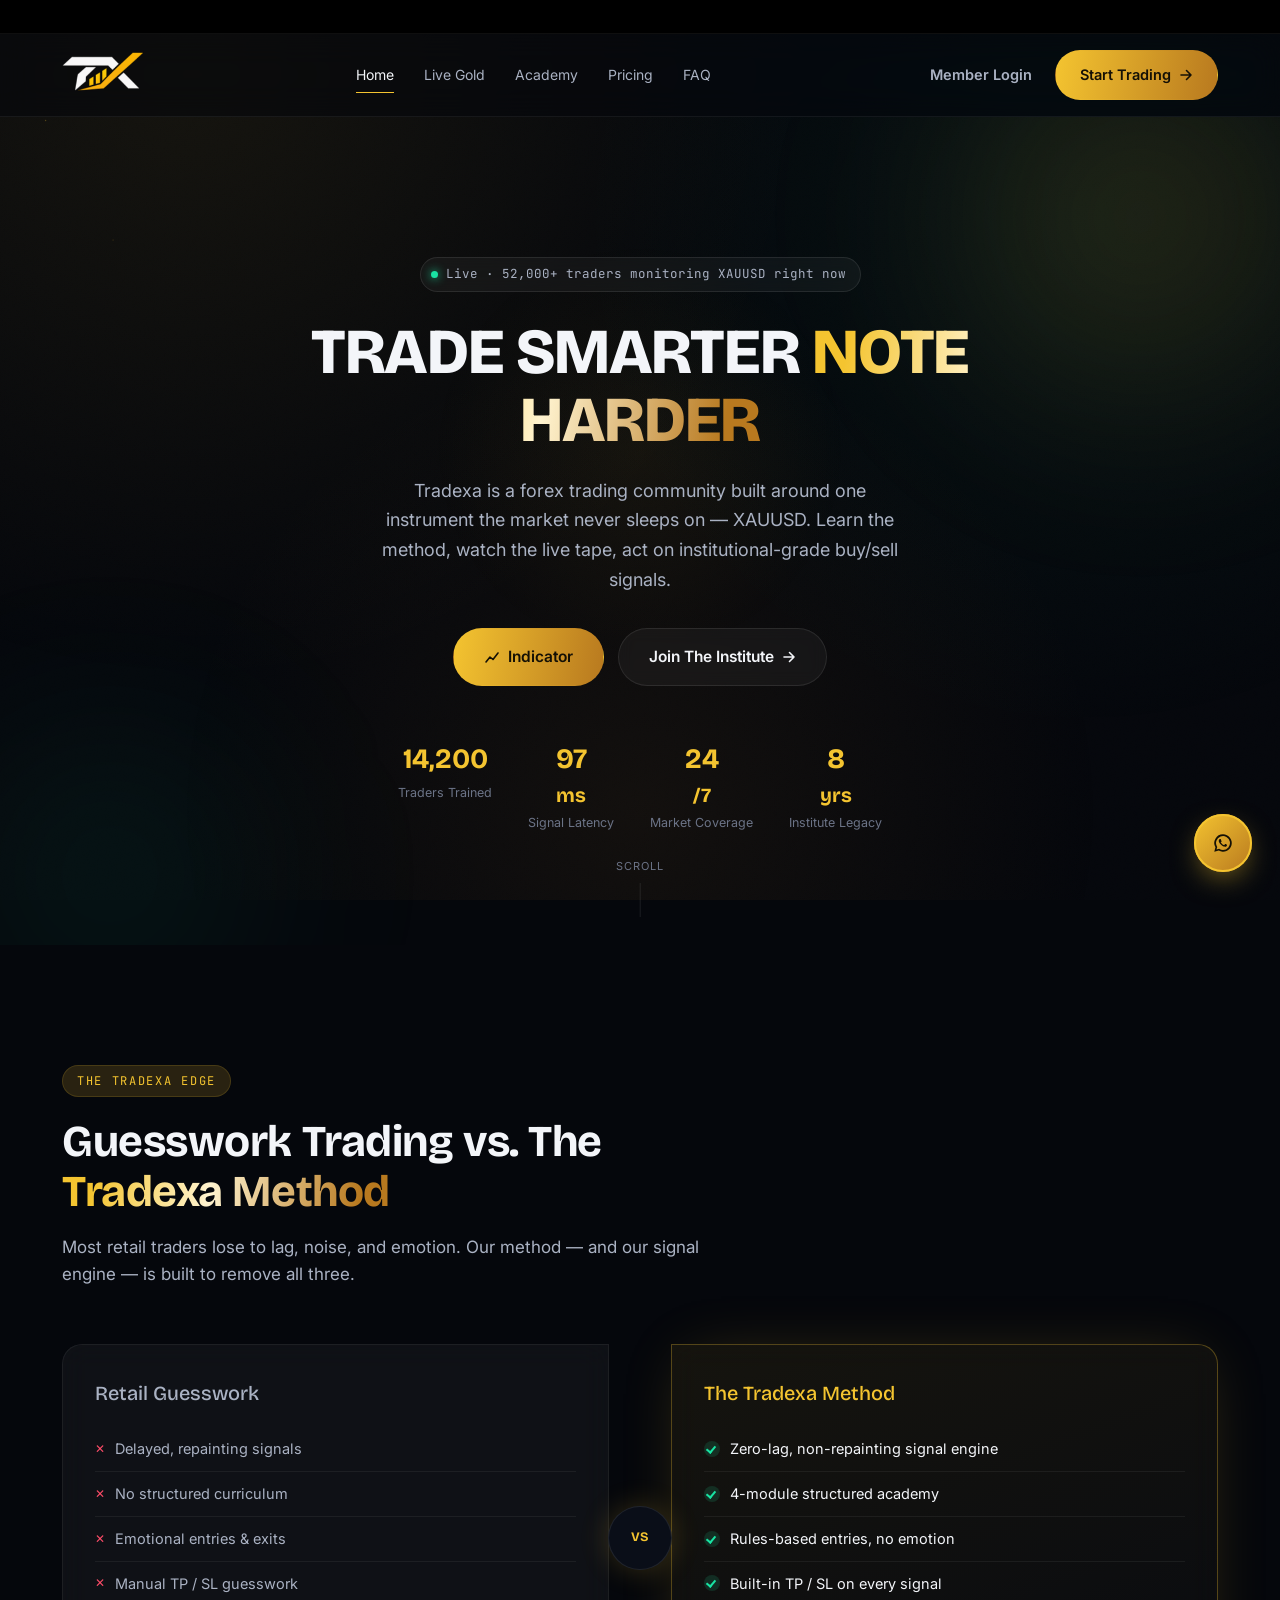
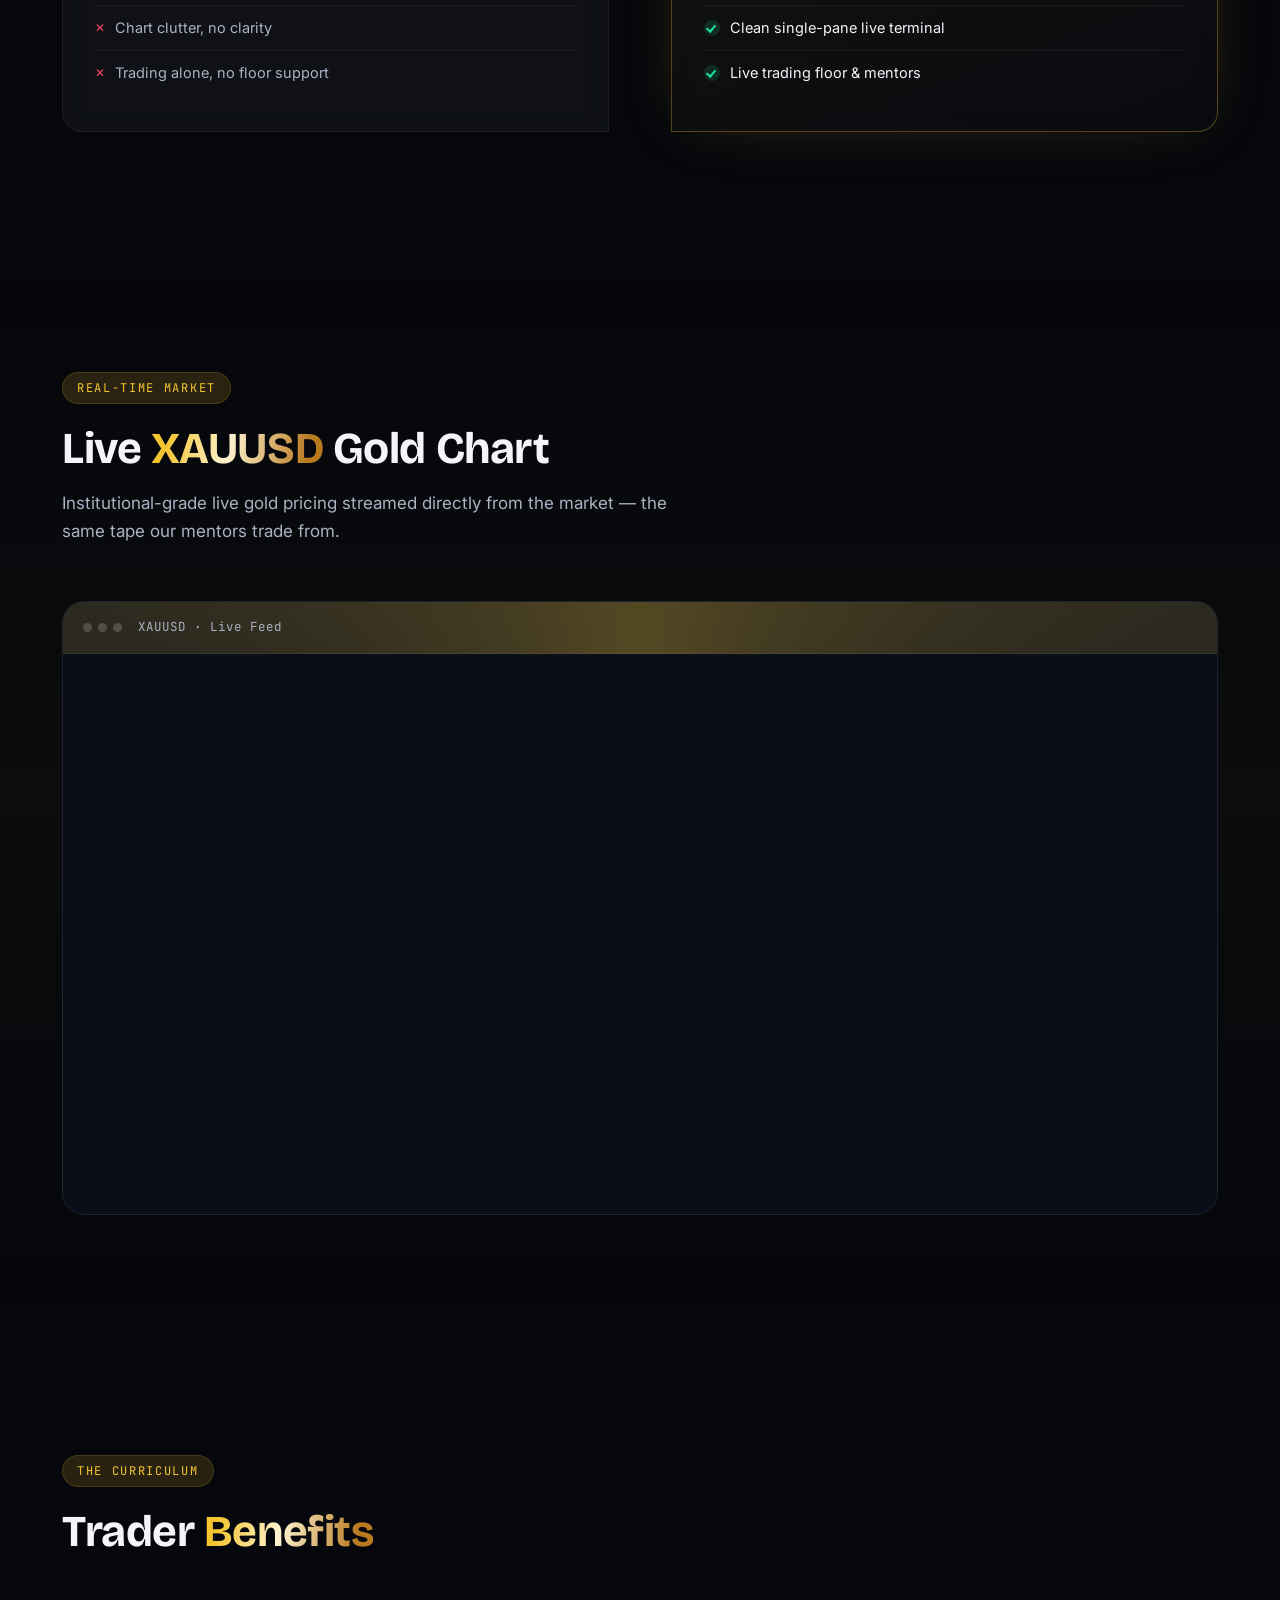
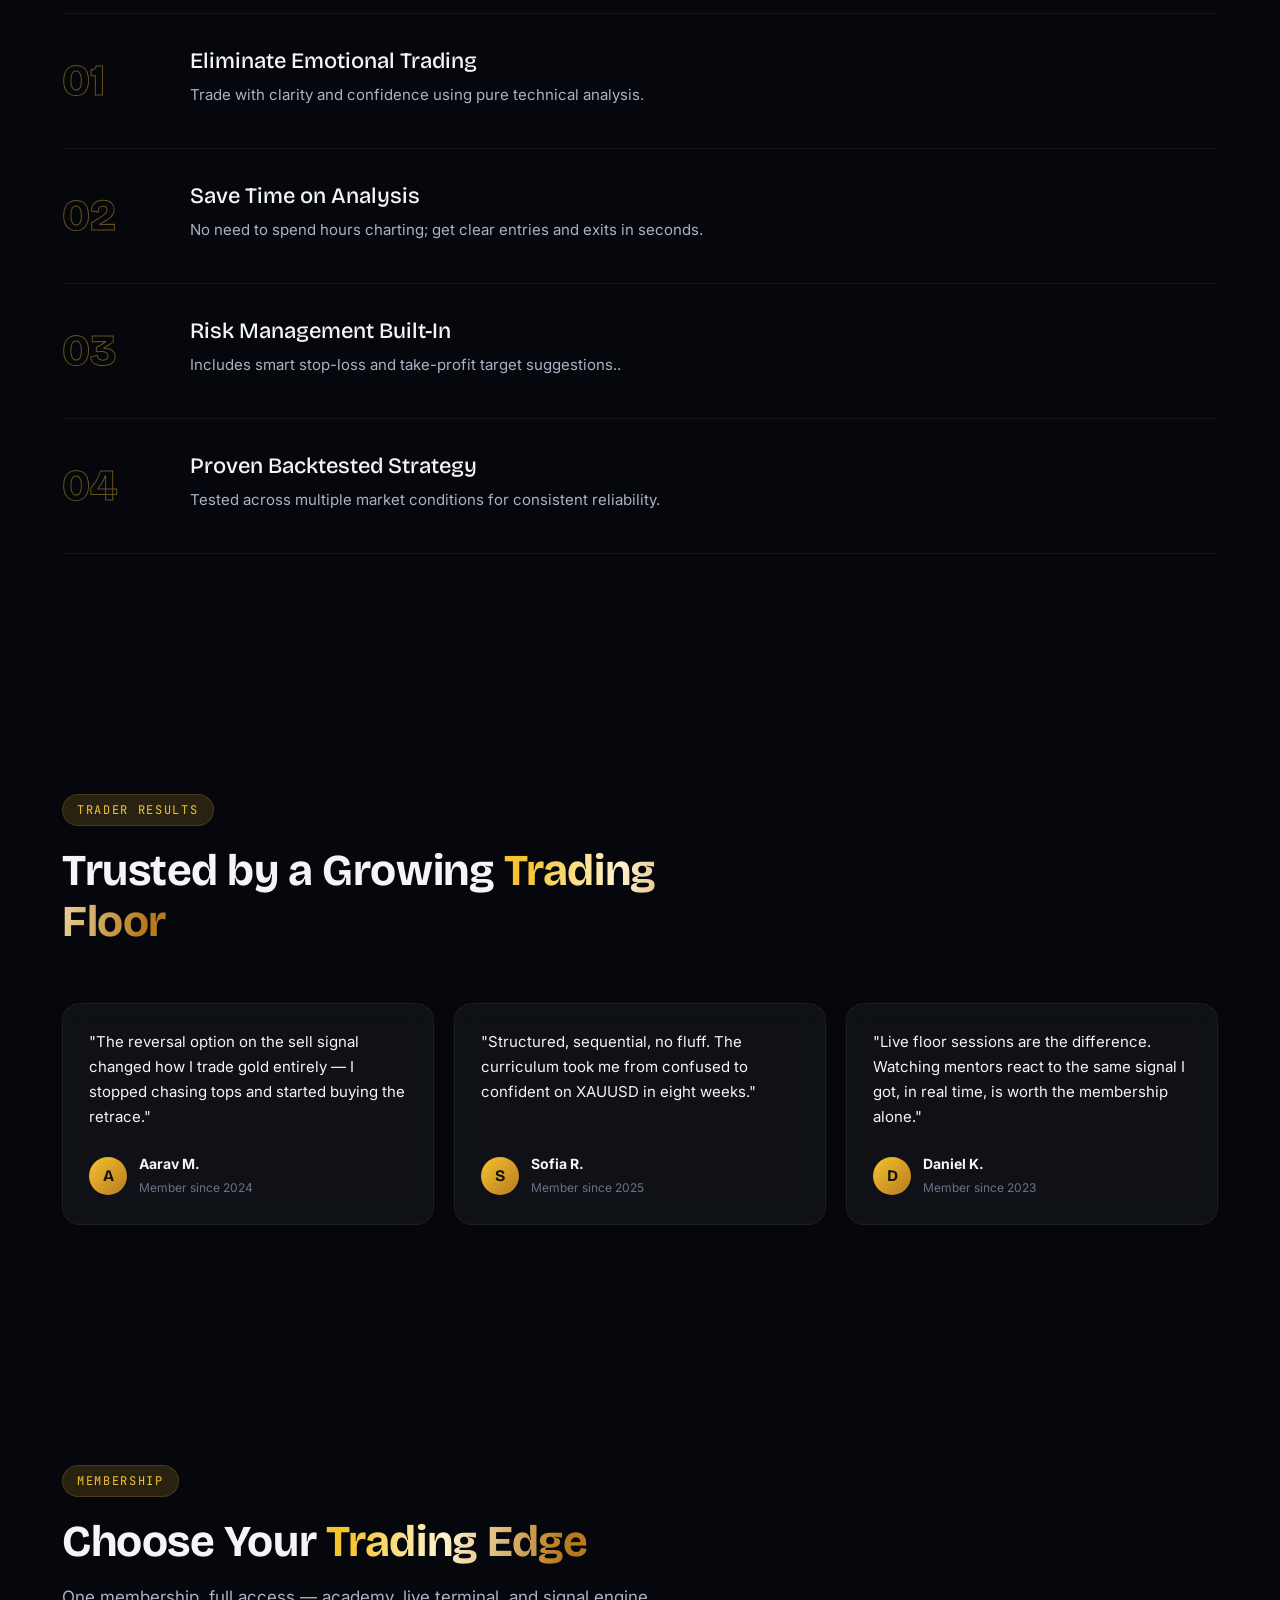
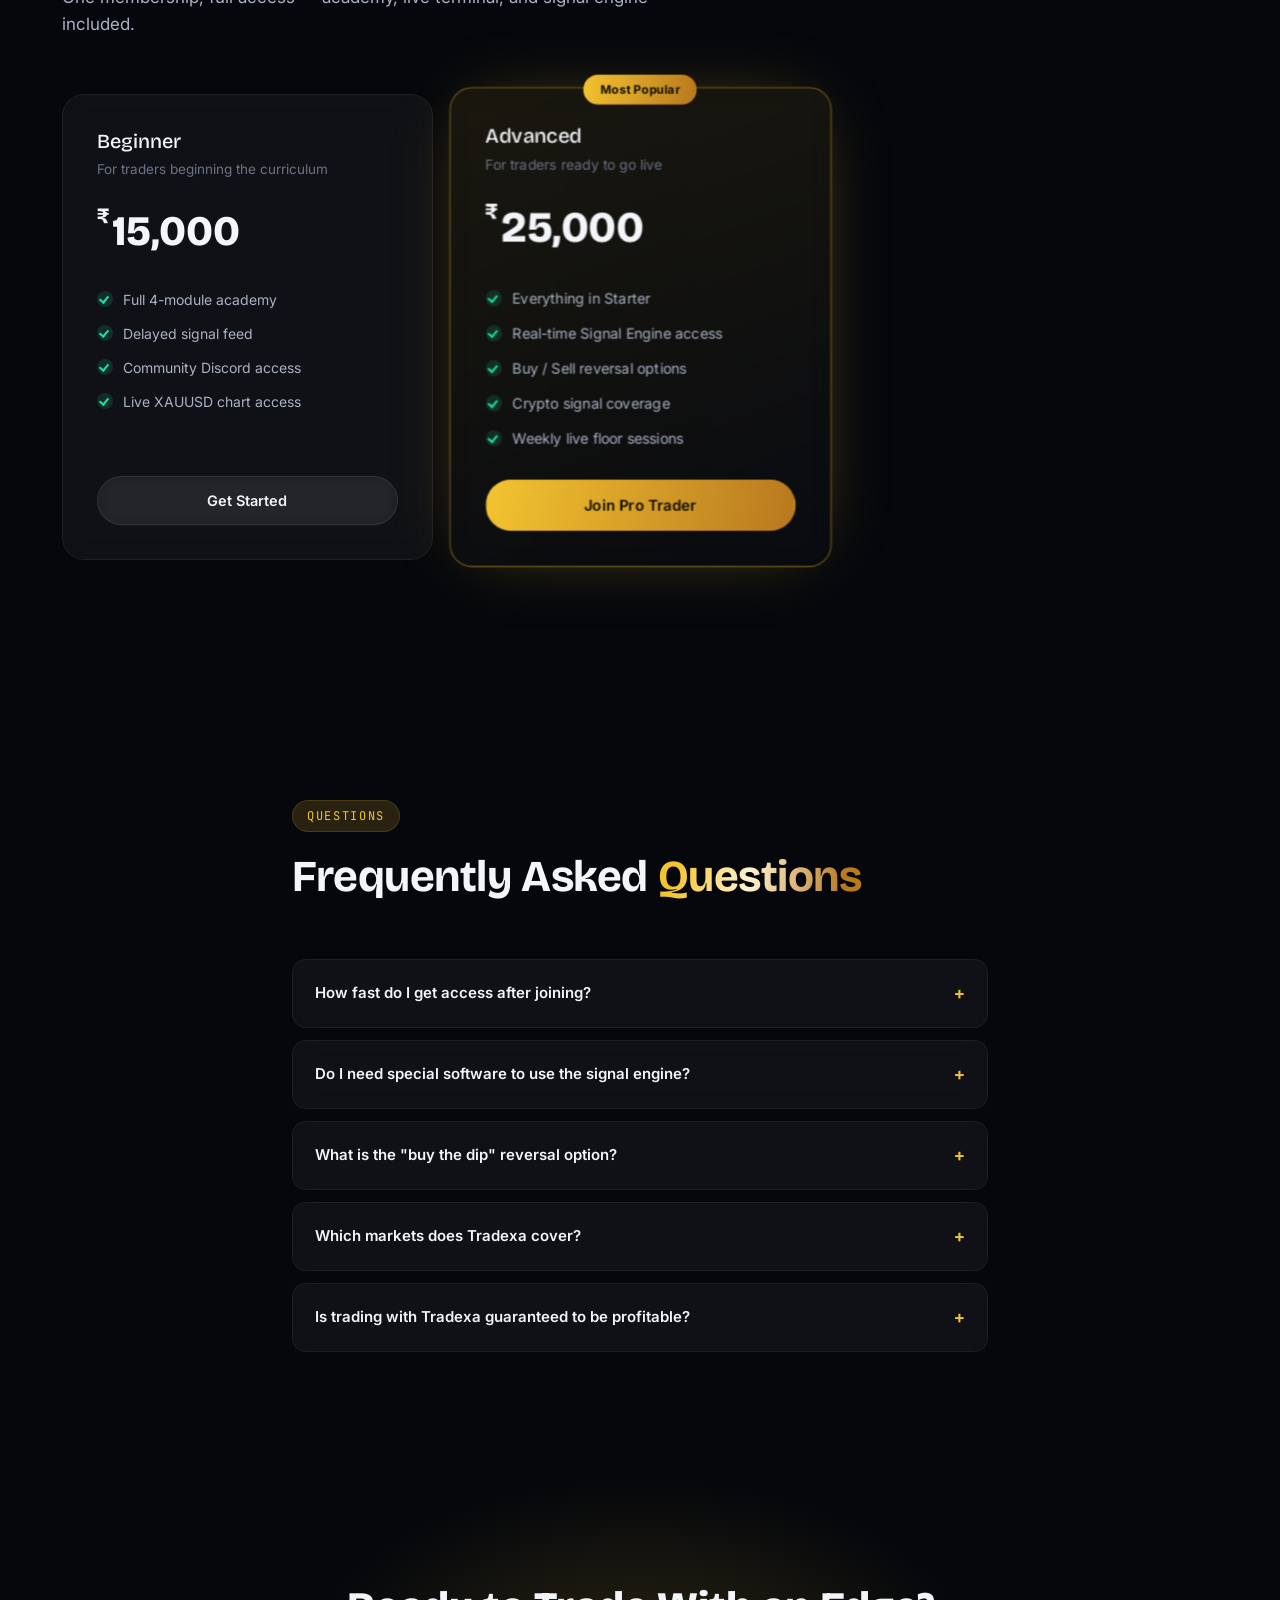
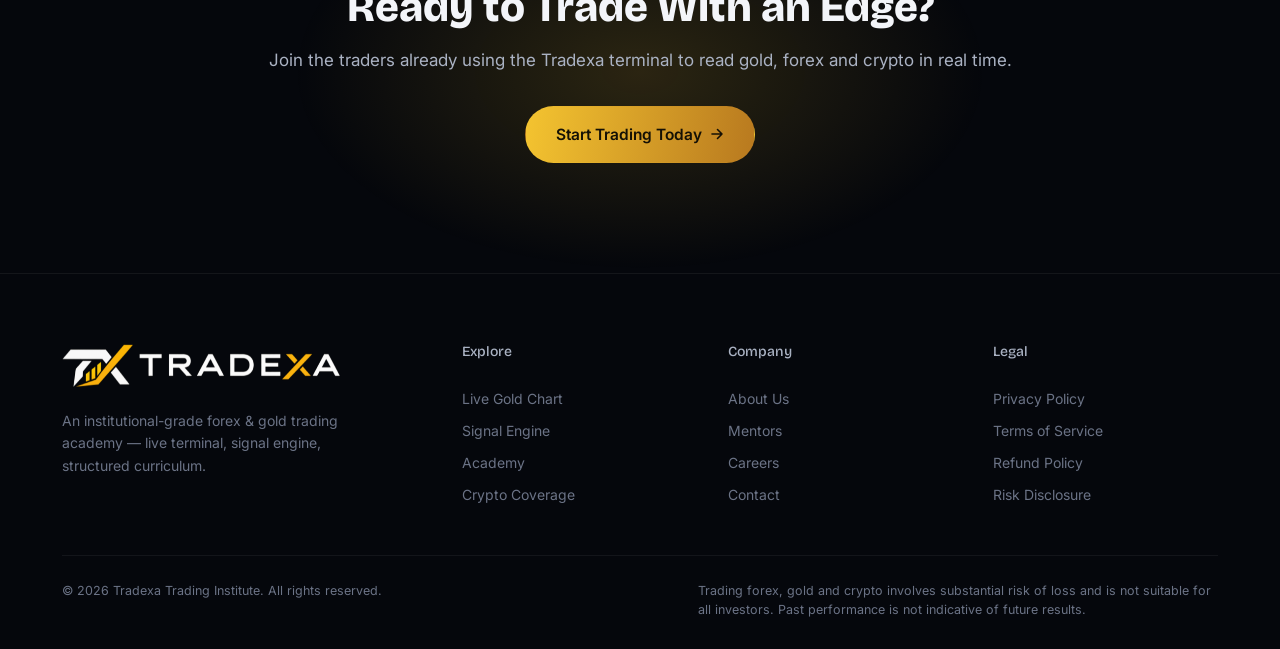
==== commit 442916ab: "Tradexa" ====
--- a/index.html
+++ b/index.html
@@ -5,7 +5,44 @@
 <meta name="viewport" content="width=device-width, initial-scale=1.0">
 <title>Tradexa | Institutional Forex &amp; Gold Trading Academy</title>
 <meta name="description" content="Tradexa is a forex and gold trading institute delivering live XAUUSD market intelligence, institutional-grade signal technology, and structured trading education.">
-<link rel="icon" type="image/svg+xml" href="logo.svg">
+<meta name="theme-color" content="#050811">
+<meta name="robots" content="max-image-preview:large">
+<link rel="icon" type="image/png" sizes="48x48" href="https://www.tradexatrader.com/favicon-48.png">
+<link rel="icon" type="image/png" sizes="96x96" href="https://www.tradexatrader.com/favicon-96.png">
+<link rel="icon" type="image/png" sizes="192x192" href="https://www.tradexatrader.com/favicon-192.png">
+<link rel="apple-touch-icon" sizes="180x180" href="https://www.tradexatrader.com/apple-touch-icon.png">
+<meta property="og:type" content="website">
+<meta property="og:title" content="Tradexa | Institutional Forex &amp; Gold Trading Academy">
+<meta property="og:description" content="Tradexa is a forex and gold trading institute delivering live XAUUSD market intelligence, institutional-grade signal technology, and structured trading education.">
+<meta property="og:url" content="https://www.tradexatrader.com/">
+<meta property="og:image" content="https://www.tradexatrader.com/Backgrund.png">
+<meta property="og:image:alt" content="Gold XAUUSD trading chart for the Tradexa trading academy">
+<meta property="og:image:width" content="1905">
+<meta property="og:image:height" content="620">
+<meta name="twitter:card" content="summary_large_image">
+<meta name="twitter:title" content="Tradexa | Institutional Forex &amp; Gold Trading Academy">
+<meta name="twitter:description" content="Tradexa is a forex and gold trading institute delivering live XAUUSD market intelligence, institutional-grade signal technology, and structured trading education.">
+<meta name="twitter:image" content="https://www.tradexatrader.com/Backgrund.png">
+<meta name="twitter:image:alt" content="Gold XAUUSD trading chart for the Tradexa trading academy">
+<meta name="thumbnail" content="https://www.tradexatrader.com/Backgrund.png">
+<script type="application/ld+json">
+{
+  "@context": "https://schema.org",
+  "@graph": [
+    {
+      "@type": "Organization",
+      "name": "Tradexa",
+      "url": "https://www.tradexatrader.com",
+      "logo": "https://www.tradexatrader.com/logo.png"
+    },
+    {
+      "@type": "WebSite",
+      "name": "Tradexa",
+      "url": "https://www.tradexatrader.com"
+    }
+  ]
+}
+</script>
 <link rel="preconnect" href="https://fonts.googleapis.com">
 <link rel="preconnect" href="https://fonts.gstatic.com" crossorigin>
 <link href="https://fonts.googleapis.com/css2?family=Bricolage+Grotesque:opsz,wght@12..96,400;12..96,500;12..96,600;12..96,700;12..96,800&family=Inter:wght@300;400;500;600;700&family=JetBrains+Mono:wght@400;500;600;700&display=swap" rel="stylesheet">
@@ -30,7 +67,7 @@
 <header class="site-header" id="siteHeader">
   <div class="header-inner">
     <a href="index.html" class="logo">
-      <img src="logo home (2).png" alt="Tradexa Logo" style="height: 45px; width: auto;">
+      <img src="logo home (2).png" alt="Tradexa Forex and Gold XAUUSD Trading Academy" width="313" height="160" style="height: 45px; width: auto;">
     </a>
 
     <nav class="main-nav" id="mainNav">
@@ -474,7 +511,7 @@
     <div class="footer-top">
       <div class="footer-brand">
         <a href="#home" class="logo">
-          <img src="logo-cropped.png" alt="Tradexa Logo" style="height: 50px; width: auto;">
+          <img src="logo-cropped.png" alt="Tradexa Forex and Gold XAUUSD Trading Academy" width="1464" height="160" style="height: 50px; width: auto;">
         </a>
         <p>An institutional-grade forex &amp; gold trading academy — live terminal, signal engine, structured curriculum.</p>
       </div>
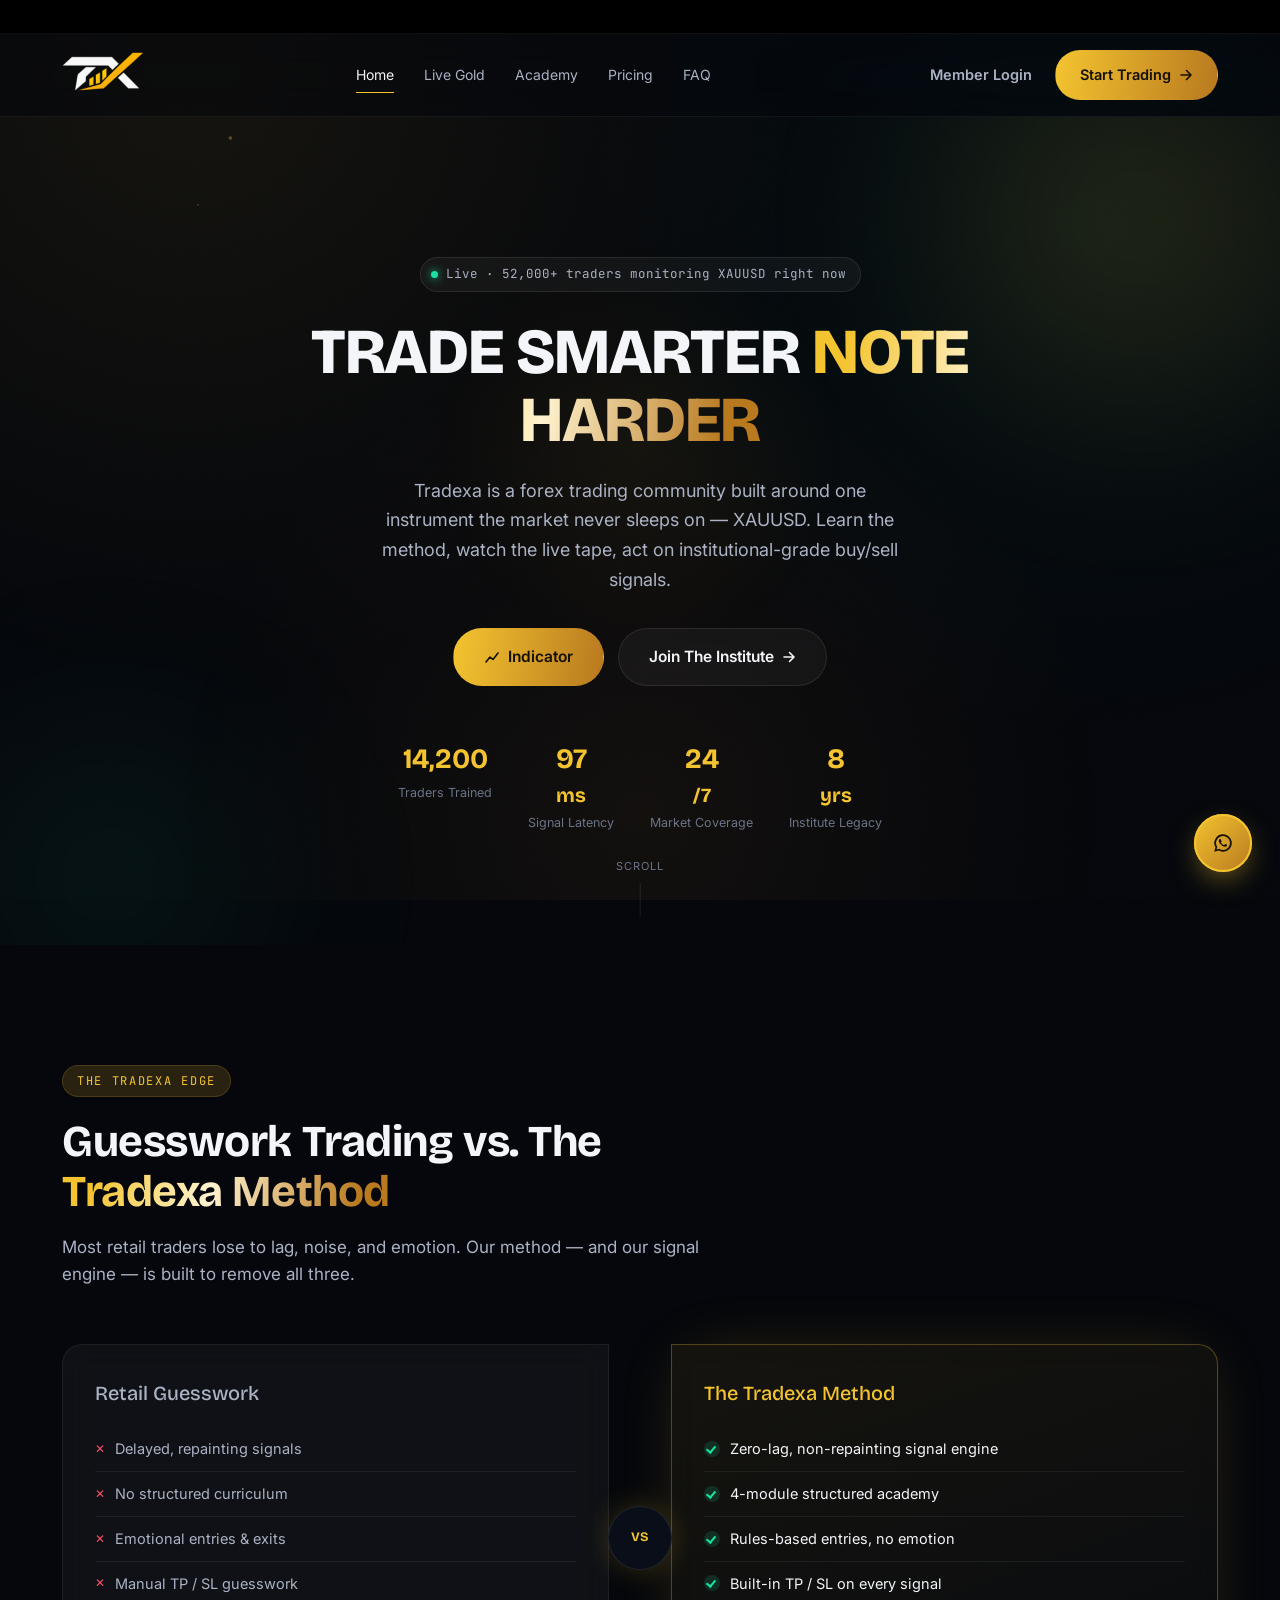
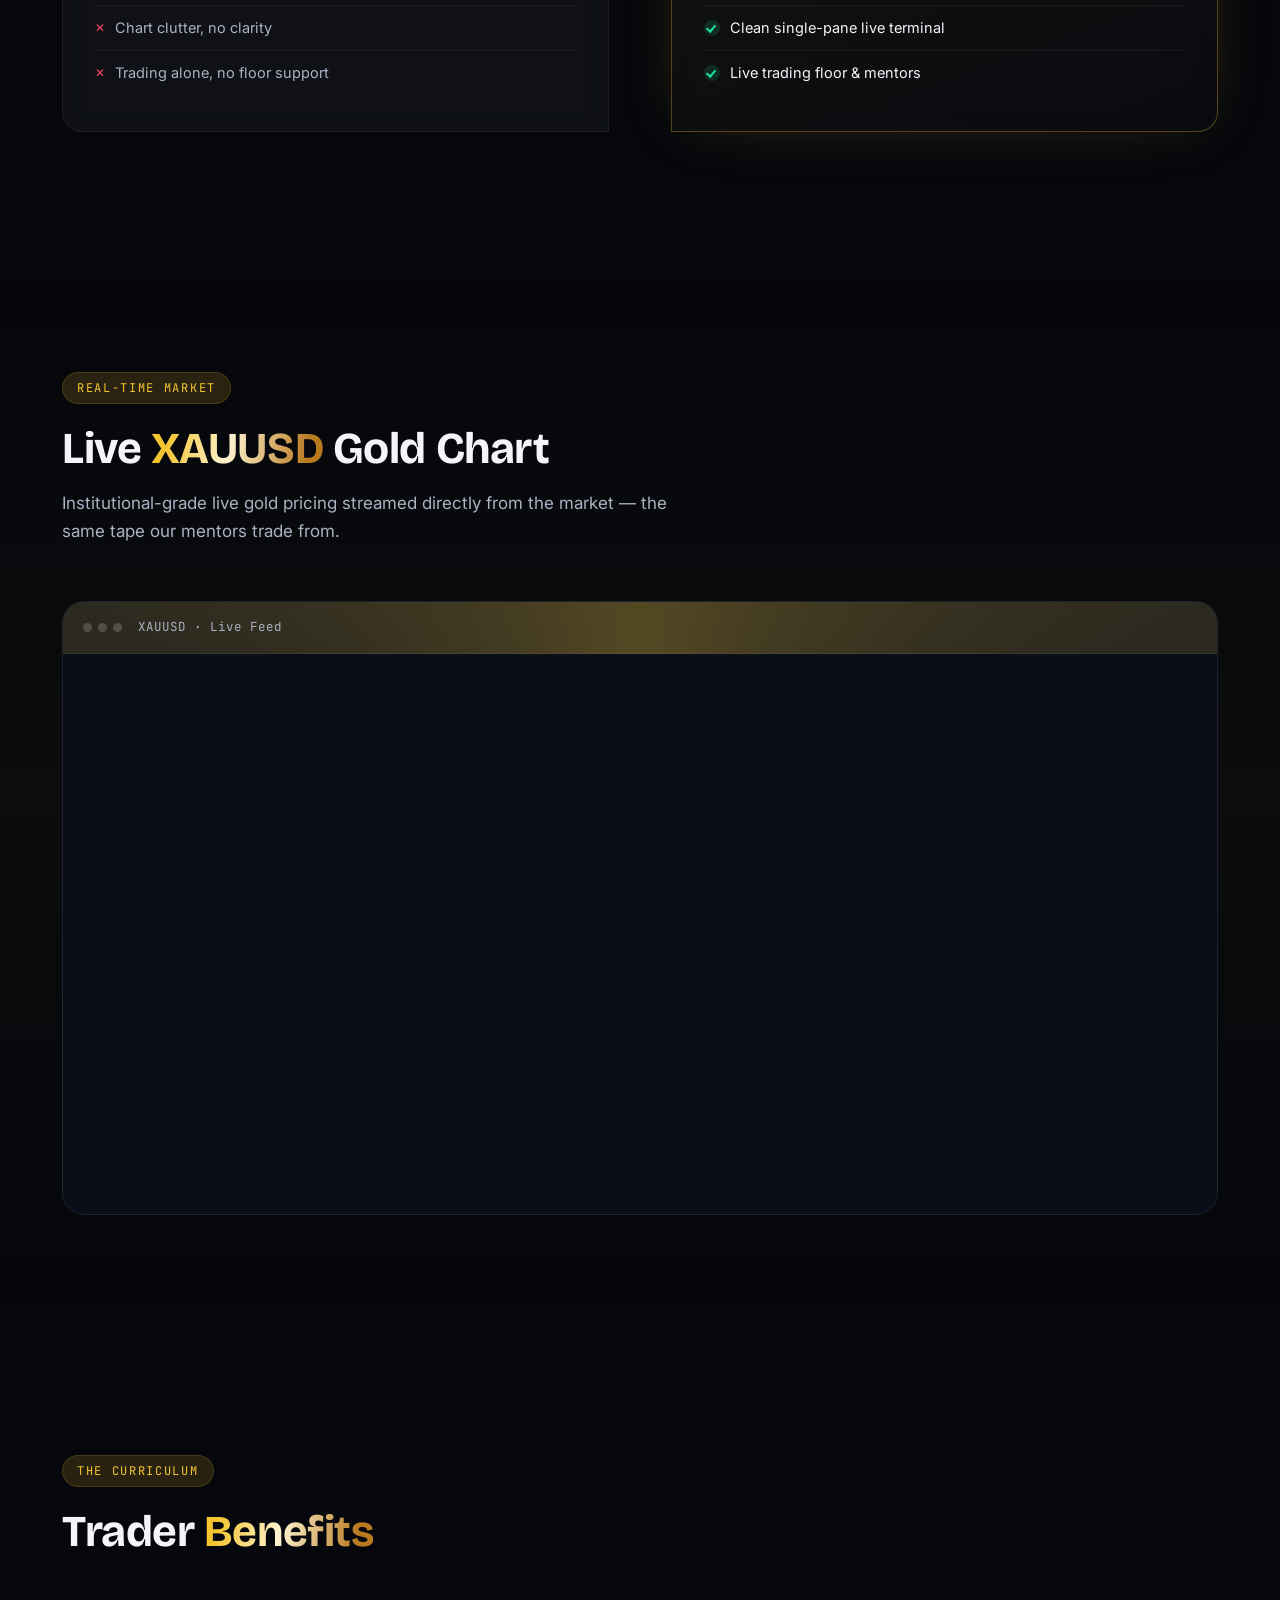
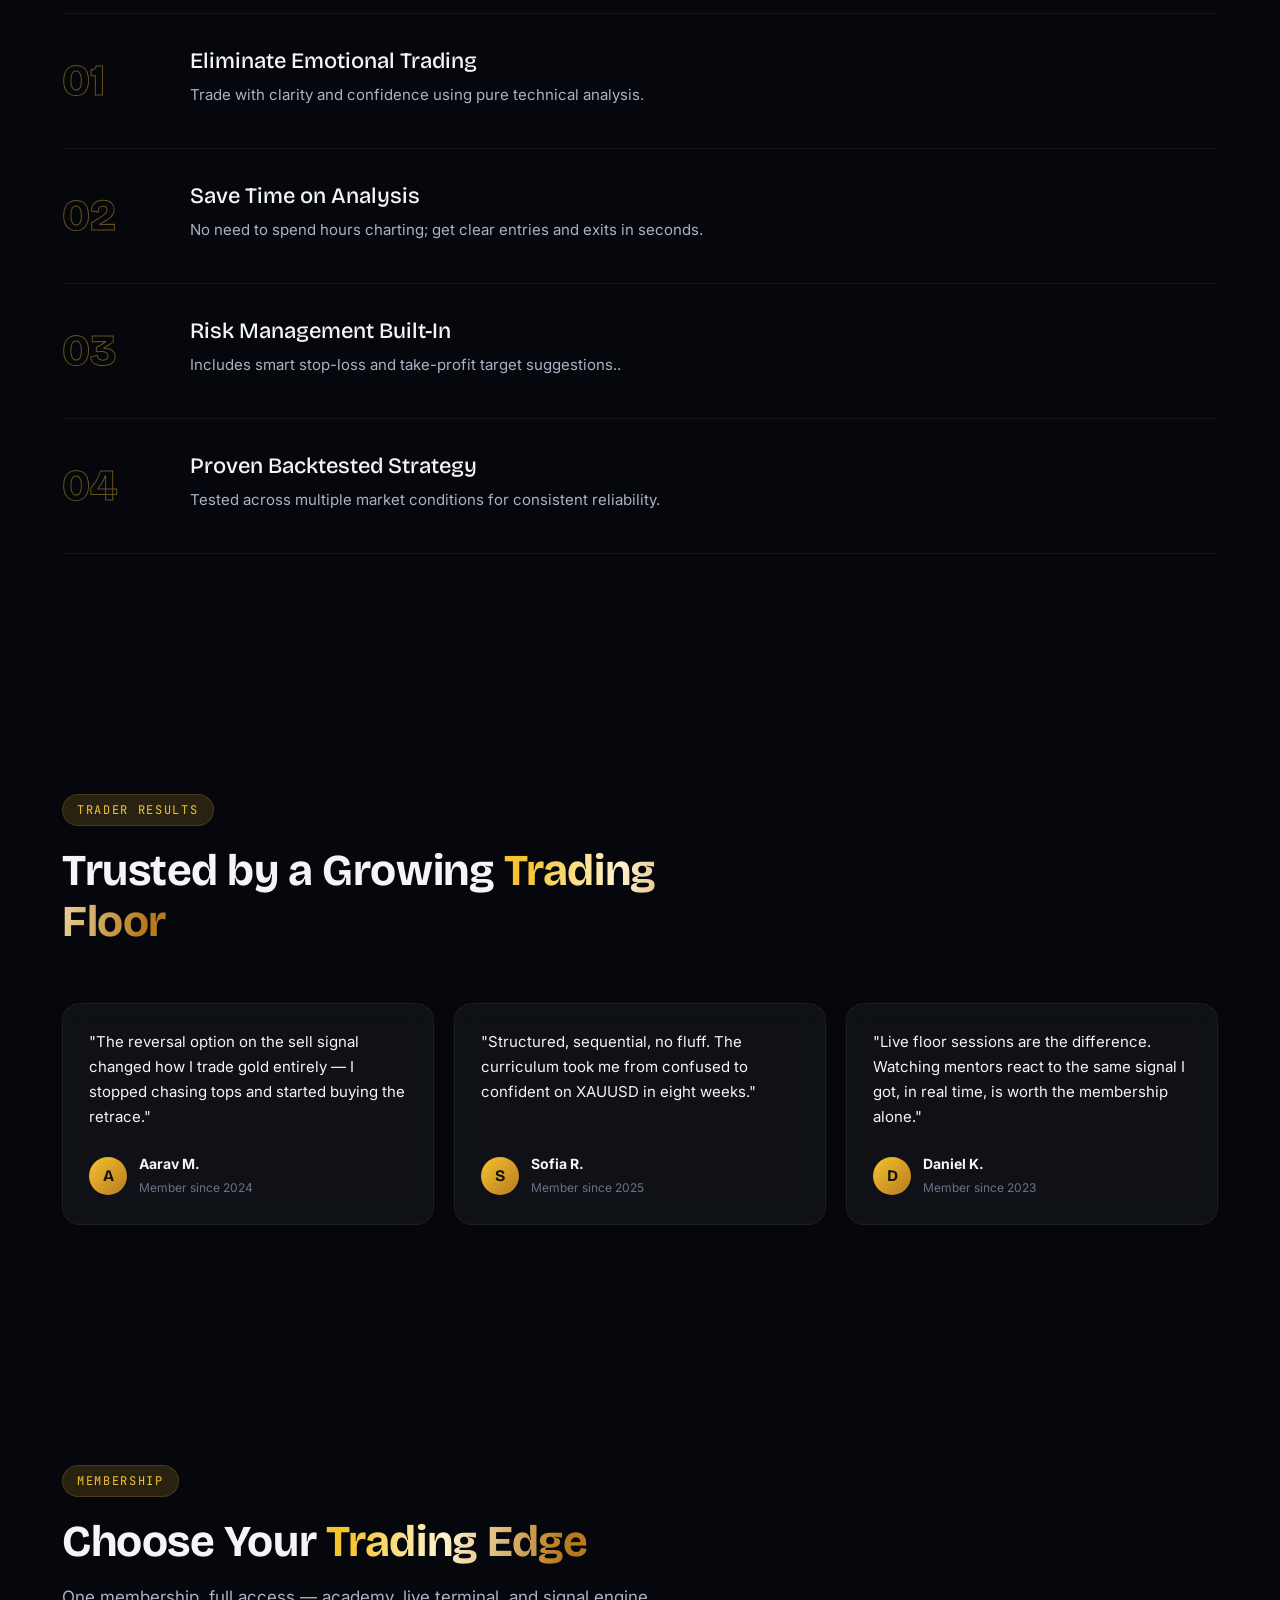
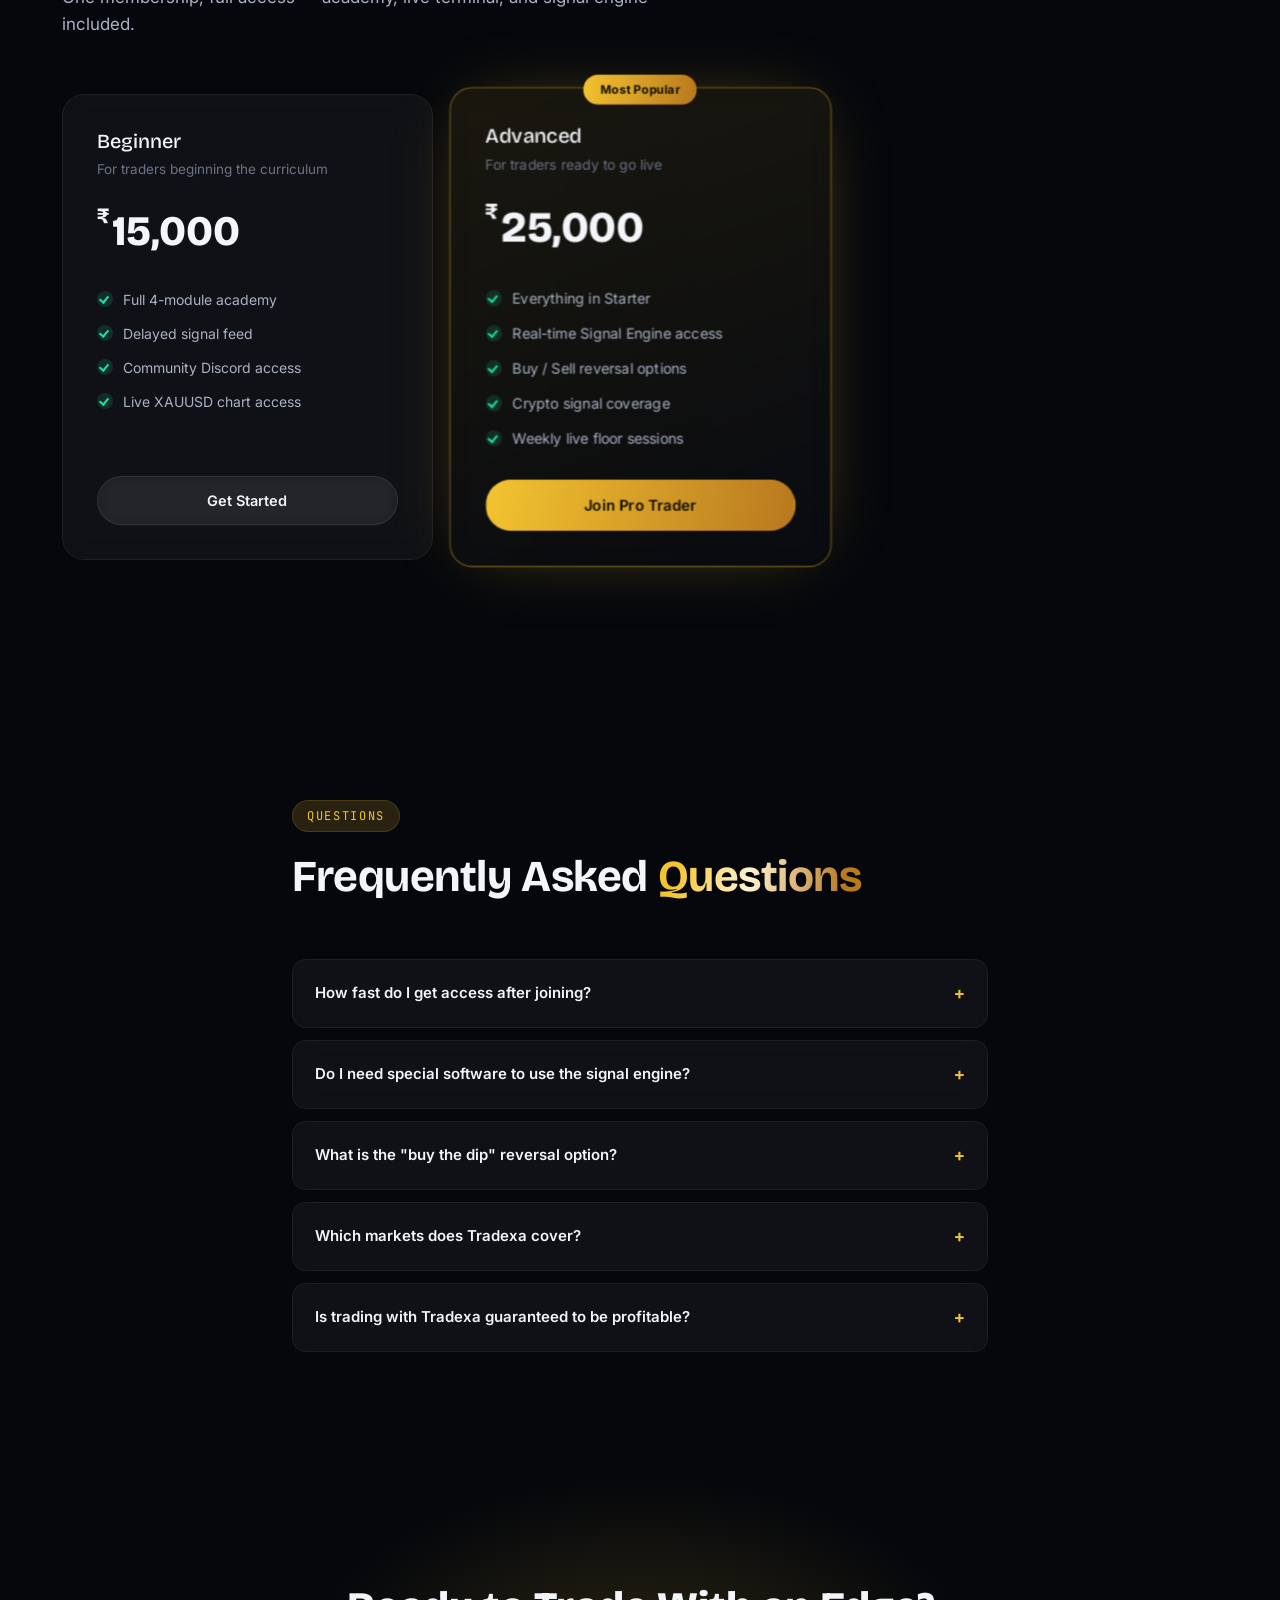
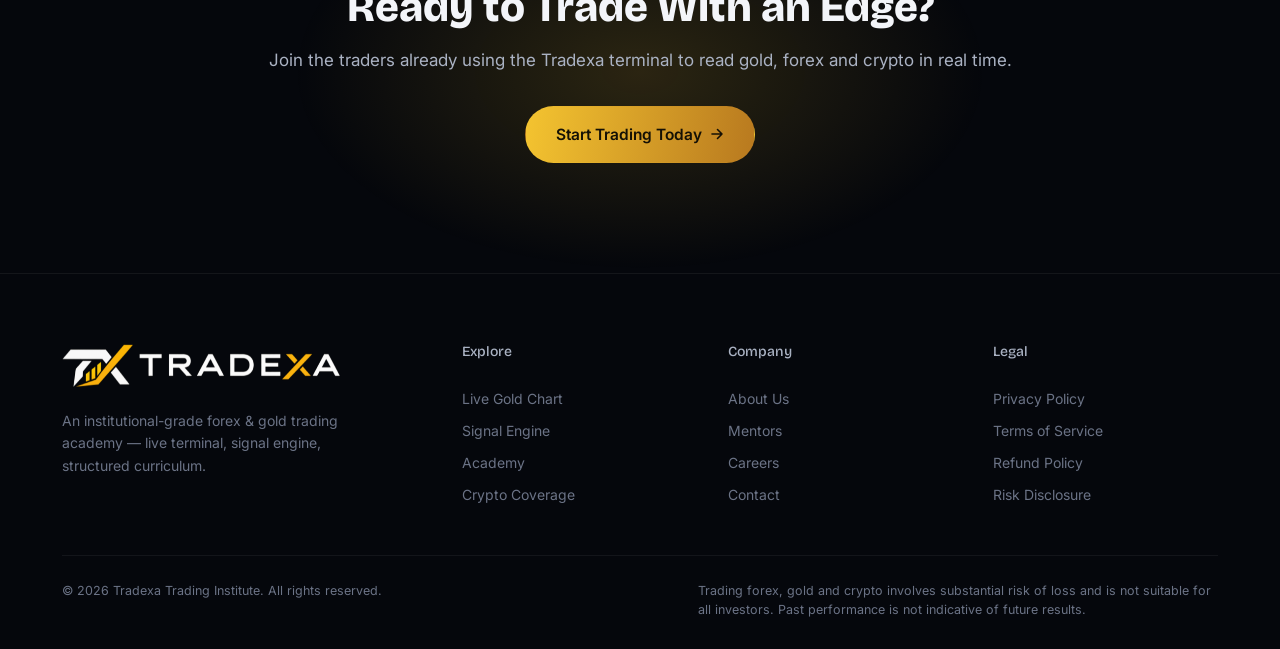
==== commit 274251ce: "Tradexa" ====
--- a/index.html
+++ b/index.html
@@ -33,7 +33,7 @@
       "@type": "Organization",
       "name": "Tradexa",
       "url": "https://www.tradexatrader.com",
-      "logo": "https://www.tradexatrader.com/logo.png"
+      "logo": "https://www.tradexatrader.com/favicon-192.png"
     },
     {
       "@type": "WebSite",
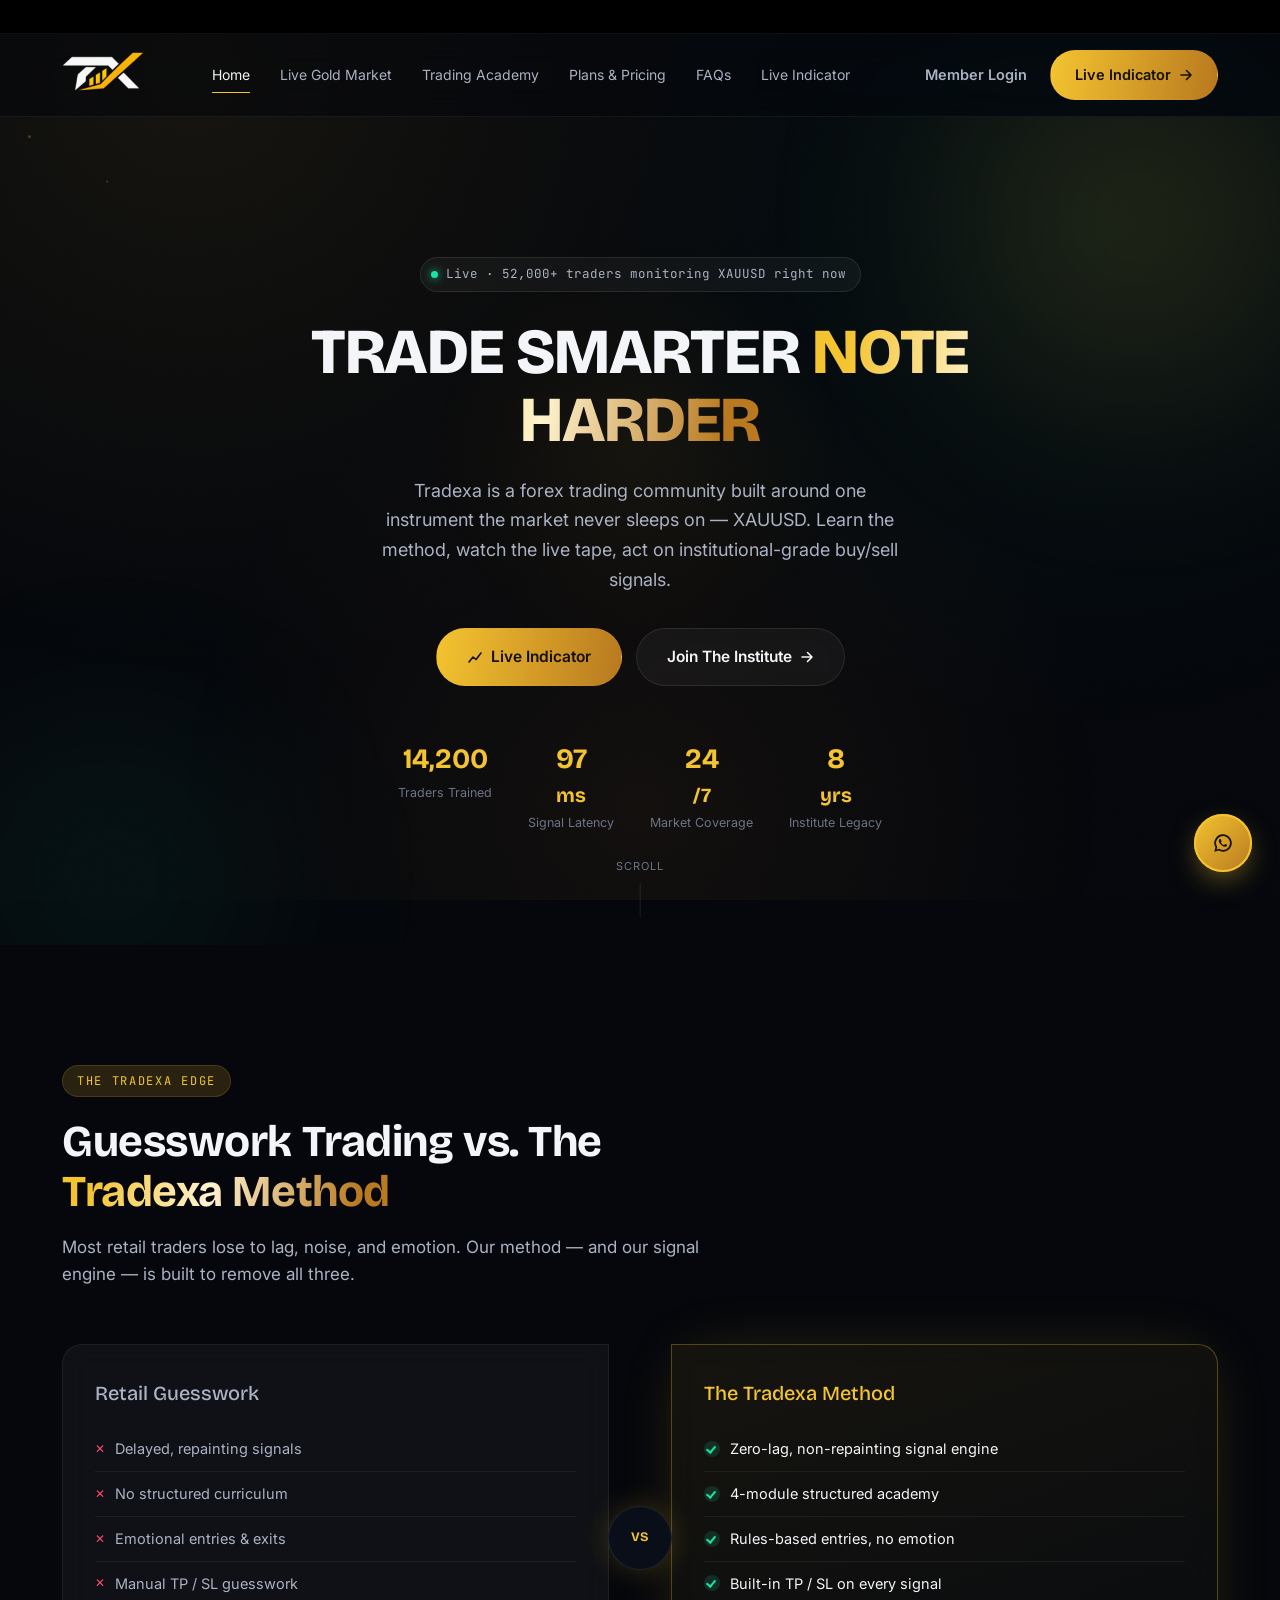
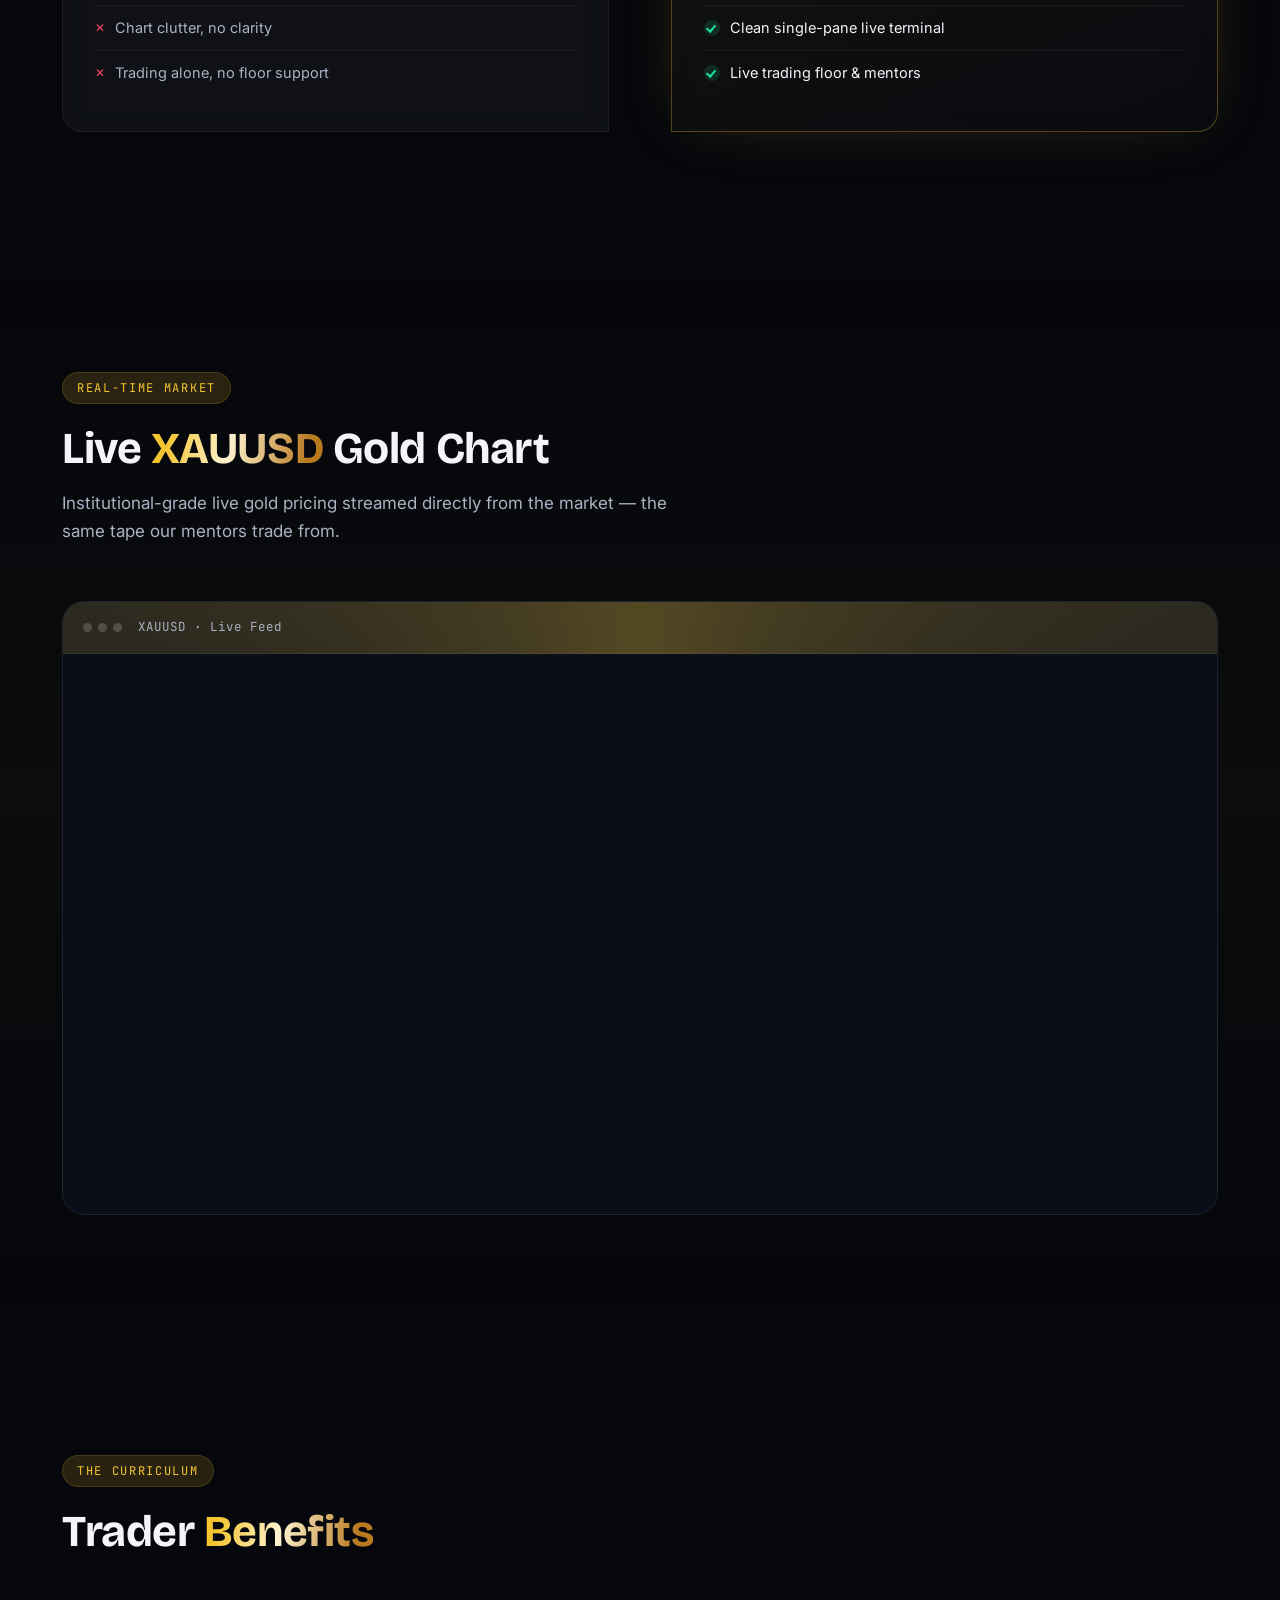
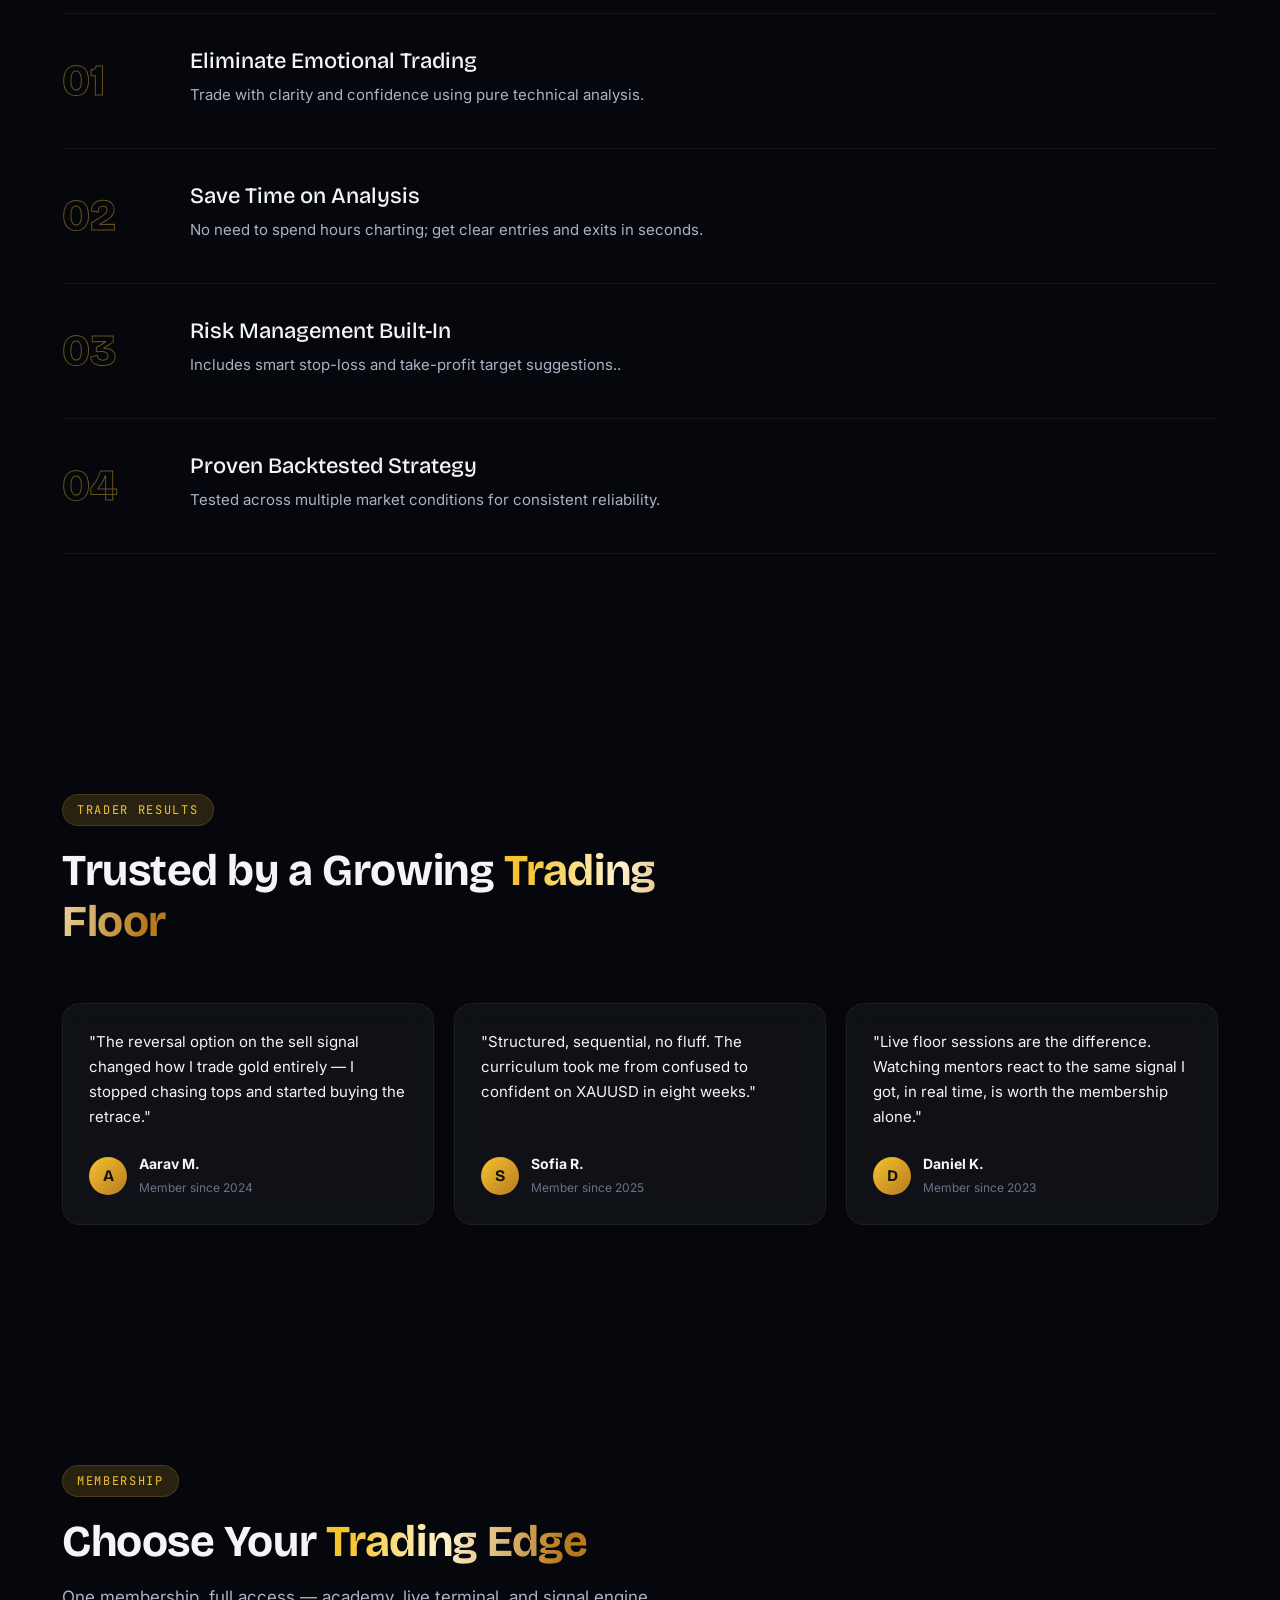
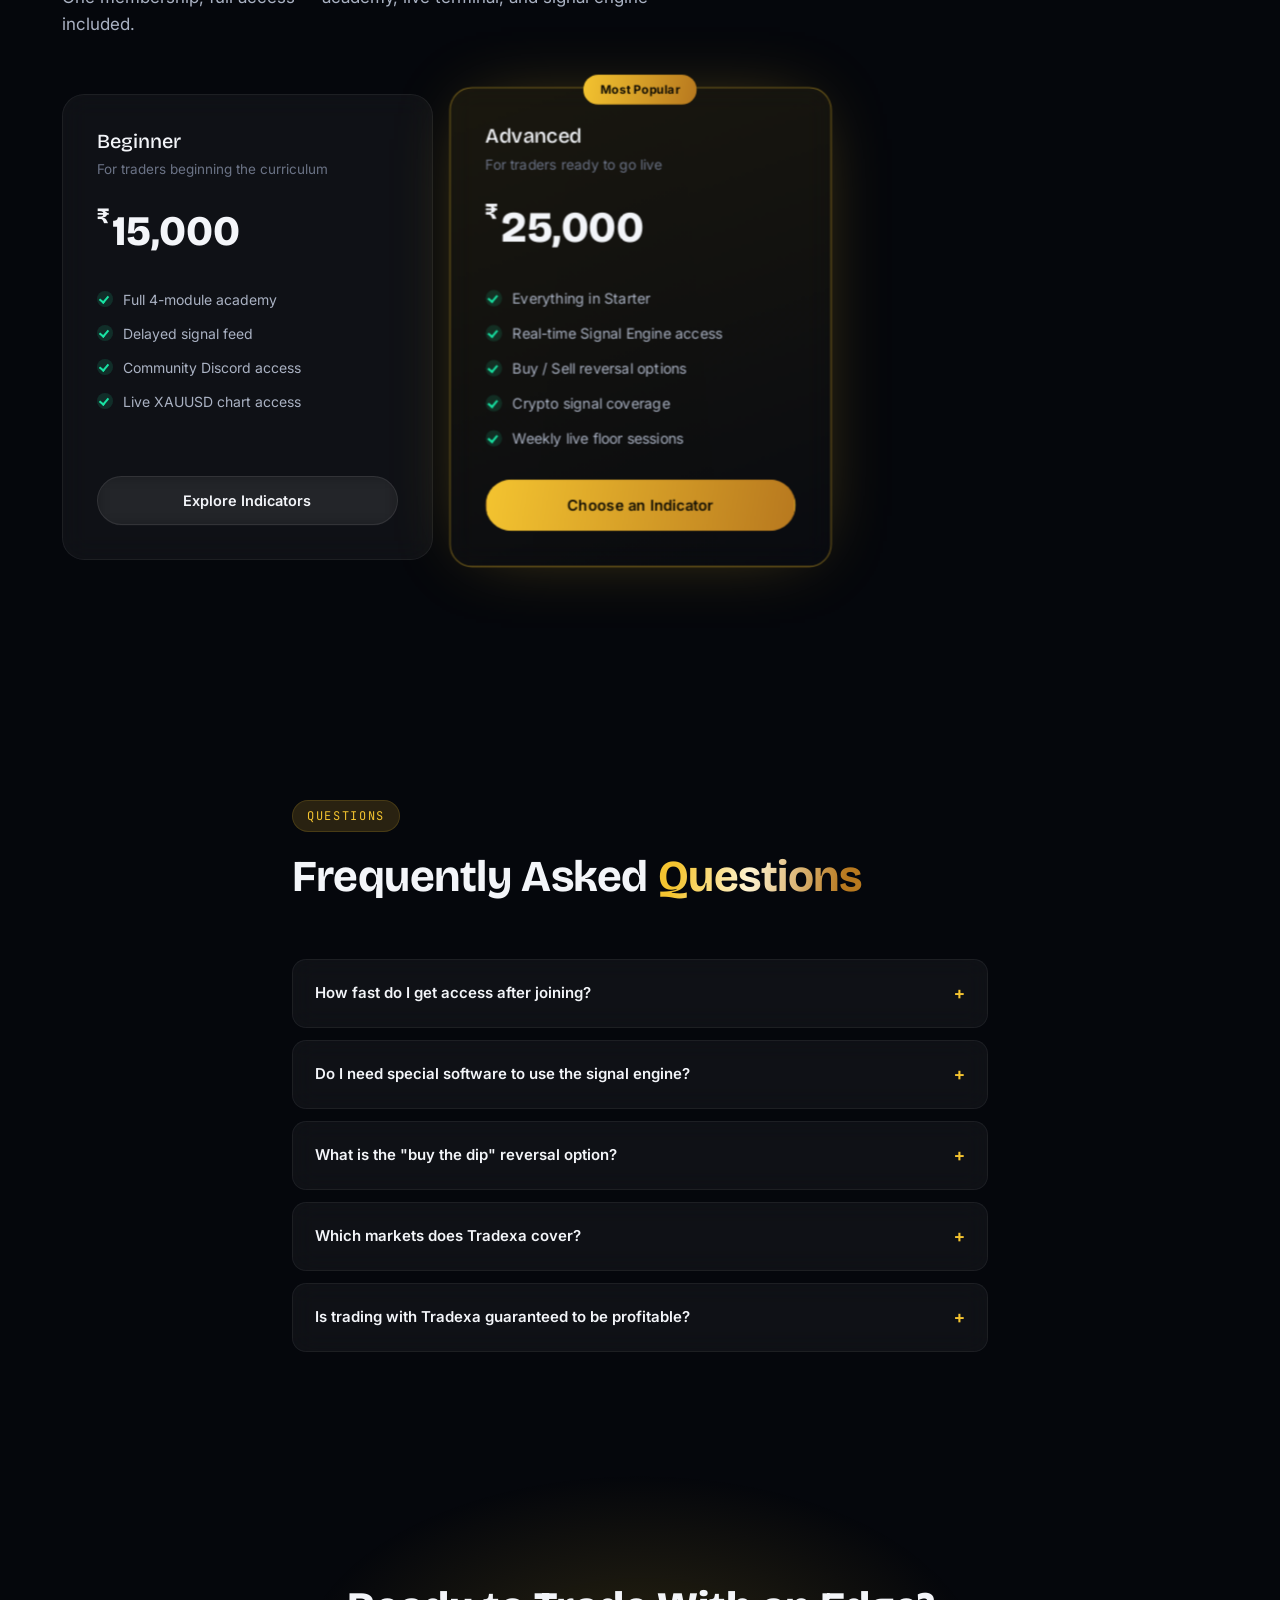
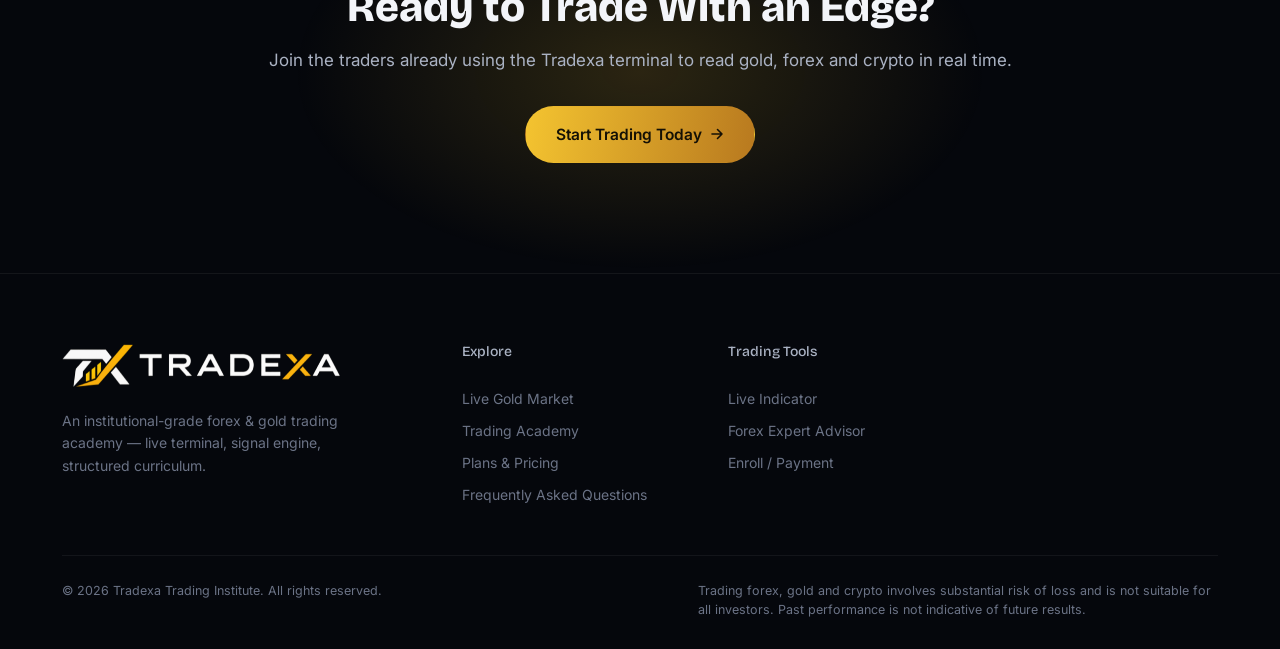
==== commit 395443aa: "Tradexa" ====
--- a/index.html
+++ b/index.html
@@ -4,16 +4,17 @@
 <meta charset="UTF-8">
 <meta name="viewport" content="width=device-width, initial-scale=1.0">
 <title>Tradexa | Institutional Forex &amp; Gold Trading Academy</title>
-<meta name="description" content="Tradexa is a forex and gold trading institute delivering live XAUUSD market intelligence, institutional-grade signal technology, and structured trading education.">
+<meta name="description" content="Tradexa is an institutional forex and gold (XAU/USD) trading academy offering live market intelligence, precision indicators, and structured mentorship.">
 <meta name="theme-color" content="#050811">
 <meta name="robots" content="max-image-preview:large">
+<link rel="canonical" href="https://www.tradexatrader.com/">
 <link rel="icon" type="image/png" sizes="48x48" href="https://www.tradexatrader.com/favicon-48.png">
 <link rel="icon" type="image/png" sizes="96x96" href="https://www.tradexatrader.com/favicon-96.png">
 <link rel="icon" type="image/png" sizes="192x192" href="https://www.tradexatrader.com/favicon-192.png">
 <link rel="apple-touch-icon" sizes="180x180" href="https://www.tradexatrader.com/apple-touch-icon.png">
 <meta property="og:type" content="website">
 <meta property="og:title" content="Tradexa | Institutional Forex &amp; Gold Trading Academy">
-<meta property="og:description" content="Tradexa is a forex and gold trading institute delivering live XAUUSD market intelligence, institutional-grade signal technology, and structured trading education.">
+<meta property="og:description" content="Tradexa is an institutional forex and gold (XAU/USD) trading academy offering live market intelligence, precision indicators, and structured mentorship.">
 <meta property="og:url" content="https://www.tradexatrader.com/">
 <meta property="og:image" content="https://www.tradexatrader.com/Backgrund.png">
 <meta property="og:image:alt" content="Gold XAUUSD trading chart for the Tradexa trading academy">
@@ -21,7 +22,7 @@
 <meta property="og:image:height" content="620">
 <meta name="twitter:card" content="summary_large_image">
 <meta name="twitter:title" content="Tradexa | Institutional Forex &amp; Gold Trading Academy">
-<meta name="twitter:description" content="Tradexa is a forex and gold trading institute delivering live XAUUSD market intelligence, institutional-grade signal technology, and structured trading education.">
+<meta name="twitter:description" content="Tradexa is an institutional forex and gold (XAU/USD) trading academy offering live market intelligence, precision indicators, and structured mentorship.">
 <meta name="twitter:image" content="https://www.tradexatrader.com/Backgrund.png">
 <meta name="twitter:image:alt" content="Gold XAUUSD trading chart for the Tradexa trading academy">
 <meta name="thumbnail" content="https://www.tradexatrader.com/Backgrund.png">
@@ -31,14 +32,83 @@
   "@graph": [
     {
       "@type": "Organization",
+      "@id": "https://www.tradexatrader.com/#organization",
       "name": "Tradexa",
       "url": "https://www.tradexatrader.com",
-      "logo": "https://www.tradexatrader.com/favicon-192.png"
+      "logo": "https://www.tradexatrader.com/favicon-192.png",
+      "sameAs": [
+        "https://wa.me/918943623260"
+      ]
     },
     {
       "@type": "WebSite",
+      "@id": "https://www.tradexatrader.com/#website",
       "name": "Tradexa",
-      "url": "https://www.tradexatrader.com"
+      "alternateName": "Tradexa Trader",
+      "url": "https://www.tradexatrader.com",
+      "publisher": {
+        "@id": "https://www.tradexatrader.com/#organization"
+      }
+    },
+    {
+      "@type": "ItemList",
+      "name": "Tradexa site navigation",
+      "itemListElement": [
+        {
+          "@type": "ListItem",
+          "position": 1,
+          "item": {
+            "@type": "SiteNavigationElement",
+            "name": "Trading Academy",
+            "url": "https://www.tradexatrader.com/#academy"
+          }
+        },
+        {
+          "@type": "ListItem",
+          "position": 2,
+          "item": {
+            "@type": "SiteNavigationElement",
+            "name": "Live Gold Market",
+            "url": "https://www.tradexatrader.com/#chart"
+          }
+        },
+        {
+          "@type": "ListItem",
+          "position": 3,
+          "item": {
+            "@type": "SiteNavigationElement",
+            "name": "Plans and Pricing",
+            "url": "https://www.tradexatrader.com/#pricing"
+          }
+        },
+        {
+          "@type": "ListItem",
+          "position": 4,
+          "item": {
+            "@type": "SiteNavigationElement",
+            "name": "Live Indicator",
+            "url": "https://www.tradexatrader.com/indicator.html"
+          }
+        },
+        {
+          "@type": "ListItem",
+          "position": 5,
+          "item": {
+            "@type": "SiteNavigationElement",
+            "name": "Enroll / Payment",
+            "url": "https://www.tradexatrader.com/payment.html"
+          }
+        },
+        {
+          "@type": "ListItem",
+          "position": 6,
+          "item": {
+            "@type": "SiteNavigationElement",
+            "name": "Forex Expert Advisor",
+            "url": "https://www.tradexatrader.com/ea.html"
+          }
+        }
+      ]
     }
   ]
 }
@@ -72,18 +142,19 @@
 
     <nav class="main-nav" id="mainNav">
       <a href="#home" class="nav-link active">Home</a>
-      <a href="#chart" class="nav-link">Live Gold</a>
+      <a href="#chart" class="nav-link">Live Gold Market</a>
      <!-- <a href="#signals" class="nav-link">Signals</a> -->
-      <a href="#academy" class="nav-link">Academy</a>
+      <a href="#academy" class="nav-link">Trading Academy</a>
      <!-- <a href="#crypto" class="nav-link">Crypto</a> -->
-      <a href="#pricing" class="nav-link">Pricing</a>
-      <a href="#faq" class="nav-link">FAQ</a>
+      <a href="#pricing" class="nav-link">Plans &amp; Pricing</a>
+      <a href="#faq" class="nav-link">FAQs</a>
+      <a href="indicator.html" class="nav-link">Live Indicator</a>
     </nav>
 
     <div class="header-actions">
       <a href="#pricing" class="btn btn-ghost">Member Login</a>
       <a href="indicator.html" class="btn btn-primary">
-        <span>Start Trading</span>
+        <span>Live Indicator</span>
         <svg width="14" height="14" viewBox="0 0 14 14" fill="none"><path d="M2 7H12M12 7L7.5 2.5M12 7L7.5 11.5" stroke="currentColor" stroke-width="1.6" stroke-linecap="round" stroke-linejoin="round"/></svg>
       </a>
     </div>
@@ -113,7 +184,7 @@
       <div class="hero-cta-row">
         <a href="indicator.html" class="btn btn-primary btn-lg">
           <svg width="16" height="16" viewBox="0 0 16 16" fill="none"><path d="M2 13L6 8L9 10.5L14 4" stroke="currentColor" stroke-width="1.6" stroke-linecap="round" stroke-linejoin="round"/></svg>
-          <span>Indicator</span>
+          <span>Live Indicator</span>
         </a>
         <a href="#pricing" class="btn btn-outline btn-lg">
           <span>Join The Institute</span>
@@ -423,7 +494,7 @@
           <li><i class="check"></i>Community Discord access</li>
           <li><i class="check"></i>Live XAUUSD chart access</li>
         </ul>
-        <a href="#" class="btn btn-outline btn-block">Get Started</a>
+        <a href="indicator.html" class="btn btn-outline btn-block">Explore Indicators</a>
       </div>
 
       <div class="pricing-card featured">
@@ -438,7 +509,7 @@
           <li><i class="check"></i>Crypto signal coverage</li>
           <li><i class="check"></i>Weekly live floor sessions</li>
         </ul>
-        <a href="#" class="btn btn-primary btn-block">Join Pro Trader</a>
+        <a href="indicator.html" class="btn btn-primary btn-block">Choose an Indicator</a>
       </div>
     </div>
   </div>
@@ -518,24 +589,16 @@
 
       <div class="footer-col">
         <h4>Explore</h4>
-        <a href="#chart">Live Gold Chart</a>
-        <a href="#signals">Signal Engine</a>
-        <a href="#academy">Academy</a>
-        <a href="#crypto">Crypto Coverage</a>
+        <a href="#chart">Live Gold Market</a>
+        <a href="#academy">Trading Academy</a>
+        <a href="#pricing">Plans &amp; Pricing</a>
+        <a href="#faq">Frequently Asked Questions</a>
       </div>
       <div class="footer-col">
-        <h4>Company</h4>
-        <a href="#">About Us</a>
-        <a href="#">Mentors</a>
-        <a href="#">Careers</a>
-        <a href="#">Contact</a>
-      </div>
-      <div class="footer-col">
-        <h4>Legal</h4>
-        <a href="#">Privacy Policy</a>
-        <a href="#">Terms of Service</a>
-        <a href="#">Refund Policy</a>
-        <a href="#">Risk Disclosure</a>
+        <h4>Trading Tools</h4>
+        <a href="indicator.html">Live Indicator</a>
+        <a href="ea.html">Forex Expert Advisor</a>
+        <a href="payment.html">Enroll / Payment</a>
       </div>
     </div>
 
